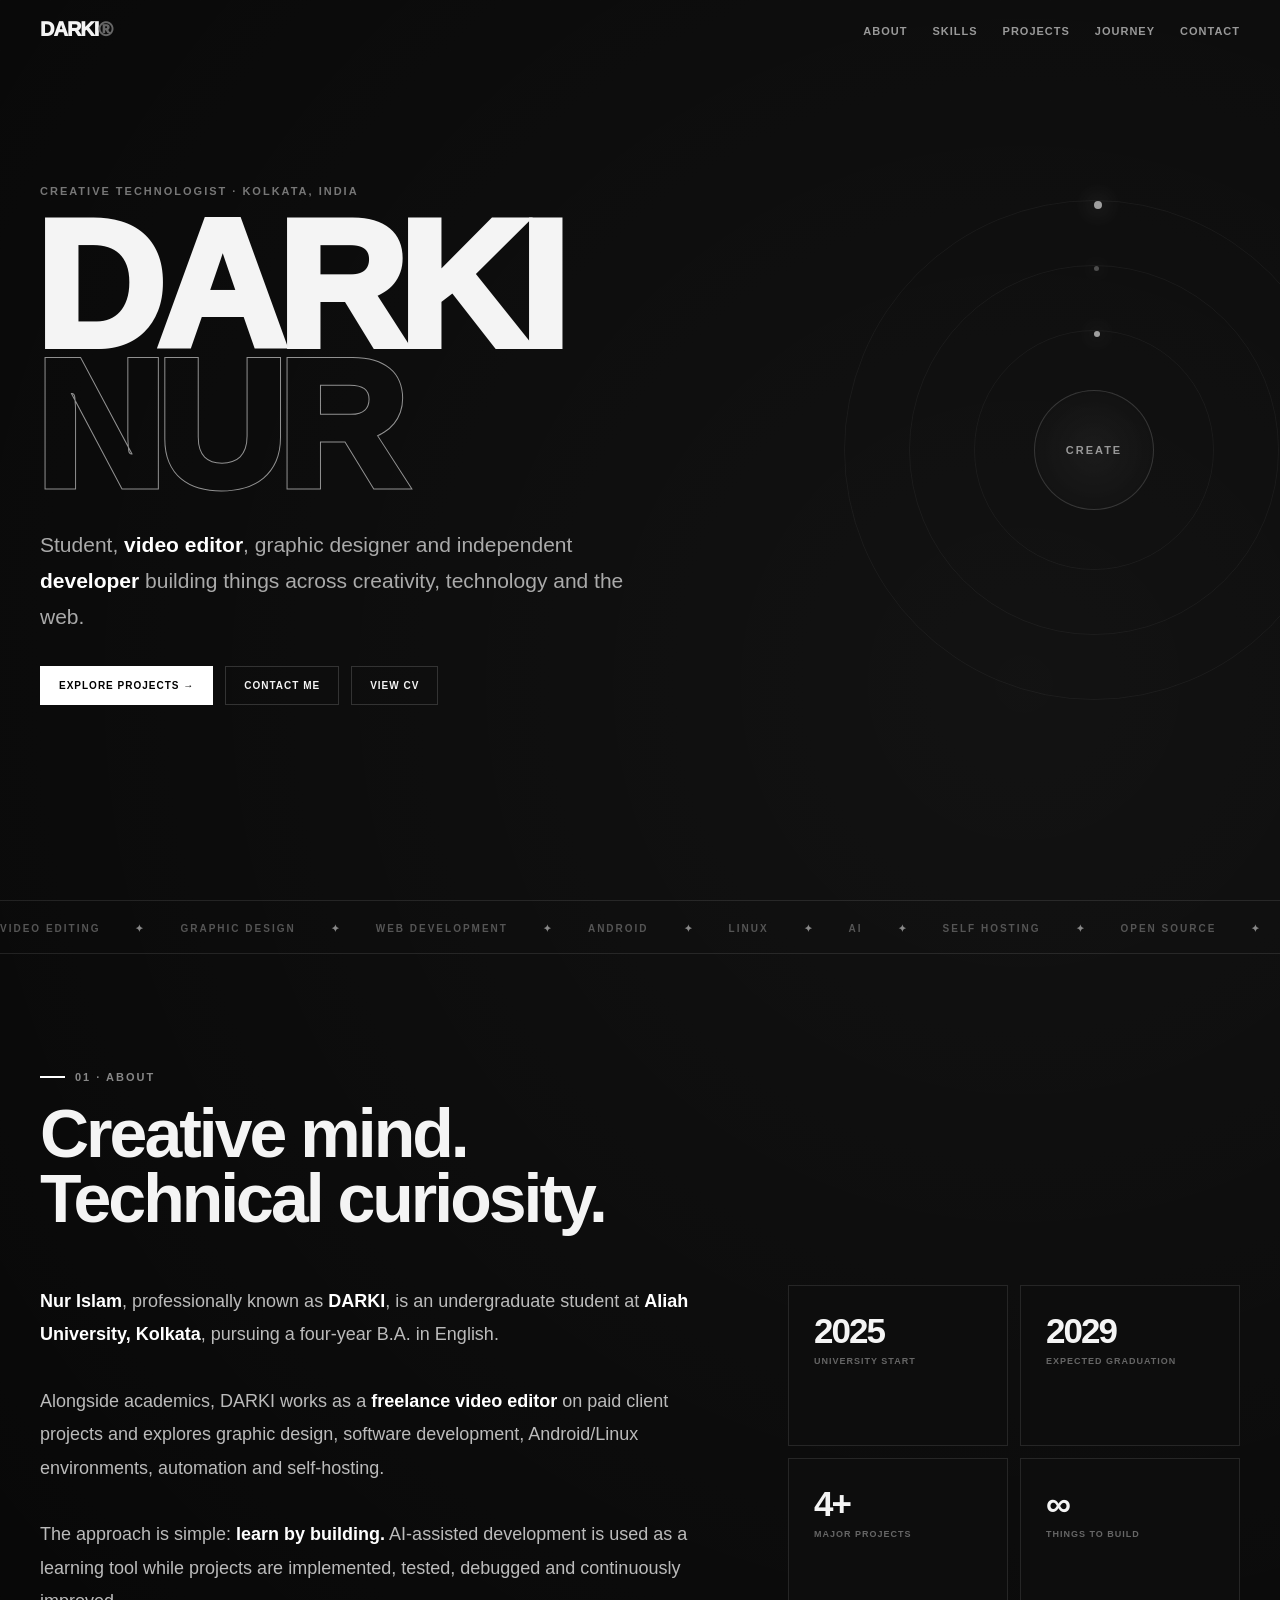
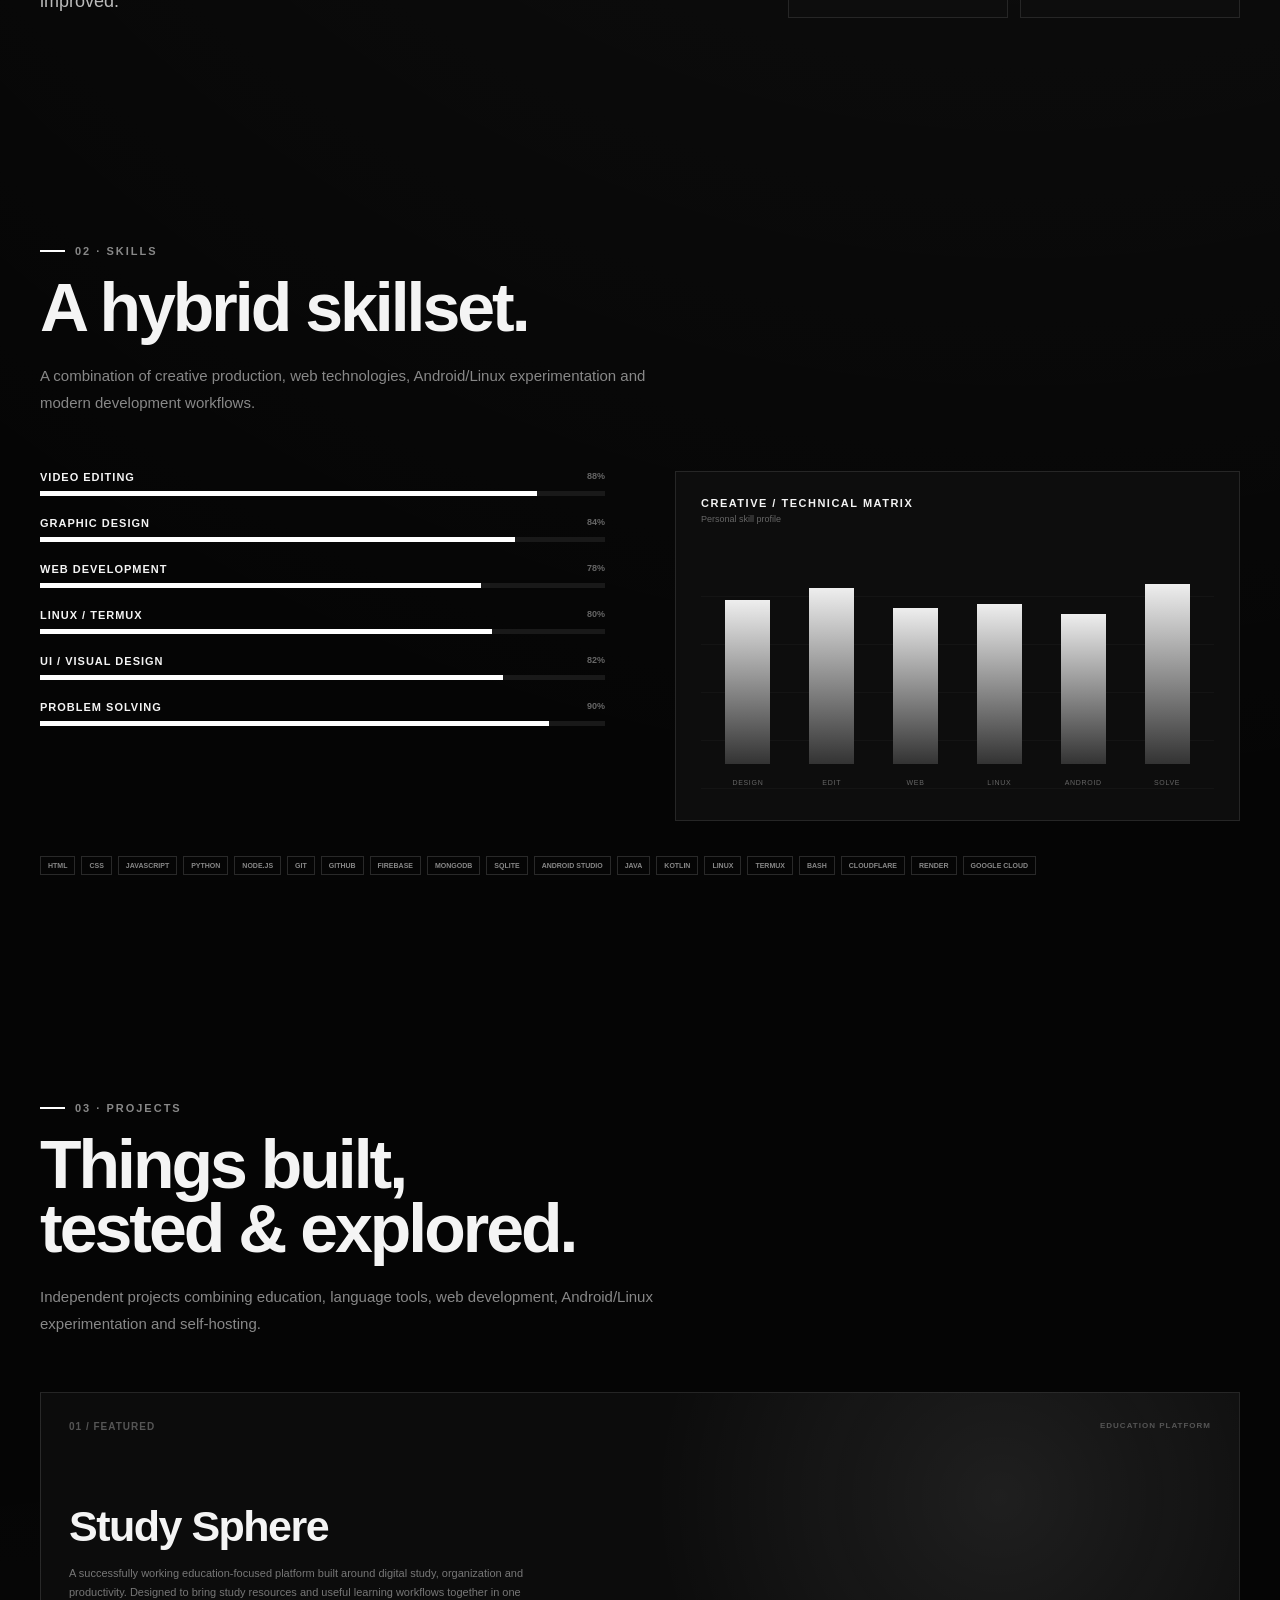
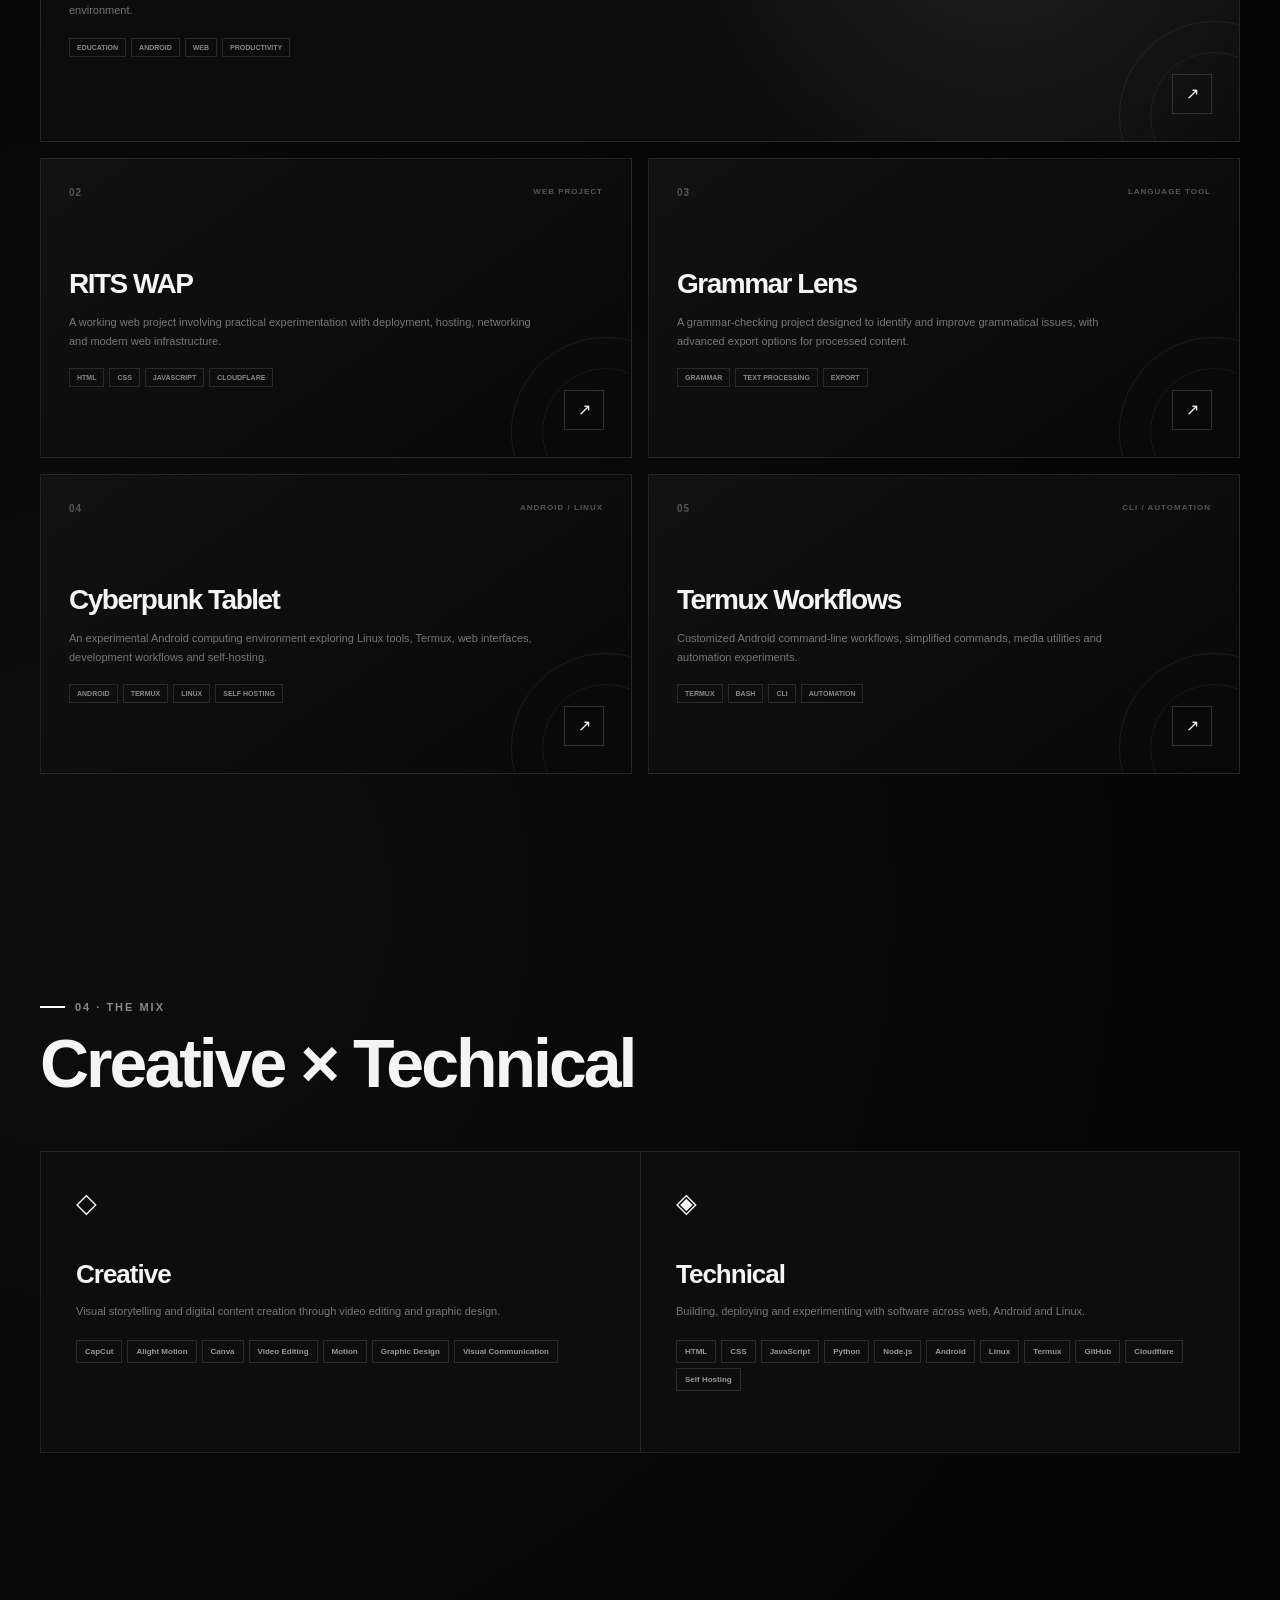
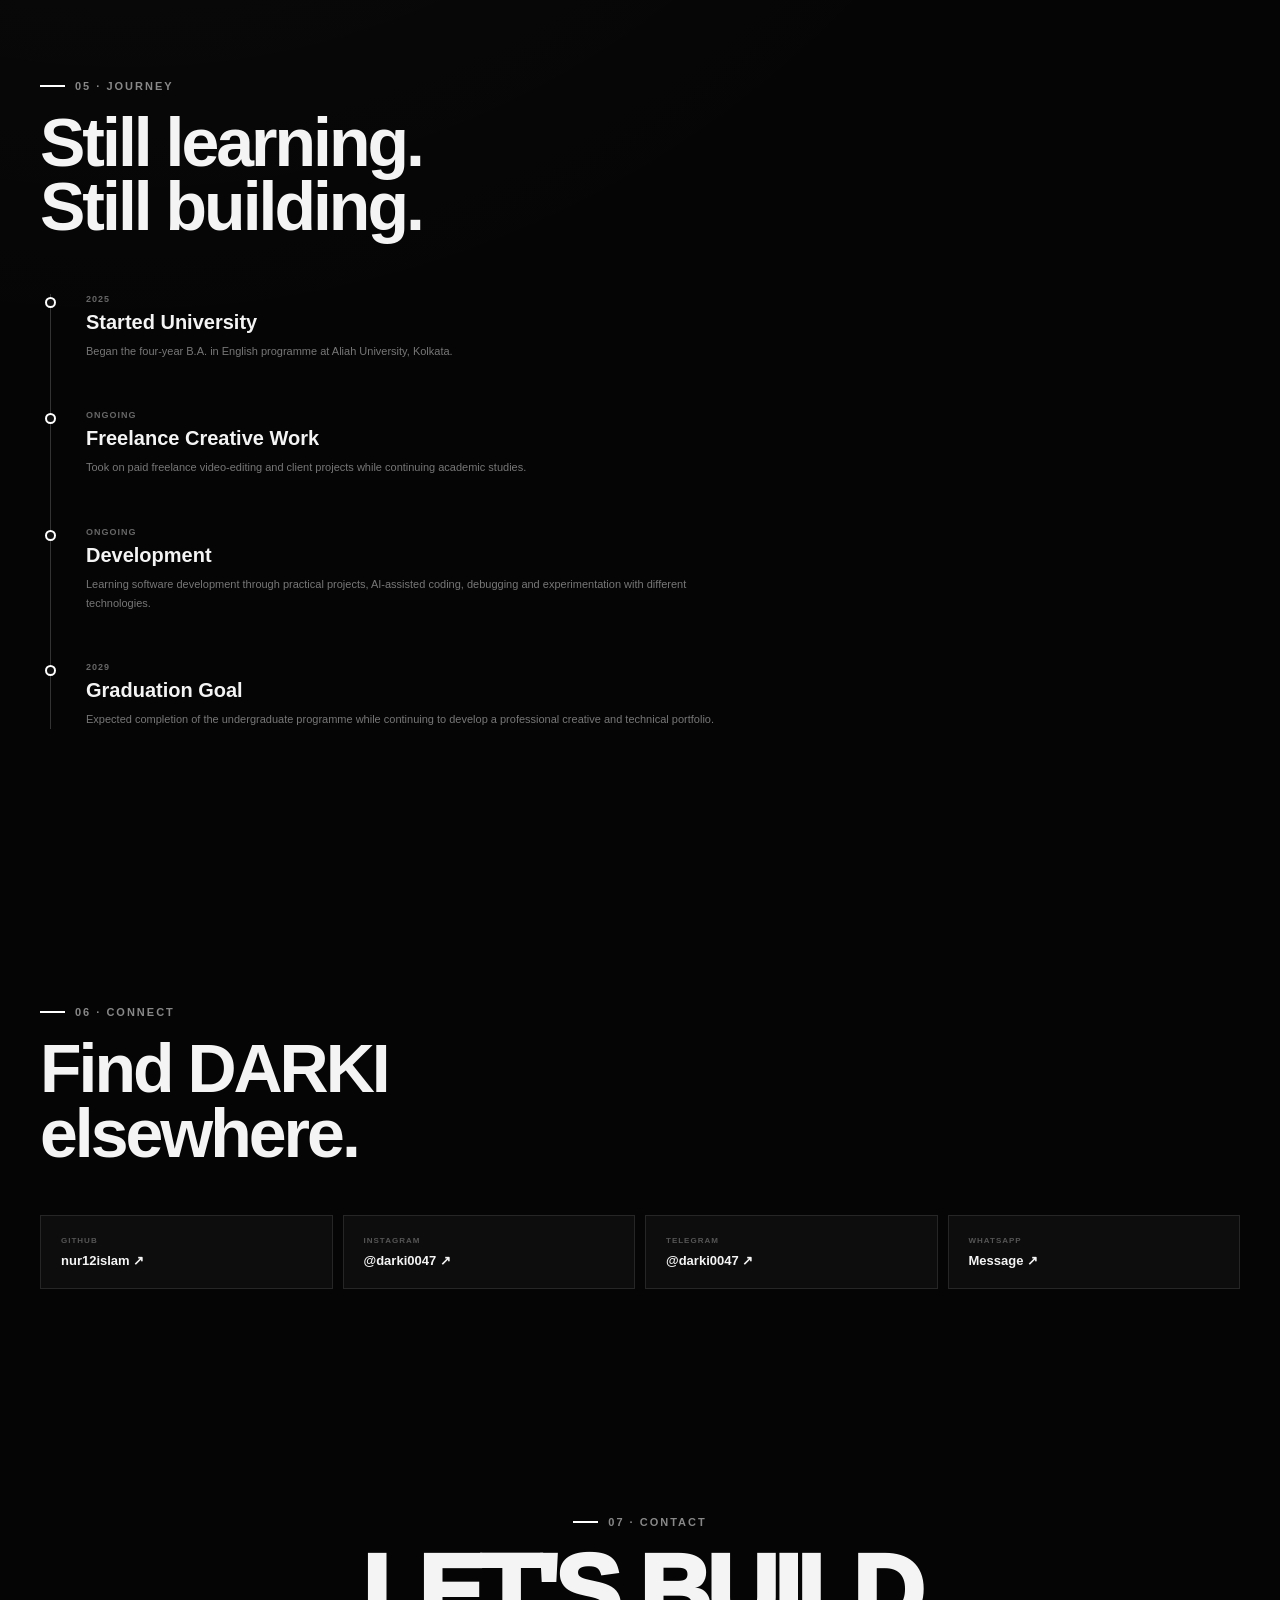
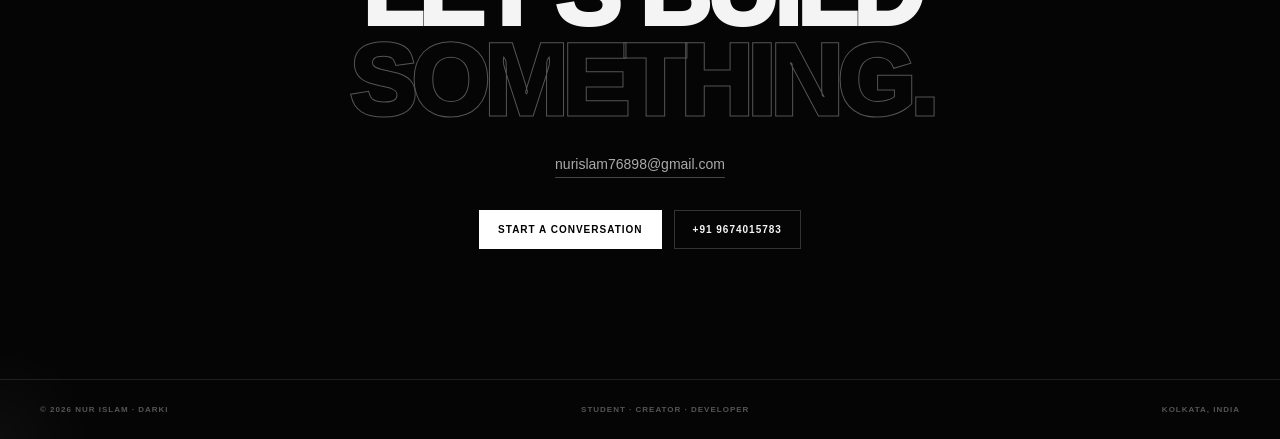
==== index.html @ 4e2dbe5b "revert: restore original portfolio before project sync" ====
<!DOCTYPE html>
<html lang="en">
<head>
<meta charset="UTF-8">
<meta name="viewport" content="width=device-width, initial-scale=1.0">
<meta name="description" content="DARKI — Nur Islam. Student, video editor, graphic designer and independent developer.">
<title>DARKI — Creative Technologist</title>
<style>
:root{--bg:#050505;--panel:#0d0d0d;--text:#f4f4f4;--line:rgba(255,255,255,.10);--max:1200px}*{margin:0;padding:0;box-sizing:border-box}html{scroll-behavior:smooth}body{background:radial-gradient(circle at 80% 10%,rgba(255,255,255,.055),transparent 28%),radial-gradient(circle at 10% 60%,rgba(255,255,255,.035),transparent 25%),var(--bg);color:var(--text);font-family:Inter,"Segoe UI",Arial,sans-serif;overflow-x:hidden}::-webkit-scrollbar{width:7px}::-webkit-scrollbar-track{background:#050505}::-webkit-scrollbar-thumb{background:#333;border-radius:10px}::-webkit-scrollbar-thumb:hover{background:#555}::selection{background:white;color:black}a{color:inherit;text-decoration:none}.container{width:min(calc(100% - 40px),var(--max));margin:auto}section{padding:110px 0;position:relative}.section-label{display:inline-flex;align-items:center;gap:10px;color:#888;font-size:11px;font-weight:800;letter-spacing:2px;text-transform:uppercase;margin-bottom:18px}.section-label::before{content:"";width:25px;height:2px;background:white}.section-title{font-size:clamp(35px,6vw,68px);line-height:.95;letter-spacing:-3px;font-weight:900;max-width:850px}.section-description{max-width:650px;margin-top:22px;color:#888;font-size:15px;line-height:1.8}.background-grid{position:fixed;inset:0;pointer-events:none;z-index:-1;opacity:.22;background-image:linear-gradient(rgba(255,255,255,.025) 1px,transparent 1px),linear-gradient(90deg,rgba(255,255,255,.025) 1px,transparent 1px);background-size:50px 50px;mask-image:linear-gradient(to bottom,black,transparent 90%)}.nav{position:fixed;top:0;left:0;width:100%;z-index:100;padding:18px 0;transition:background .3s,backdrop-filter .3s}.nav.scrolled{background:rgba(5,5,5,.75);backdrop-filter:blur(18px);border-bottom:1px solid var(--line)}.nav-inner{display:flex;justify-content:space-between;align-items:center}.logo{font-size:20px;font-weight:950;letter-spacing:-1px}.logo span{color:#666}.nav-links{display:flex;gap:25px;list-style:none}.nav-links a{font-size:11px;color:#999;font-weight:700;text-transform:uppercase;letter-spacing:1px;transition:color .25s}.nav-links a:hover{color:white}.menu-button{display:none;border:1px solid #333;background:transparent;color:white;padding:9px 11px;cursor:pointer}.hero{min-height:100vh;display:flex;align-items:center;padding-top:100px;overflow:hidden}.hero-content{position:relative;z-index:2}.hero-small{color:#777;font-size:11px;font-weight:800;letter-spacing:2px;text-transform:uppercase;margin-bottom:20px}.hero-name{font-size:clamp(75px,15vw,180px);line-height:.78;letter-spacing:-9px;font-weight:950;margin-left:-7px}.hero-name .outline{color:transparent;-webkit-text-stroke:1px rgba(255,255,255,.55)}.hero-role{margin-top:30px;font-size:clamp(15px,2vw,21px);color:#aaa;max-width:600px;line-height:1.7}.hero-role strong{color:white}.hero-buttons{display:flex;gap:12px;flex-wrap:wrap;margin-top:32px}.button{display:inline-flex;align-items:center;justify-content:center;gap:9px;padding:13px 18px;border:1px solid #333;font-size:10px;font-weight:850;text-transform:uppercase;letter-spacing:1px;transition:transform .25s,background .25s,color .25s,border .25s}.button:hover{transform:translateY(-3px);border-color:white}.button.primary{background:white;color:black;border-color:white}.button.primary:hover{background:#ddd}.hero-visual{position:absolute;right:-5%;top:50%;transform:translateY(-50%);width:500px;height:500px;opacity:.6}.orbit{position:absolute;inset:0;border:1px solid rgba(255,255,255,.08);border-radius:50%;animation:spin 30s linear infinite}.orbit.two{inset:65px;animation-duration:20s;animation-direction:reverse}.orbit.three{inset:130px;animation-duration:14s}.orbit-dot{position:absolute;width:8px;height:8px;background:white;border-radius:50%;top:0;left:50%;box-shadow:0 0 25px white}.orbit.two .orbit-dot{width:5px;height:5px;background:#777}.orbit.three .orbit-dot{width:6px;height:6px}.hero-core{position:absolute;inset:190px;border:1px solid rgba(255,255,255,.25);border-radius:50%;display:flex;align-items:center;justify-content:center;font-size:11px;font-weight:900;letter-spacing:2px;background:radial-gradient(circle,rgba(255,255,255,.08),transparent);animation:pulse 4s ease-in-out infinite}@keyframes spin{from{transform:rotate(0)}to{transform:rotate(360deg)}}@keyframes pulse{0%,100%{transform:scale(1)}50%{transform:scale(1.08)}}.marquee{border-top:1px solid var(--line);border-bottom:1px solid var(--line);overflow:hidden;padding:17px 0;white-space:nowrap}.marquee-track{display:inline-flex;gap:35px;animation:marquee 25s linear infinite}.marquee-item{font-size:10px;font-weight:900;letter-spacing:2px;text-transform:uppercase;color:#555}.marquee-item::after{content:"✦";margin-left:35px;color:#888}@keyframes marquee{from{transform:translateX(0)}to{transform:translateX(-50%)}}.about-grid{display:grid;grid-template-columns:1.2fr .8fr;gap:70px;margin-top:55px}.about-text{font-size:18px;line-height:1.85;color:#bbb}.about-text strong{color:white}.about-stats{display:grid;grid-template-columns:1fr 1fr;gap:12px}.stat{padding:25px;background:var(--panel);border:1px solid var(--line);transition:transform .3s,border .3s}.stat:hover{transform:translateY(-5px);border-color:#444}.stat-number{font-size:35px;font-weight:900;letter-spacing:-2px}.stat-label{margin-top:5px;color:#666;font-size:9px;font-weight:800;text-transform:uppercase;letter-spacing:1px}.skills-layout{display:grid;grid-template-columns:1fr 1fr;gap:70px;margin-top:55px}.skills-list{display:flex;flex-direction:column;gap:21px}.skill-head{display:flex;justify-content:space-between;margin-bottom:8px}.skill-name{font-size:11px;font-weight:800;text-transform:uppercase;letter-spacing:1px}.skill-percent{color:#666;font-size:9px;font-weight:800}.skill-track{height:5px;background:#191919;overflow:hidden}.skill-progress{height:100%;width:0;background:white;transition:width 1.4s cubic-bezier(.2,.8,.2,1)}.graph-card{min-height:350px;padding:25px;border:1px solid var(--line);background:var(--panel);position:relative}.graph-title{font-size:11px;font-weight:900;text-transform:uppercase;letter-spacing:1.5px}.graph-subtitle{color:#666;font-size:9px;margin-top:5px}.graph{height:240px;margin-top:25px;position:relative;display:flex;align-items:flex-end;justify-content:space-around;gap:10px;padding:15px 10px 25px}.graph::before{content:"";position:absolute;inset:0;background:repeating-linear-gradient(to bottom,transparent 0,transparent 47px,rgba(255,255,255,.06) 48px)}.graph-column{position:relative;z-index:2;flex:1;max-width:45px;height:100%;display:flex;align-items:flex-end;justify-content:center}.graph-bar{width:100%;height:var(--height);background:linear-gradient(to top,#333,#eee);transform-origin:bottom;transform:scaleY(0);transition:transform 1.2s cubic-bezier(.2,.8,.2,1)}.graph-column.active .graph-bar{transform:scaleY(1)}.graph-label{position:absolute;bottom:-22px;font-size:7px;color:#666;text-transform:uppercase;letter-spacing:.7px}.tags{margin-top:35px;display:flex;flex-wrap:wrap;gap:6px}.project-tag{padding:5px 7px;border:1px solid #292929;color:#888;font-size:7px;font-weight:800;text-transform:uppercase}.projects-grid{margin-top:55px;display:grid;grid-template-columns:repeat(2,1fr);gap:16px}.project{position:relative;min-height:300px;padding:28px;border:1px solid var(--line);background:linear-gradient(145deg,#111,#080808);overflow:hidden;transition:transform .35s,border .35s}.project:hover{transform:translateY(-7px);border-color:#444}.project-number{font-size:10px;color:#555;font-weight:900;letter-spacing:1px}.project-type{position:absolute;top:28px;right:28px;color:#555;font-size:8px;font-weight:800;text-transform:uppercase;letter-spacing:1px}.project-name{margin-top:70px;font-size:28px;font-weight:900;letter-spacing:-1.5px}.project-description{margin-top:13px;color:#777;font-size:11px;line-height:1.7;max-width:470px}.project-tags{display:flex;flex-wrap:wrap;gap:5px;margin-top:18px}.project-link{position:absolute;bottom:27px;right:27px;width:40px;height:40px;border:1px solid #333;display:flex;align-items:center;justify-content:center;font-size:16px;transition:background .25s,color .25s}.project-link:hover{background:white;color:black}.project-decoration{position:absolute;right:-70px;bottom:-70px;width:190px;height:190px;border:1px solid rgba(255,255,255,.07);border-radius:50%}.project-decoration::before{content:"";position:absolute;inset:30px;border:1px solid rgba(255,255,255,.06);border-radius:50%}.project.featured{grid-column:span 2;min-height:350px;background:radial-gradient(circle at 80% 30%,rgba(255,255,255,.08),transparent 35%),#0c0c0c}.project.featured .project-name{font-size:43px}.timeline{margin-top:55px;position:relative;border-left:1px solid #333;margin-left:10px;padding-left:35px}.timeline-item{position:relative;margin-bottom:50px;opacity:0;transform:translateX(-15px);transition:opacity .7s,transform .7s}.timeline-item.visible{opacity:1;transform:translateX(0)}.timeline-dot{position:absolute;left:-41px;top:3px;width:11px;height:11px;background:#111;border:2px solid white;border-radius:50%}.timeline-year{font-size:9px;color:#666;font-weight:900;letter-spacing:1px}.timeline-title{margin-top:7px;font-size:20px;font-weight:900}.timeline-text{margin-top:8px;max-width:650px;color:#777;font-size:11px;line-height:1.7}.split{display:grid;grid-template-columns:1fr 1fr;margin-top:55px;border:1px solid var(--line)}.split-card{min-height:300px;padding:35px;background:var(--panel)}.split-card+.split-card{border-left:1px solid var(--line)}.split-icon{font-size:27px;margin-bottom:40px}.split-title{font-size:26px;font-weight:900;letter-spacing:-1px}.split-text{margin-top:12px;color:#777;font-size:11px;line-height:1.7}.split-list{list-style:none;margin-top:20px}.split-list li{display:inline-block;margin:0 5px 5px 0;padding:6px 8px;border:1px solid #2b2b2b;color:#999;font-size:8px;font-weight:700}.social-grid{margin-top:50px;display:grid;grid-template-columns:repeat(4,1fr);gap:10px}.social-card{padding:20px;border:1px solid var(--line);background:var(--panel);transition:transform .3s,background .3s}.social-card:hover{transform:translateY(-5px);background:#151515}.social-platform{color:#555;font-size:8px;font-weight:900;letter-spacing:1px;text-transform:uppercase}.social-handle{margin-top:8px;font-size:13px;font-weight:800}.contact-section{text-align:center;padding-bottom:130px}.contact-title{font-size:clamp(45px,8vw,100px);line-height:.9;font-weight:950;letter-spacing:-5px}.contact-title span{color:transparent;-webkit-text-stroke:1px #555}.contact-email{display:inline-block;margin-top:30px;font-size:14px;color:#aaa;border-bottom:1px solid #444;padding-bottom:5px}.contact-email:hover{color:white;border-color:white}footer{border-top:1px solid var(--line);padding:25px 0;color:#555;font-size:8px;font-weight:800;letter-spacing:1px;text-transform:uppercase}.footer-inner{display:flex;justify-content:space-between;gap:20px}.reveal{opacity:0;transform:translateY(30px);transition:opacity .8s ease,transform .8s ease}.reveal.visible{opacity:1;transform:translateY(0)}
@media(max-width:900px){.hero-visual{opacity:.25;right:-25%}.about-grid,.skills-layout{grid-template-columns:1fr;gap:40px}.projects-grid{grid-template-columns:1fr}.project.featured{grid-column:span 1}.social-grid{grid-template-columns:repeat(2,1fr)}}@media(max-width:650px){section{padding:75px 0}.container{width:calc(100% - 28px)}.nav-links{display:none;position:absolute;top:65px;left:14px;right:14px;padding:20px;flex-direction:column;background:#0b0b0b;border:1px solid #222}.nav-links.open{display:flex}.menu-button{display:block}.hero{min-height:90vh}.hero-name{font-size:21vw;letter-spacing:-4px}.hero-visual{width:300px;height:300px;right:-30%;top:60%}.hero-core{inset:115px}.orbit.two{inset:40px}.orbit.three{inset:80px}.about-stats{grid-template-columns:1fr 1fr}.project{min-height:320px}.project.featured .project-name{font-size:32px}.split{grid-template-columns:1fr}.split-card+.split-card{border-left:0;border-top:1px solid var(--line)}.social-grid{grid-template-columns:1fr 1fr}.contact-title{letter-spacing:-3px}.footer-inner{flex-direction:column}}@media(prefers-reduced-motion:reduce){*,*::before,*::after{scroll-behavior:auto!important;animation-duration:.01ms!important;animation-iteration-count:1!important;transition-duration:.01ms!important}}
</style>
</head>
<body><div class="background-grid"></div>
<nav class="nav" id="navbar"><div class="container nav-inner"><a href="#home" class="logo">DARKI<span>®</span></a><button class="menu-button" id="menuButton" type="button" aria-label="Open navigation">☰</button><ul class="nav-links" id="navLinks"><li><a href="#about">About</a></li><li><a href="#skills">Skills</a></li><li><a href="#projects">Projects</a></li><li><a href="#journey">Journey</a></li><li><a href="#contact">Contact</a></li></ul></div></nav>
<main>
<section class="hero" id="home"><div class="container"><div class="hero-content reveal"><div class="hero-small">Creative Technologist · Kolkata, India</div><h1 class="hero-name">DARKI<br><span class="outline">NUR</span></h1><p class="hero-role">Student, <strong>video editor</strong>, graphic designer and independent <strong>developer</strong> building things across creativity, technology and the web.</p><div class="hero-buttons"><a class="button primary" href="#projects">Explore Projects →</a><a class="button" href="mailto:nurislam76898@gmail.com">Contact Me</a><a class="button" href="darki-cv.pdf" target="_blank">View CV</a></div></div><div class="hero-visual"><div class="orbit"><span class="orbit-dot"></span></div><div class="orbit two"><span class="orbit-dot"></span></div><div class="orbit three"><span class="orbit-dot"></span></div><div class="hero-core">CREATE</div></div></div></section>
<div class="marquee"><div class="marquee-track"><span class="marquee-item">VIDEO EDITING</span><span class="marquee-item">GRAPHIC DESIGN</span><span class="marquee-item">WEB DEVELOPMENT</span><span class="marquee-item">ANDROID</span><span class="marquee-item">LINUX</span><span class="marquee-item">AI</span><span class="marquee-item">SELF HOSTING</span><span class="marquee-item">OPEN SOURCE</span><span class="marquee-item">VIDEO EDITING</span><span class="marquee-item">GRAPHIC DESIGN</span><span class="marquee-item">WEB DEVELOPMENT</span><span class="marquee-item">ANDROID</span><span class="marquee-item">LINUX</span><span class="marquee-item">AI</span><span class="marquee-item">SELF HOSTING</span><span class="marquee-item">OPEN SOURCE</span></div></div>
<section id="about"><div class="container"><div class="section-label reveal">01 · About</div><h2 class="section-title reveal">Creative mind.<br>Technical curiosity.</h2><div class="about-grid"><div class="about-text reveal"><p><strong>Nur Islam</strong>, professionally known as <strong>DARKI</strong>, is an undergraduate student at <strong>Aliah University, Kolkata</strong>, pursuing a four-year B.A. in English.</p><br><p>Alongside academics, DARKI works as a <strong>freelance video editor</strong> on paid client projects and explores graphic design, software development, Android/Linux environments, automation and self-hosting.</p><br><p>The approach is simple: <strong>learn by building.</strong> AI-assisted development is used as a learning tool while projects are implemented, tested, debugged and continuously improved.</p></div><div class="about-stats reveal"><div class="stat"><div class="stat-number">2025</div><div class="stat-label">University Start</div></div><div class="stat"><div class="stat-number">2029</div><div class="stat-label">Expected Graduation</div></div><div class="stat"><div class="stat-number">4+</div><div class="stat-label">Major Projects</div></div><div class="stat"><div class="stat-number">∞</div><div class="stat-label">Things To Build</div></div></div></div></div></section>
<section id="skills"><div class="container"><div class="section-label reveal">02 · Skills</div><h2 class="section-title reveal">A hybrid skillset.</h2><p class="section-description reveal">A combination of creative production, web technologies, Android/Linux experimentation and modern development workflows.</p><div class="skills-layout"><div class="skills-list reveal"><div class="skill-row"><div class="skill-head"><span class="skill-name">Video Editing</span><span class="skill-percent">88%</span></div><div class="skill-track"><div class="skill-progress" data-width="88"></div></div></div><div class="skill-row"><div class="skill-head"><span class="skill-name">Graphic Design</span><span class="skill-percent">84%</span></div><div class="skill-track"><div class="skill-progress" data-width="84"></div></div></div><div class="skill-row"><div class="skill-head"><span class="skill-name">Web Development</span><span class="skill-percent">78%</span></div><div class="skill-track"><div class="skill-progress" data-width="78"></div></div></div><div class="skill-row"><div class="skill-head"><span class="skill-name">Linux / Termux</span><span class="skill-percent">80%</span></div><div class="skill-track"><div class="skill-progress" data-width="80"></div></div></div><div class="skill-row"><div class="skill-head"><span class="skill-name">UI / Visual Design</span><span class="skill-percent">82%</span></div><div class="skill-track"><div class="skill-progress" data-width="82"></div></div></div><div class="skill-row"><div class="skill-head"><span class="skill-name">Problem Solving</span><span class="skill-percent">90%</span></div><div class="skill-track"><div class="skill-progress" data-width="90"></div></div></div></div><div class="graph-card reveal"><div class="graph-title">Creative / Technical Matrix</div><div class="graph-subtitle">Personal skill profile</div><div class="graph"><div class="graph-column" style="--height:82%"><div class="graph-bar"></div><div class="graph-label">Design</div></div><div class="graph-column" style="--height:88%"><div class="graph-bar"></div><div class="graph-label">Edit</div></div><div class="graph-column" style="--height:78%"><div class="graph-bar"></div><div class="graph-label">Web</div></div><div class="graph-column" style="--height:80%"><div class="graph-bar"></div><div class="graph-label">Linux</div></div><div class="graph-column" style="--height:75%"><div class="graph-bar"></div><div class="graph-label">Android</div></div><div class="graph-column" style="--height:90%"><div class="graph-bar"></div><div class="graph-label">Solve</div></div></div></div></div><div class="tags reveal"><span class="project-tag">HTML</span><span class="project-tag">CSS</span><span class="project-tag">JavaScript</span><span class="project-tag">Python</span><span class="project-tag">Node.js</span><span class="project-tag">Git</span><span class="project-tag">GitHub</span><span class="project-tag">Firebase</span><span class="project-tag">MongoDB</span><span class="project-tag">SQLite</span><span class="project-tag">Android Studio</span><span class="project-tag">Java</span><span class="project-tag">Kotlin</span><span class="project-tag">Linux</span><span class="project-tag">Termux</span><span class="project-tag">Bash</span><span class="project-tag">Cloudflare</span><span class="project-tag">Render</span><span class="project-tag">Google Cloud</span></div></div></section>
<section id="projects"><div class="container"><div class="section-label reveal">03 · Projects</div><h2 class="section-title reveal">Things built,<br>tested &amp; explored.</h2><p class="section-description reveal">Independent projects combining education, language tools, web development, Android/Linux experimentation and self-hosting.</p><div class="projects-grid"><article class="project featured reveal"><div class="project-number">01 / FEATURED</div><div class="project-type">Education Platform</div><h3 class="project-name">Study Sphere</h3><p class="project-description">A successfully working education-focused platform built around digital study, organization and productivity. Designed to bring study resources and useful learning workflows together in one environment.</p><div class="project-tags"><span class="project-tag">Education</span><span class="project-tag">Android</span><span class="project-tag">Web</span><span class="project-tag">Productivity</span></div><a href="https://studysphereapp.github.io/" target="_blank" rel="noopener noreferrer" class="project-link" aria-label="Open Study Sphere">↗</a><div class="project-decoration"></div></article><article class="project reveal"><div class="project-number">02</div><div class="project-type">Web Project</div><h3 class="project-name">RITS WAP</h3><p class="project-description">A working web project involving practical experimentation with deployment, hosting, networking and modern web infrastructure.</p><div class="project-tags"><span class="project-tag">HTML</span><span class="project-tag">CSS</span><span class="project-tag">JavaScript</span><span class="project-tag">Cloudflare</span></div><a href="assets/wap.png" target="_blank" rel="noopener noreferrer" class="project-link" aria-label="Open RITS WAP preview">↗</a><div class="project-decoration"></div></article><article class="project reveal"><div class="project-number">03</div><div class="project-type">Language Tool</div><h3 class="project-name">Grammar Lens</h3><p class="project-description">A grammar-checking project designed to identify and improve grammatical issues, with advanced export options for processed content.</p><div class="project-tags"><span class="project-tag">Grammar</span><span class="project-tag">Text Processing</span><span class="project-tag">Export</span></div><a href="https://grammarlens.ai.studio/" target="_blank" rel="noopener noreferrer" class="project-link" aria-label="Open Grammar Lens">↗</a><div class="project-decoration"></div></article><article class="project reveal"><div class="project-number">04</div><div class="project-type">Android / Linux</div><h3 class="project-name">Cyberpunk Tablet</h3><p class="project-description">An experimental Android computing environment exploring Linux tools, Termux, web interfaces, development workflows and self-hosting.</p><div class="project-tags"><span class="project-tag">Android</span><span class="project-tag">Termux</span><span class="project-tag">Linux</span><span class="project-tag">Self Hosting</span></div><a href="assets/tablet.png" target="_blank" rel="noopener noreferrer" class="project-link" aria-label="Open Cyberpunk Tablet preview">↗</a><div class="project-decoration"></div></article><article class="project reveal"><div class="project-number">05</div><div class="project-type">CLI / Automation</div><h3 class="project-name">Termux Workflows</h3><p class="project-description">Customized Android command-line workflows, simplified commands, media utilities and automation experiments.</p><div class="project-tags"><span class="project-tag">Termux</span><span class="project-tag">Bash</span><span class="project-tag">CLI</span><span class="project-tag">Automation</span></div><a href="#skills" class="project-link" aria-label="Explore Termux workflows">↗</a><div class="project-decoration"></div></article></div></div></section>
<section><div class="container"><div class="section-label reveal">04 · The Mix</div><h2 class="section-title reveal">Creative × Technical</h2><div class="split reveal"><div class="split-card"><div class="split-icon">◇</div><h3 class="split-title">Creative</h3><p class="split-text">Visual storytelling and digital content creation through video editing and graphic design.</p><ul class="split-list"><li>CapCut</li><li>Alight Motion</li><li>Canva</li><li>Video Editing</li><li>Motion</li><li>Graphic Design</li><li>Visual Communication</li></ul></div><div class="split-card"><div class="split-icon">◈</div><h3 class="split-title">Technical</h3><p class="split-text">Building, deploying and experimenting with software across web, Android and Linux.</p><ul class="split-list"><li>HTML</li><li>CSS</li><li>JavaScript</li><li>Python</li><li>Node.js</li><li>Android</li><li>Linux</li><li>Termux</li><li>GitHub</li><li>Cloudflare</li><li>Self Hosting</li></ul></div></div></div></section>
<section id="journey"><div class="container"><div class="section-label reveal">05 · Journey</div><h2 class="section-title reveal">Still learning.<br>Still building.</h2><div class="timeline"><div class="timeline-item"><div class="timeline-dot"></div><div class="timeline-year">2025</div><h3 class="timeline-title">Started University</h3><p class="timeline-text">Began the four-year B.A. in English programme at Aliah University, Kolkata.</p></div><div class="timeline-item"><div class="timeline-dot"></div><div class="timeline-year">ONGOING</div><h3 class="timeline-title">Freelance Creative Work</h3><p class="timeline-text">Took on paid freelance video-editing and client projects while continuing academic studies.</p></div><div class="timeline-item"><div class="timeline-dot"></div><div class="timeline-year">ONGOING</div><h3 class="timeline-title">Development</h3><p class="timeline-text">Learning software development through practical projects, AI-assisted coding, debugging and experimentation with different technologies.</p></div><div class="timeline-item"><div class="timeline-dot"></div><div class="timeline-year">2029</div><h3 class="timeline-title">Graduation Goal</h3><p class="timeline-text">Expected completion of the undergraduate programme while continuing to develop a professional creative and technical portfolio.</p></div></div></div></section>
<section><div class="container"><div class="section-label reveal">06 · Connect</div><h2 class="section-title reveal">Find DARKI<br>elsewhere.</h2><div class="social-grid reveal"><a class="social-card" href="https://github.com/nur12islam" target="_blank" rel="noopener noreferrer"><div class="social-platform">GitHub</div><div class="social-handle">nur12islam ↗</div></a><a class="social-card" href="https://instagram.com/darki0047" target="_blank" rel="noopener noreferrer"><div class="social-platform">Instagram</div><div class="social-handle">@darki0047 ↗</div></a><a class="social-card" href="https://t.me/darki0047" target="_blank" rel="noopener noreferrer"><div class="social-platform">Telegram</div><div class="social-handle">@darki0047 ↗</div></a><a class="social-card" href="https://wa.me/919674015783" target="_blank" rel="noopener noreferrer"><div class="social-platform">WhatsApp</div><div class="social-handle">Message ↗</div></a></div></div></section>
<section id="contact" class="contact-section"><div class="container"><div class="section-label reveal" style="justify-content:center;">07 · Contact</div><h2 class="contact-title reveal">LET'S BUILD<br><span>SOMETHING.</span></h2><a class="contact-email reveal" href="mailto:nurislam76898@gmail.com">nurislam76898@gmail.com</a><div class="hero-buttons reveal" style="justify-content:center;"><a class="button primary" href="mailto:nurislam76898@gmail.com">Start a Conversation</a><a class="button" href="tel:+919674015783">+91 9674015783</a></div></div></section></main>
<footer><div class="container footer-inner"><span>© 2026 NUR ISLAM · DARKI</span><span>Student · Creator · Developer</span><span>Kolkata, India</span></div></footer>
<script>
const navbar=document.getElementById("navbar");window.addEventListener("scroll",()=>window.scrollY>40?navbar.classList.add("scrolled"):navbar.classList.remove("scrolled"),{passive:true});const menuButton=document.getElementById("menuButton"),navLinks=document.getElementById("navLinks");menuButton.addEventListener("click",()=>navLinks.classList.toggle("open"));navLinks.querySelectorAll("a").forEach(link=>link.addEventListener("click",()=>navLinks.classList.remove("open")));const observer=new IntersectionObserver(entries=>entries.forEach(entry=>{if(entry.isIntersecting){entry.target.classList.add("visible");observer.unobserve(entry.target)}}),{threshold:.12});document.querySelectorAll(".reveal").forEach(element=>observer.observe(element));const skillObserver=new IntersectionObserver(entries=>entries.forEach(entry=>{if(entry.isIntersecting){entry.target.style.width=entry.target.dataset.width+"%";skillObserver.unobserve(entry.target)}}),{threshold:.5});document.querySelectorAll(".skill-progress").forEach(bar=>skillObserver.observe(bar));const graphObserver=new IntersectionObserver(entries=>entries.forEach(entry=>{if(entry.isIntersecting){entry.target.querySelectorAll(".graph-column").forEach((column,index)=>setTimeout(()=>column.classList.add("active"),index*120));graphObserver.unobserve(entry.target)}}),{threshold:.35});document.querySelectorAll(".graph").forEach(graph=>graphObserver.observe(graph));const timelineObserver=new IntersectionObserver(entries=>entries.forEach(entry=>{if(entry.isIntersecting){entry.target.classList.add("visible");timelineObserver.unobserve(entry.target)}}),{threshold:.25});document.querySelectorAll(".timeline-item").forEach(item=>timelineObserver.observe(item));const glow=document.createElement("div");Object.assign(glow.style,{position:"fixed",width:"220px",height:"220px",borderRadius:"50%",pointerEvents:"none",zIndex:"-1",background:"radial-gradient(circle, rgba(255,255,255,.035), transparent 65%)",transform:"translate(-50%, -50%)"});document.body.appendChild(glow);window.addEventListener("pointermove",event=>{glow.style.left=event.clientX+"px";glow.style.top=event.clientY+"px"},{passive:true});const currentYear=new Date().getFullYear();document.querySelectorAll("footer span:first-child").forEach(element=>element.textContent="© "+currentYear+" NUR ISLAM · DARKI");
</script></body></html>
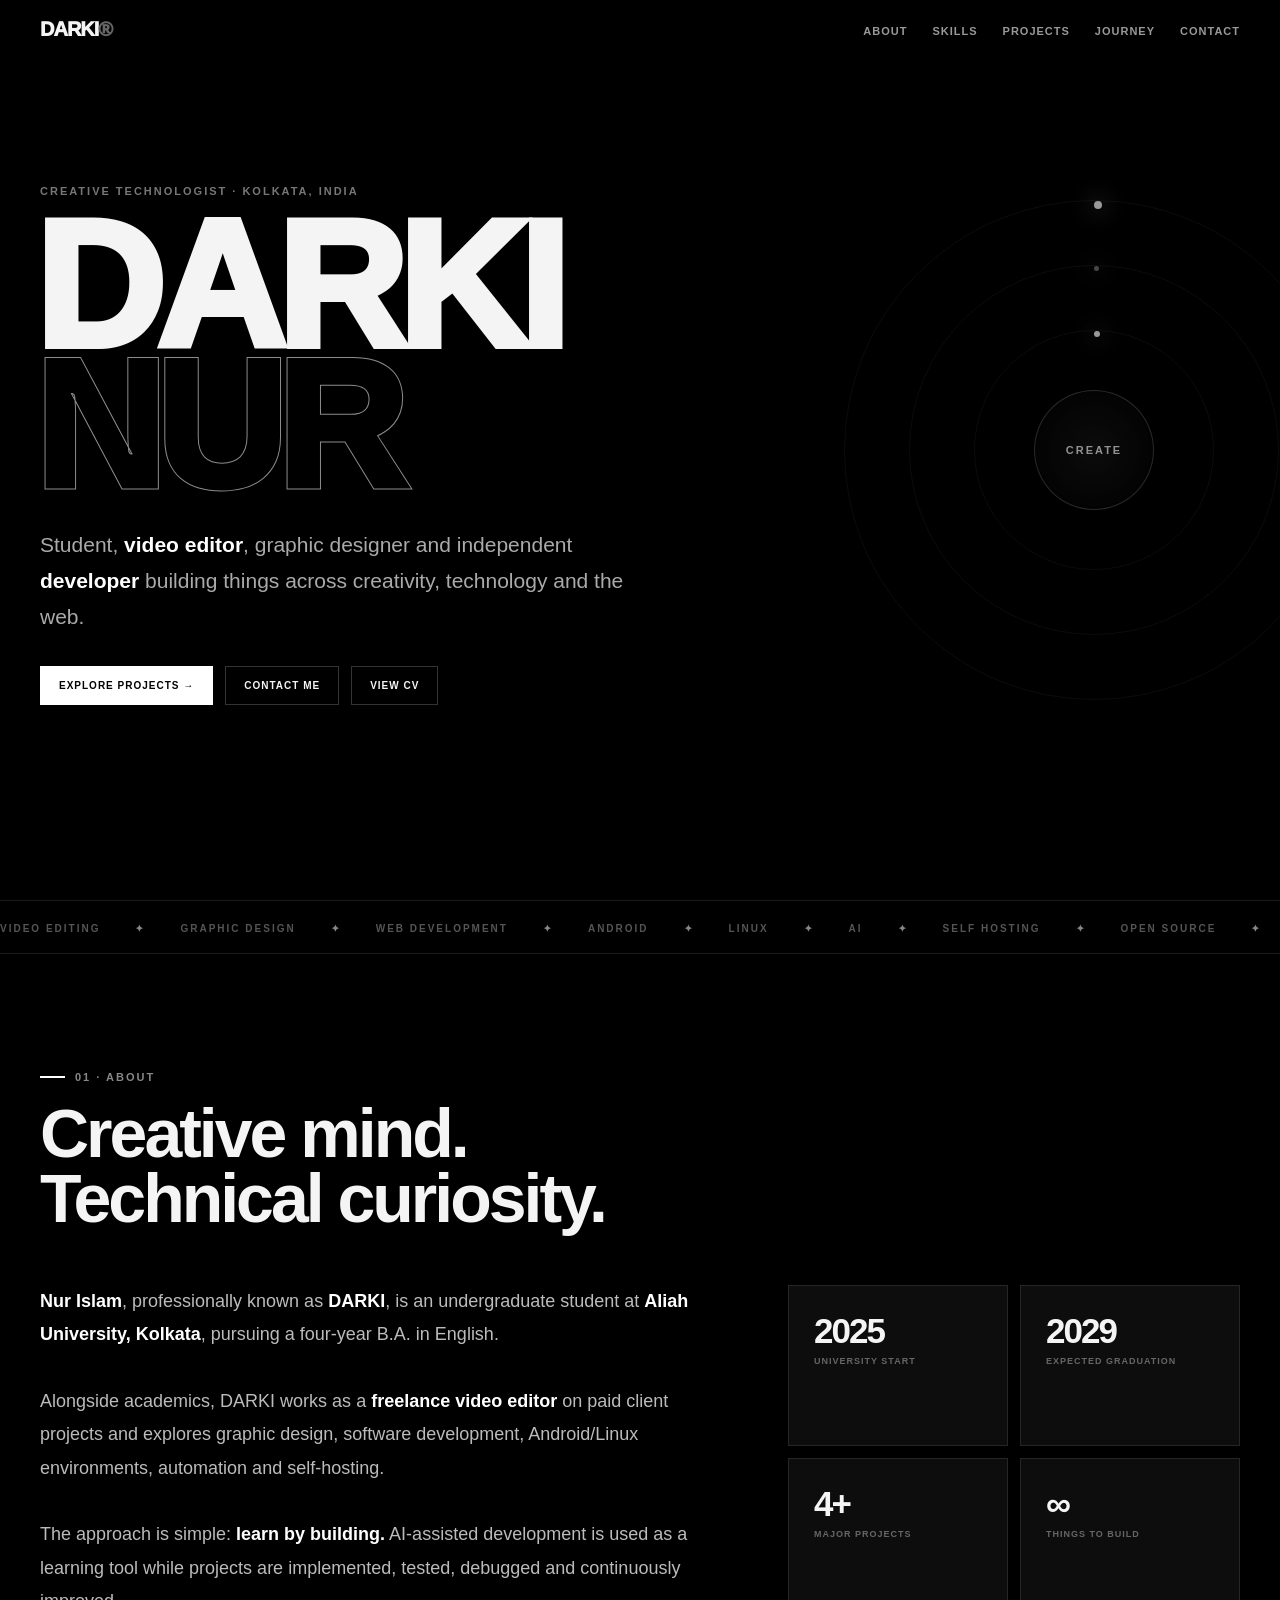
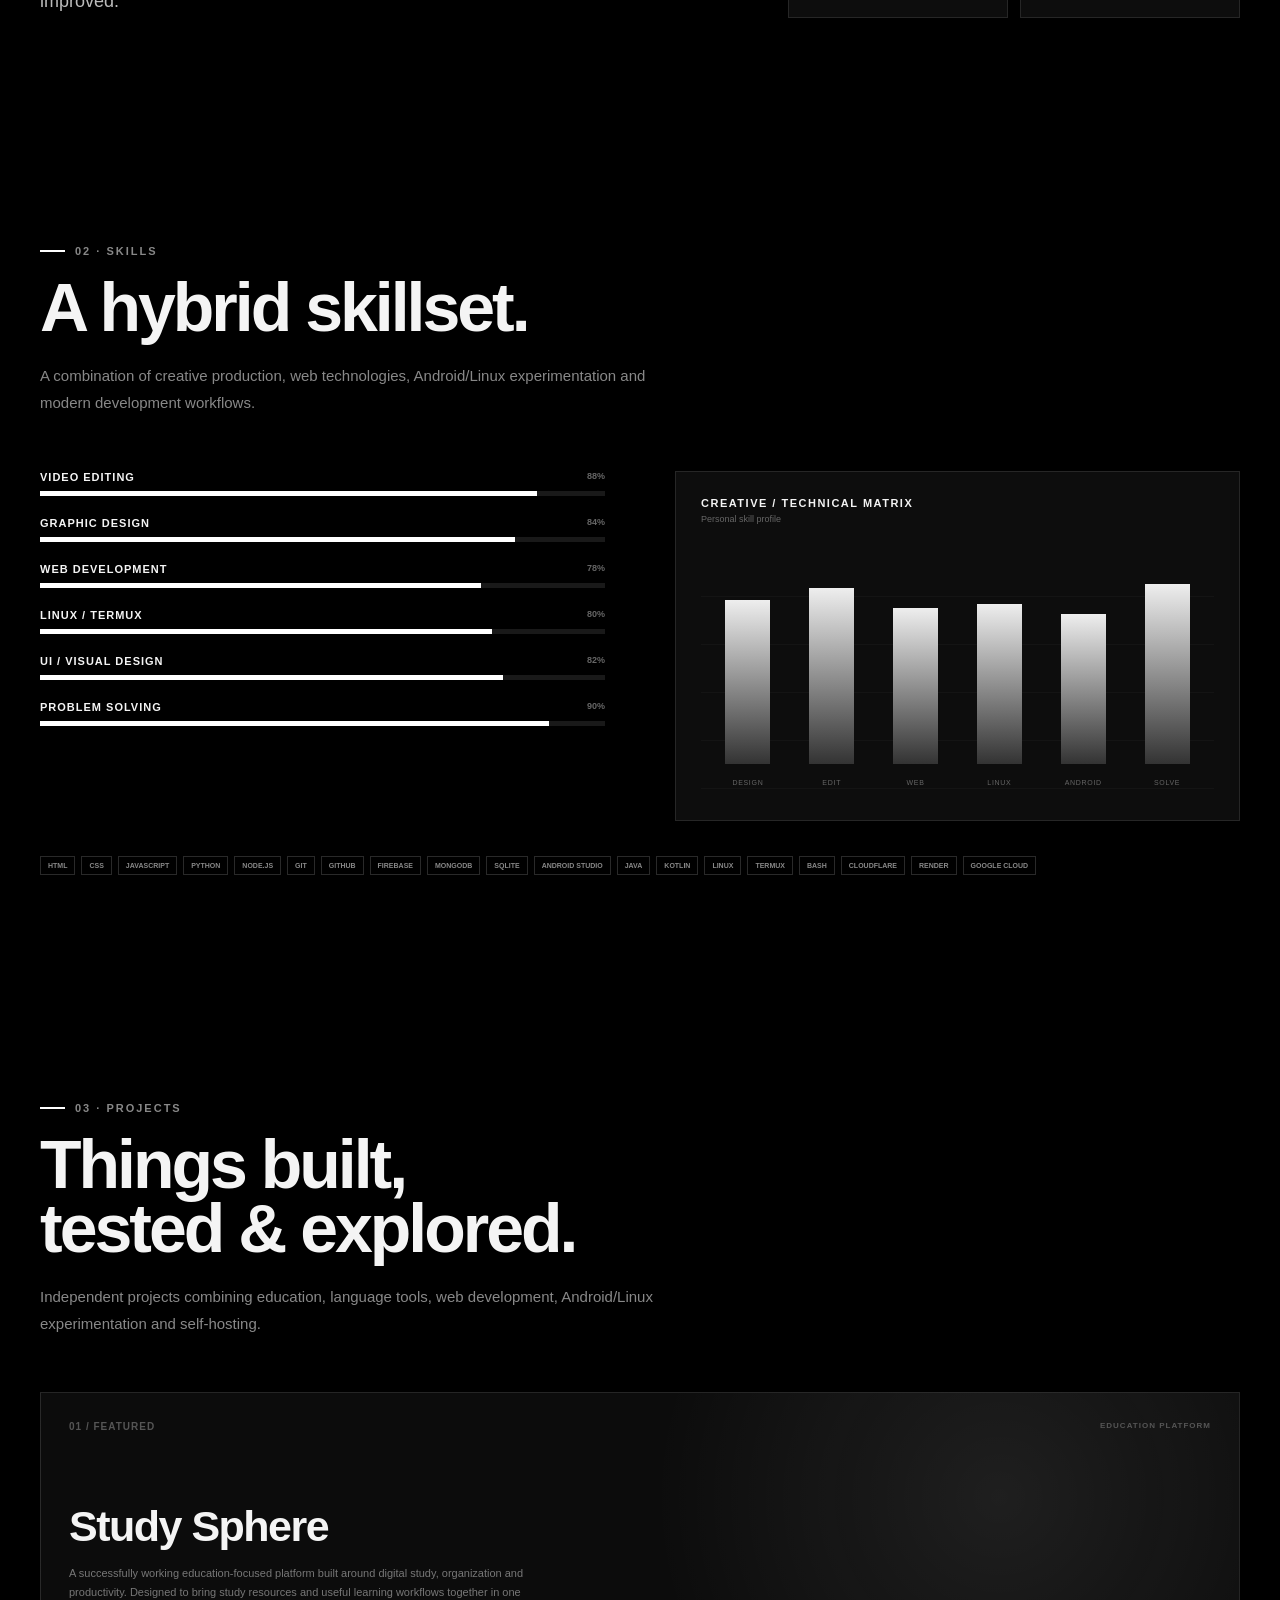
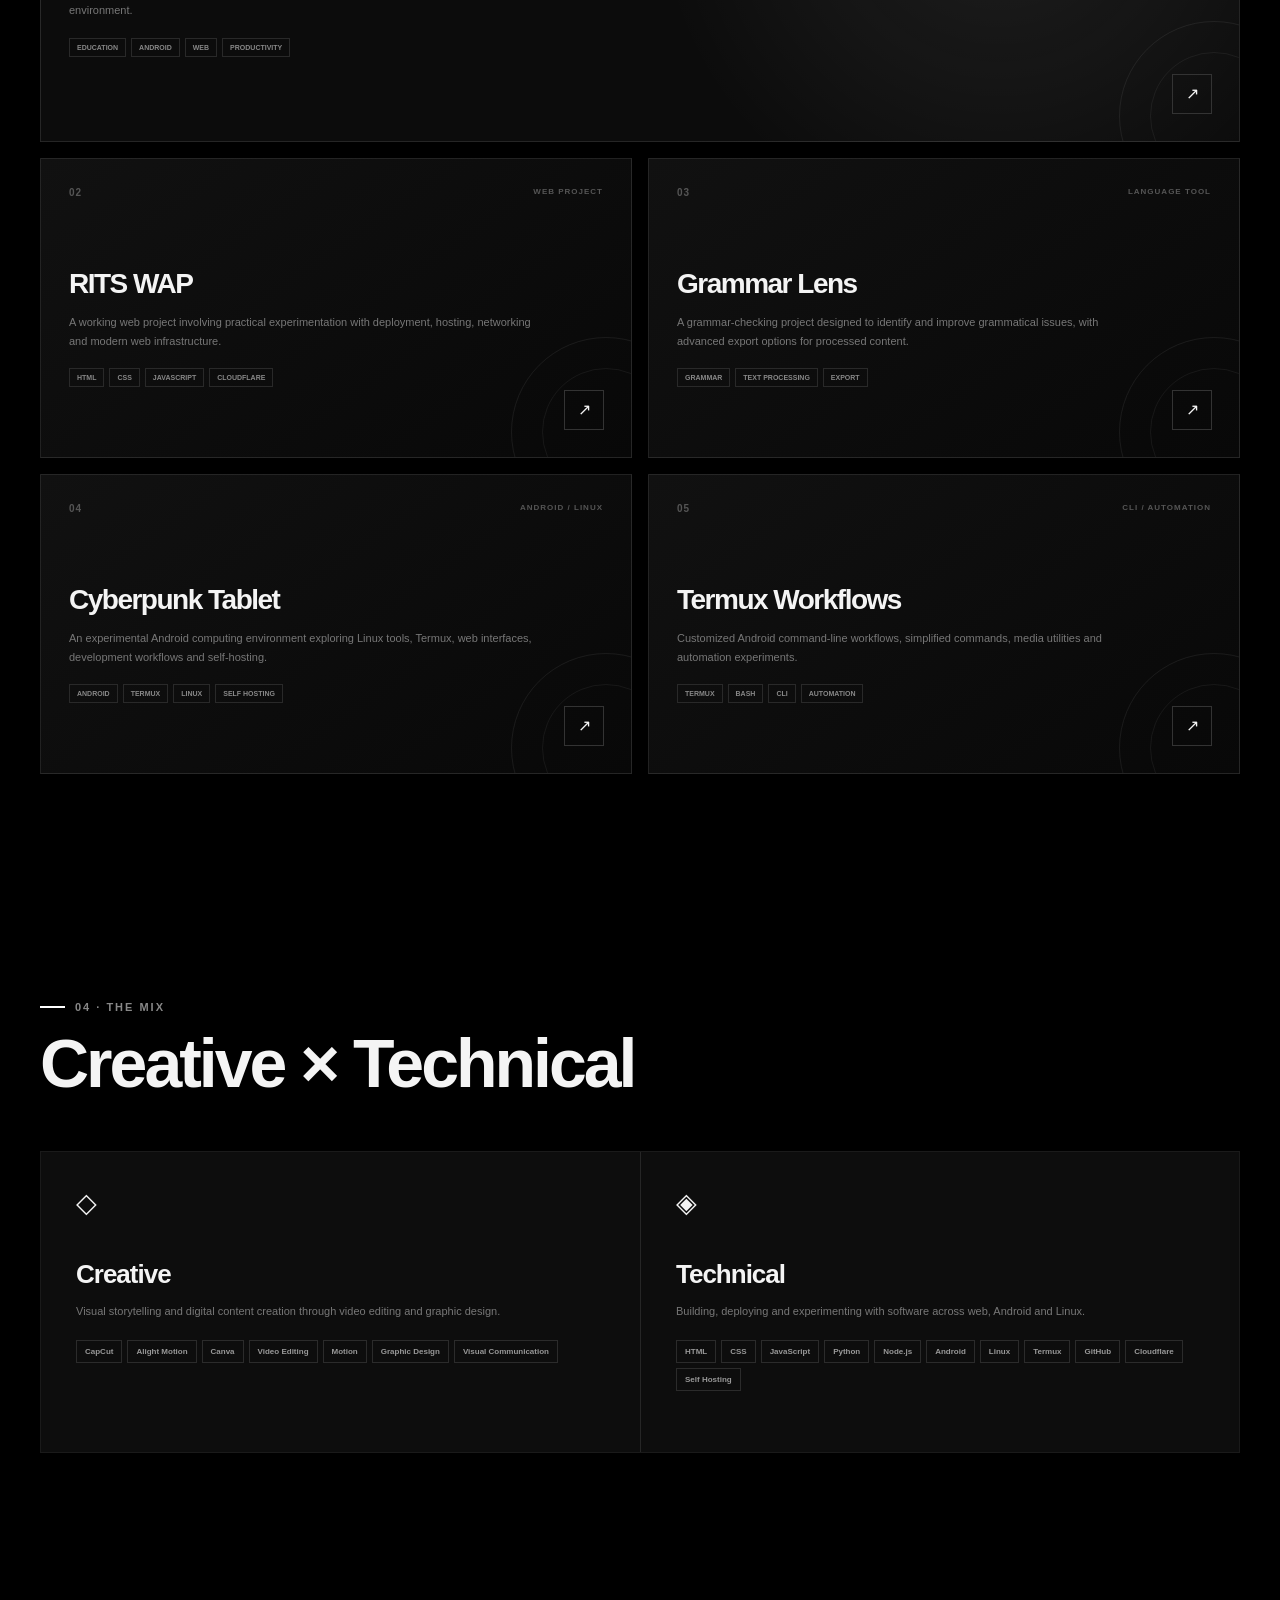
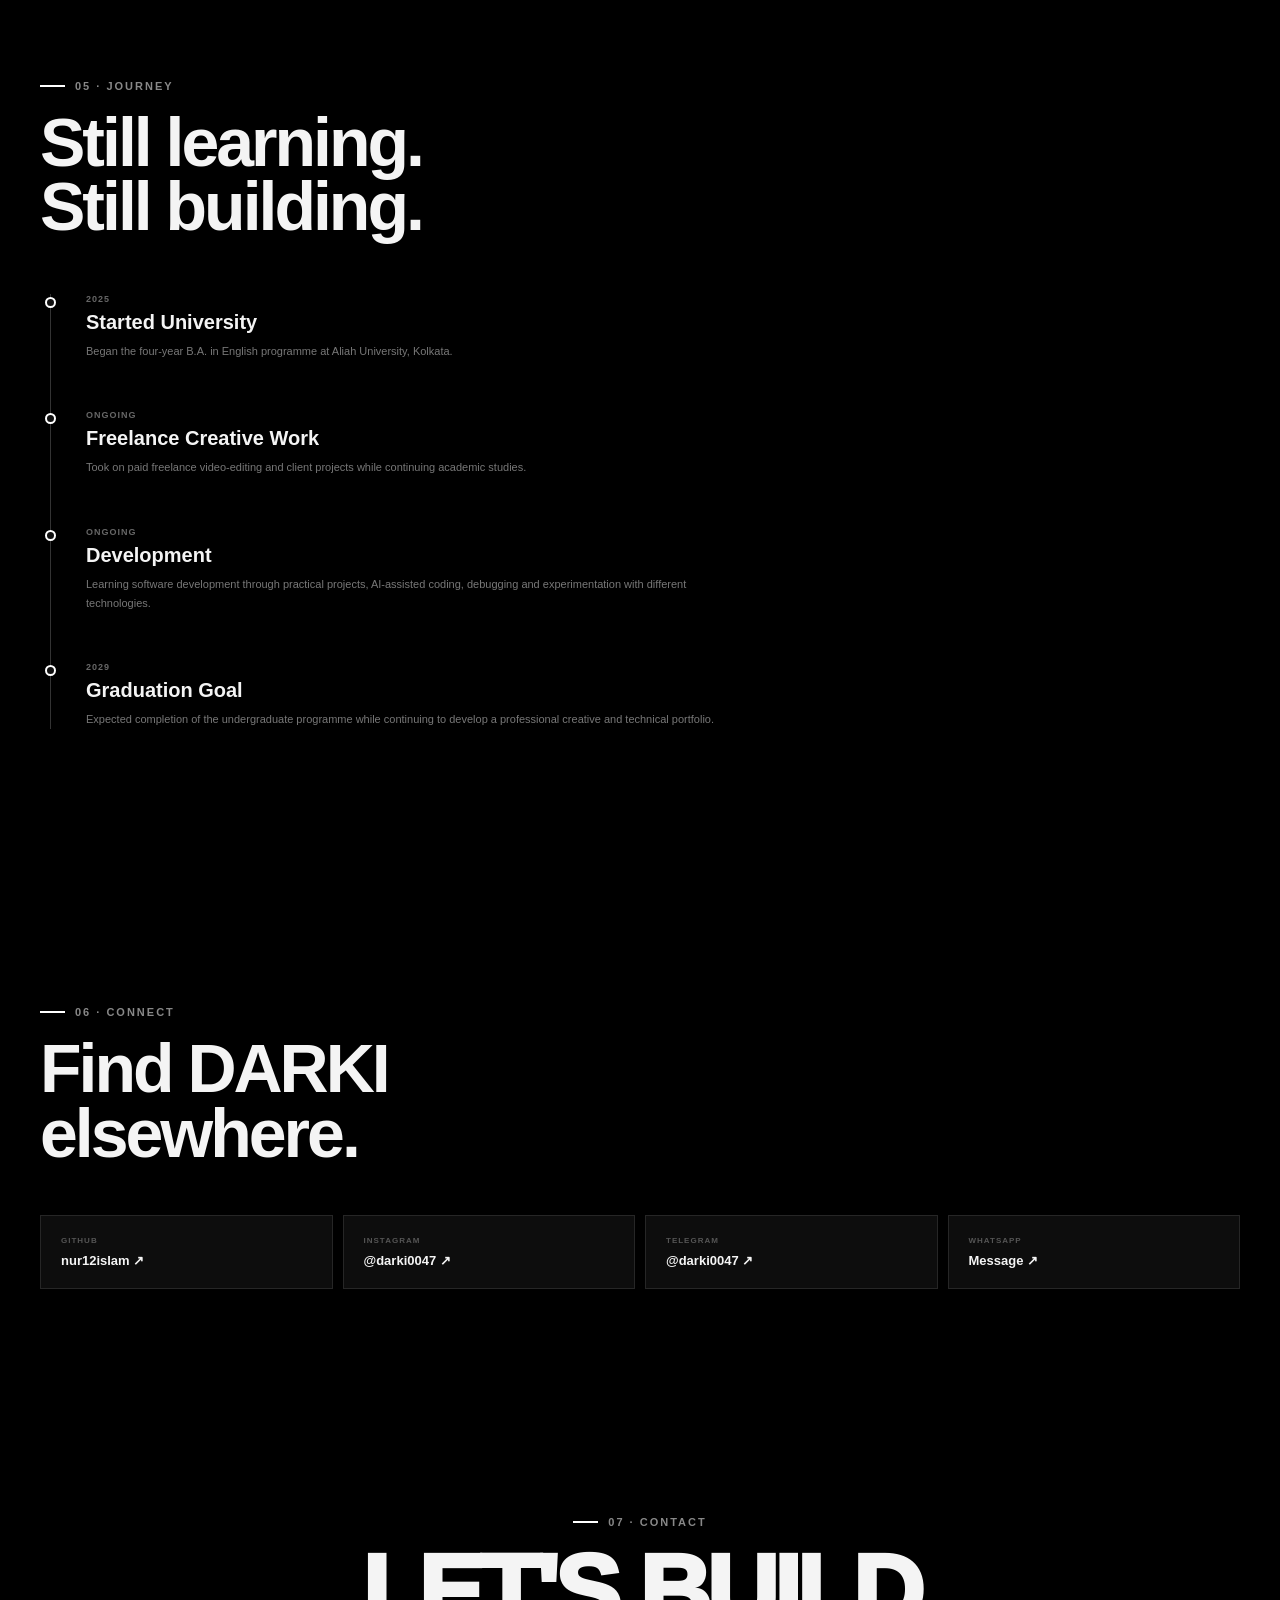
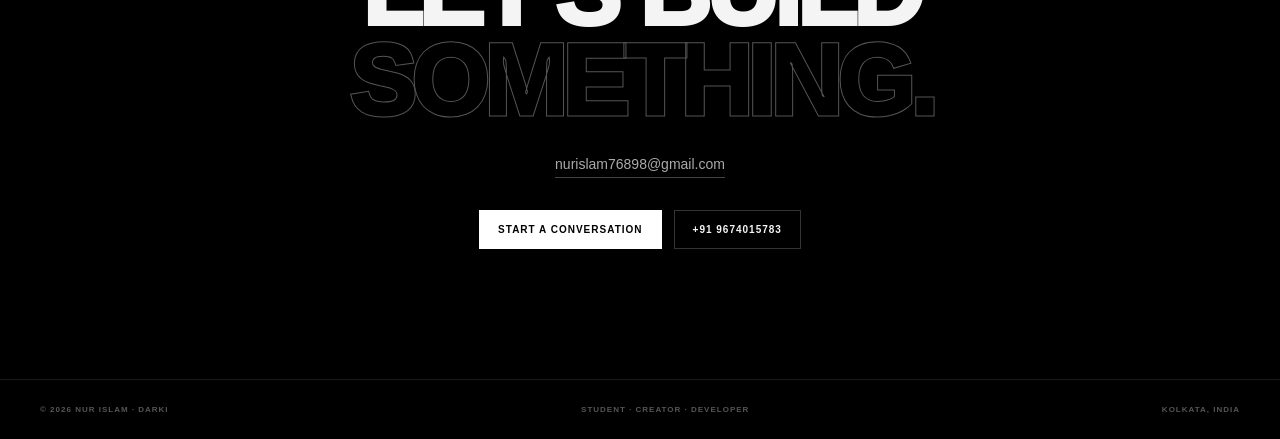
==== commit c579adb8: "style: make portfolio background pure black" ====
--- a/index.html
+++ b/index.html
@@ -6,7 +6,8 @@
 <meta name="description" content="DARKI — Nur Islam. Student, video editor, graphic designer and independent developer.">
 <title>DARKI — Creative Technologist</title>
 <style>
-:root{--bg:#050505;--panel:#0d0d0d;--text:#f4f4f4;--line:rgba(255,255,255,.10);--max:1200px}*{margin:0;padding:0;box-sizing:border-box}html{scroll-behavior:smooth}body{background:radial-gradient(circle at 80% 10%,rgba(255,255,255,.055),transparent 28%),radial-gradient(circle at 10% 60%,rgba(255,255,255,.035),transparent 25%),var(--bg);color:var(--text);font-family:Inter,"Segoe UI",Arial,sans-serif;overflow-x:hidden}::-webkit-scrollbar{width:7px}::-webkit-scrollbar-track{background:#050505}::-webkit-scrollbar-thumb{background:#333;border-radius:10px}::-webkit-scrollbar-thumb:hover{background:#555}::selection{background:white;color:black}a{color:inherit;text-decoration:none}.container{width:min(calc(100% - 40px),var(--max));margin:auto}section{padding:110px 0;position:relative}.section-label{display:inline-flex;align-items:center;gap:10px;color:#888;font-size:11px;font-weight:800;letter-spacing:2px;text-transform:uppercase;margin-bottom:18px}.section-label::before{content:"";width:25px;height:2px;background:white}.section-title{font-size:clamp(35px,6vw,68px);line-height:.95;letter-spacing:-3px;font-weight:900;max-width:850px}.section-description{max-width:650px;margin-top:22px;color:#888;font-size:15px;line-height:1.8}.background-grid{position:fixed;inset:0;pointer-events:none;z-index:-1;opacity:.22;background-image:linear-gradient(rgba(255,255,255,.025) 1px,transparent 1px),linear-gradient(90deg,rgba(255,255,255,.025) 1px,transparent 1px);background-size:50px 50px;mask-image:linear-gradient(to bottom,black,transparent 90%)}.nav{position:fixed;top:0;left:0;width:100%;z-index:100;padding:18px 0;transition:background .3s,backdrop-filter .3s}.nav.scrolled{background:rgba(5,5,5,.75);backdrop-filter:blur(18px);border-bottom:1px solid var(--line)}.nav-inner{display:flex;justify-content:space-between;align-items:center}.logo{font-size:20px;font-weight:950;letter-spacing:-1px}.logo span{color:#666}.nav-links{display:flex;gap:25px;list-style:none}.nav-links a{font-size:11px;color:#999;font-weight:700;text-transform:uppercase;letter-spacing:1px;transition:color .25s}.nav-links a:hover{color:white}.menu-button{display:none;border:1px solid #333;background:transparent;color:white;padding:9px 11px;cursor:pointer}.hero{min-height:100vh;display:flex;align-items:center;padding-top:100px;overflow:hidden}.hero-content{position:relative;z-index:2}.hero-small{color:#777;font-size:11px;font-weight:800;letter-spacing:2px;text-transform:uppercase;margin-bottom:20px}.hero-name{font-size:clamp(75px,15vw,180px);line-height:.78;letter-spacing:-9px;font-weight:950;margin-left:-7px}.hero-name .outline{color:transparent;-webkit-text-stroke:1px rgba(255,255,255,.55)}.hero-role{margin-top:30px;font-size:clamp(15px,2vw,21px);color:#aaa;max-width:600px;line-height:1.7}.hero-role strong{color:white}.hero-buttons{display:flex;gap:12px;flex-wrap:wrap;margin-top:32px}.button{display:inline-flex;align-items:center;justify-content:center;gap:9px;padding:13px 18px;border:1px solid #333;font-size:10px;font-weight:850;text-transform:uppercase;letter-spacing:1px;transition:transform .25s,background .25s,color .25s,border .25s}.button:hover{transform:translateY(-3px);border-color:white}.button.primary{background:white;color:black;border-color:white}.button.primary:hover{background:#ddd}.hero-visual{position:absolute;right:-5%;top:50%;transform:translateY(-50%);width:500px;height:500px;opacity:.6}.orbit{position:absolute;inset:0;border:1px solid rgba(255,255,255,.08);border-radius:50%;animation:spin 30s linear infinite}.orbit.two{inset:65px;animation-duration:20s;animation-direction:reverse}.orbit.three{inset:130px;animation-duration:14s}.orbit-dot{position:absolute;width:8px;height:8px;background:white;border-radius:50%;top:0;left:50%;box-shadow:0 0 25px white}.orbit.two .orbit-dot{width:5px;height:5px;background:#777}.orbit.three .orbit-dot{width:6px;height:6px}.hero-core{position:absolute;inset:190px;border:1px solid rgba(255,255,255,.25);border-radius:50%;display:flex;align-items:center;justify-content:center;font-size:11px;font-weight:900;letter-spacing:2px;background:radial-gradient(circle,rgba(255,255,255,.08),transparent);animation:pulse 4s ease-in-out infinite}@keyframes spin{from{transform:rotate(0)}to{transform:rotate(360deg)}}@keyframes pulse{0%,100%{transform:scale(1)}50%{transform:scale(1.08)}}.marquee{border-top:1px solid var(--line);border-bottom:1px solid var(--line);overflow:hidden;padding:17px 0;white-space:nowrap}.marquee-track{display:inline-flex;gap:35px;animation:marquee 25s linear infinite}.marquee-item{font-size:10px;font-weight:900;letter-spacing:2px;text-transform:uppercase;color:#555}.marquee-item::after{content:"✦";margin-left:35px;color:#888}@keyframes marquee{from{transform:translateX(0)}to{transform:translateX(-50%)}}.about-grid{display:grid;grid-template-columns:1.2fr .8fr;gap:70px;margin-top:55px}.about-text{font-size:18px;line-height:1.85;color:#bbb}.about-text strong{color:white}.about-stats{display:grid;grid-template-columns:1fr 1fr;gap:12px}.stat{padding:25px;background:var(--panel);border:1px solid var(--line);transition:transform .3s,border .3s}.stat:hover{transform:translateY(-5px);border-color:#444}.stat-number{font-size:35px;font-weight:900;letter-spacing:-2px}.stat-label{margin-top:5px;color:#666;font-size:9px;font-weight:800;text-transform:uppercase;letter-spacing:1px}.skills-layout{display:grid;grid-template-columns:1fr 1fr;gap:70px;margin-top:55px}.skills-list{display:flex;flex-direction:column;gap:21px}.skill-head{display:flex;justify-content:space-between;margin-bottom:8px}.skill-name{font-size:11px;font-weight:800;text-transform:uppercase;letter-spacing:1px}.skill-percent{color:#666;font-size:9px;font-weight:800}.skill-track{height:5px;background:#191919;overflow:hidden}.skill-progress{height:100%;width:0;background:white;transition:width 1.4s cubic-bezier(.2,.8,.2,1)}.graph-card{min-height:350px;padding:25px;border:1px solid var(--line);background:var(--panel);position:relative}.graph-title{font-size:11px;font-weight:900;text-transform:uppercase;letter-spacing:1.5px}.graph-subtitle{color:#666;font-size:9px;margin-top:5px}.graph{height:240px;margin-top:25px;position:relative;display:flex;align-items:flex-end;justify-content:space-around;gap:10px;padding:15px 10px 25px}.graph::before{content:"";position:absolute;inset:0;background:repeating-linear-gradient(to bottom,transparent 0,transparent 47px,rgba(255,255,255,.06) 48px)}.graph-column{position:relative;z-index:2;flex:1;max-width:45px;height:100%;display:flex;align-items:flex-end;justify-content:center}.graph-bar{width:100%;height:var(--height);background:linear-gradient(to top,#333,#eee);transform-origin:bottom;transform:scaleY(0);transition:transform 1.2s cubic-bezier(.2,.8,.2,1)}.graph-column.active .graph-bar{transform:scaleY(1)}.graph-label{position:absolute;bottom:-22px;font-size:7px;color:#666;text-transform:uppercase;letter-spacing:.7px}.tags{margin-top:35px;display:flex;flex-wrap:wrap;gap:6px}.project-tag{padding:5px 7px;border:1px solid #292929;color:#888;font-size:7px;font-weight:800;text-transform:uppercase}.projects-grid{margin-top:55px;display:grid;grid-template-columns:repeat(2,1fr);gap:16px}.project{position:relative;min-height:300px;padding:28px;border:1px solid var(--line);background:linear-gradient(145deg,#111,#080808);overflow:hidden;transition:transform .35s,border .35s}.project:hover{transform:translateY(-7px);border-color:#444}.project-number{font-size:10px;color:#555;font-weight:900;letter-spacing:1px}.project-type{position:absolute;top:28px;right:28px;color:#555;font-size:8px;font-weight:800;text-transform:uppercase;letter-spacing:1px}.project-name{margin-top:70px;font-size:28px;font-weight:900;letter-spacing:-1.5px}.project-description{margin-top:13px;color:#777;font-size:11px;line-height:1.7;max-width:470px}.project-tags{display:flex;flex-wrap:wrap;gap:5px;margin-top:18px}.project-link{position:absolute;bottom:27px;right:27px;width:40px;height:40px;border:1px solid #333;display:flex;align-items:center;justify-content:center;font-size:16px;transition:background .25s,color .25s}.project-link:hover{background:white;color:black}.project-decoration{position:absolute;right:-70px;bottom:-70px;width:190px;height:190px;border:1px solid rgba(255,255,255,.07);border-radius:50%}.project-decoration::before{content:"";position:absolute;inset:30px;border:1px solid rgba(255,255,255,.06);border-radius:50%}.project.featured{grid-column:span 2;min-height:350px;background:radial-gradient(circle at 80% 30%,rgba(255,255,255,.08),transparent 35%),#0c0c0c}.project.featured .project-name{font-size:43px}.timeline{margin-top:55px;position:relative;border-left:1px solid #333;margin-left:10px;padding-left:35px}.timeline-item{position:relative;margin-bottom:50px;opacity:0;transform:translateX(-15px);transition:opacity .7s,transform .7s}.timeline-item.visible{opacity:1;transform:translateX(0)}.timeline-dot{position:absolute;left:-41px;top:3px;width:11px;height:11px;background:#111;border:2px solid white;border-radius:50%}.timeline-year{font-size:9px;color:#666;font-weight:900;letter-spacing:1px}.timeline-title{margin-top:7px;font-size:20px;font-weight:900}.timeline-text{margin-top:8px;max-width:650px;color:#777;font-size:11px;line-height:1.7}.split{display:grid;grid-template-columns:1fr 1fr;margin-top:55px;border:1px solid var(--line)}.split-card{min-height:300px;padding:35px;background:var(--panel)}.split-card+.split-card{border-left:1px solid var(--line)}.split-icon{font-size:27px;margin-bottom:40px}.split-title{font-size:26px;font-weight:900;letter-spacing:-1px}.split-text{margin-top:12px;color:#777;font-size:11px;line-height:1.7}.split-list{list-style:none;margin-top:20px}.split-list li{display:inline-block;margin:0 5px 5px 0;padding:6px 8px;border:1px solid #2b2b2b;color:#999;font-size:8px;font-weight:700}.social-grid{margin-top:50px;display:grid;grid-template-columns:repeat(4,1fr);gap:10px}.social-card{padding:20px;border:1px solid var(--line);background:var(--panel);transition:transform .3s,background .3s}.social-card:hover{transform:translateY(-5px);background:#151515}.social-platform{color:#555;font-size:8px;font-weight:900;letter-spacing:1px;text-transform:uppercase}.social-handle{margin-top:8px;font-size:13px;font-weight:800}.contact-section{text-align:center;padding-bottom:130px}.contact-title{font-size:clamp(45px,8vw,100px);line-height:.9;font-weight:950;letter-spacing:-5px}.contact-title span{color:transparent;-webkit-text-stroke:1px #555}.contact-email{display:inline-block;margin-top:30px;font-size:14px;color:#aaa;border-bottom:1px solid #444;padding-bottom:5px}.contact-email:hover{color:white;border-color:white}footer{border-top:1px solid var(--line);padding:25px 0;color:#555;font-size:8px;font-weight:800;letter-spacing:1px;text-transform:uppercase}.footer-inner{display:flex;justify-content:space-between;gap:20px}.reveal{opacity:0;transform:translateY(30px);transition:opacity .8s ease,transform .8s ease}.reveal.visible{opacity:1;transform:translateY(0)}
+:root{--bg:#000000;--panel:#0d0d0d;--text:#f4f4f4;--line:rgba(255,255,255,.10);--max:1200px}*{margin:0;padding:0;box-sizing:border-box}html{scroll-behavior:smooth}body{background:#000;color:var(--text);font-family:Inter,"Segoe UI",Arial,sans-serif;overflow-x:hidden}::-webkit-scrollbar{width:7px}::-webkit-scrollbar-track{background:#000}::-webkit-scrollbar-thumb{background:#333;border-radius:10px}::-webkit-scrollbar-thumb:hover{background:#555}::selection{background:white;color:black}a{color:inherit;text-decoration:none}.container{width:min(calc(100% - 40px),var(--max));margin:auto}section{padding:110px 0;position:relative}.section-label{display:inline-flex;align-items:center;gap:10px;color:#888;font-size:11px;font-weight:800;letter-spacing:2px;text-transform:uppercase;margin-bottom:18px}.section-label::before{content:"";width:25px;height:2px;background:white}.section-title{font-size:clamp(35px,6vw,68px);line-height:.95;letter-spacing:-3px;font-weight:900;max-width:850px}.section-description{max-width:650px;margin-top:22px;color:#888;font-size:15px;line-height:1.8}.background-grid{display:none}.nav{position:fixed;top:0;left:0;width:100%;z-index:100;padding:18px 0;transition:background .3s,backdrop-filter .3s}.nav.scrolled{background:rgba(0,0,0,.75);backdrop-filter:blur(18px);border-bottom:1px solid var(--line)}.nav-inner{display:flex;justify-content:space-between;align-items:center}.logo{font-size:20px;font-weight:950;letter-spacing:-1px}.logo span{color:#666}.nav-links{display:flex;gap:25px;list-style:none}.nav-links a{font-size:11px;color:#999;font-weight:700;text-transform:uppercase;letter-spacing:1px;transition:color .25s}.nav-links a:hover{color:white}.menu-button{display:none;border:1px solid #333;background:transparent;color:white;padding:9px 11px;cursor:pointer}.hero{min-height:100vh;display:flex;align-items:center;padding-top:100px;overflow:hidden}.hero-content{position:relative;z-index:2}.hero-small{color:#777;font-size:11px;font-weight:800;letter-spacing:2px;text-transform:uppercase;margin-bottom:20px}.hero-name{font-size:clamp(75px,15vw,180px);line-height:.78;letter-spacing:-9px;font-weight:950;margin-left:-7px}.hero-name .outline{color:transparent;-webkit-text-stroke:1px rgba(255,255,255,.55)}.hero-role{margin-top:30px;font-size:clamp(15px,2vw,21px);color:#aaa;max-width:600px;line-height:1.7}.hero-role strong{color:white}.hero-buttons{display:flex;gap:12px;flex-wrap:wrap;margin-top:32px}.button{display:inline-flex;align-items:center;justify-content:center;gap:9px;padding:13px 18px;border:1px solid #333;font-size:10px;font-weight:850;text-transform:uppercase;letter-spacing:1px;transition:transform .25s,background .25s,color .25s,border .25s}.button:hover{transform:translateY(-3px);border-color:white}.button.primary{background:white;color:black;border-color:white}.button.primary:hover{background:#ddd}.hero-visual{position:absolute;right:-5%;top:50%;transform:translateY(-50%);width:500px;height:500px;opacity:.6}.orbit{position:absolute;inset:0;border:1px solid rgba(255,255,255,.08);border-radius:50%;animation:spin 30s linear infinite}.orbit.two{inset:65px;animation-duration:20s;animation-direction:reverse}.orbit.three{inset:130px;animation-duration:14s}.orbit-dot{position:absolute;width:8px;height:8px;background:white;border-radius:50%;top:0;left:50%;box-shadow:0 0 25px white}.orbit.two .orbit-dot{width:5px;height:5px;background:#777}.orbit.three .orbit-dot{width:6px;height:6px}.hero-core{position:absolute;inset:190px;border:1px solid rgba(255,255,255,.25);border-radius:50%;display:flex;align-items:center;justify-content:center;font-size:11px;font-weight:900;letter-spacing:2px;background:radial-gradient(circle,rgba(255,255,255,.08),transparent);animation:pulse 4s ease-in-out infinite}@keyframes spin{from{transform:rotate(0)}to{transform:rotate(360deg)}}@keyframes pulse{0%,100%{transform:scale(1)}50%{transform:scale(1.08)}}.marquee{border-top:1px solid var(--line);border-bottom:1px solid var(--line);overflow:hidden;padding:17px 0;white-space:nowrap}.marquee-track{display:inline-flex;gap:35px;animation:marquee 25s linear infinite}.marquee-item{font-size:10px;font-weight:900;letter-spacing:2px;text-transform:uppercase;color:#555}.marquee-item::after{content:"✦";margin-left:35px;color:#888}@keyframes marquee{from{transform:translateX(0)}to{transform:translateX(-50%)}}.about-grid{display:grid;grid-template-columns:1.2fr .8fr;gap:70px;margin-top:55px}.about-text{font-size:18px;line-height:1.85;color:#bbb}.about-text strong{color:white}.about-stats{display:grid;grid-template-columns:1fr 1fr;gap:12px}.stat{padding:25px;background:var(--panel);border:1px solid var(--line);transition:transform .3s,border .3s}.stat:hover{transform:translateY(-5px);border-color:#444}.stat-number{font-size:35px;font-weight:900;letter-spacing:-2px}.stat-label{margin-top:5px;color:#666;font-size:9px;font-weight:800;text-transform:uppercase;letter-spacing:1px}.skills-layout{display:grid;grid-template-columns:1fr 1fr;gap:70px;margin-top:55px}.skills-list{display:flex;flex-direction:column;gap:21px}.skill-head{display:flex;justify-content:space-between;margin-bottom:8px}.skill-name{font-size:11px;font-weight:800;text-transform:uppercase;letter-spacing:1px}.skill-percent{color:#666;font-size:9px;font-weight:800}.skill-track{height:5px;background:#191919;overflow:hidden}.skill-progress{height:100%;width:0;background:white;transition:width 1.4s cubic-bezier(.2,.8,.2,1)}.graph-card{min-height:350px;padding:25px;border:1px solid var(--line);background:var(--panel);position:relative}.graph-title{font-size:11px;font-weight:900;text-transform:uppercase;letter-spacing:1.5px}.graph-subtitle{color:#666;font-size:9px;margin-top:5px}.graph{height:240px;margin-top:25px;position:relative;display:flex;align-items:flex-end;justify-content:space-around;gap:10px;padding:15px 10px 25px}.graph::before{content:"";position:absolute;inset:0;background:repeating-linear-gradient(to bottom,transparent 0,transparent 47px,rgba(255,255,255,.06) 48px)}.graph-column{position:relative;z-index:2;flex:1;max-width:45px;height:100%;display:flex;align-items:flex-end;justify-content:center}.graph-bar{width:100%;height:var(--height);background:linear-gradient(to top,#333,#eee);transform-origin:bottom;transform:scaleY(0);transition:transform 1.2s cubic-bezier(.2,.8,.2,1)}.graph-column.active .graph-bar{transform:scaleY(1)}.graph-label{position:absolute;bottom:-22px;font-size:7px;color:#666;text-transform:uppercase;letter-spacing:.7px}.tags{margin-top:35px;display:flex;flex-wrap:wrap;gap:6px}.project-tag{padding:5px 7px;border:1px solid #292929;color:#888;font-size:7px;font-weight:800;text-transform:uppercase}.projects-grid{margin-top:55px;display:grid;grid-template-columns:repeat(2,1fr);gap:16px}.project{position:relative;min-height:300px;padding:28px;border:1px solid var(--line);background:linear-gradient(145deg,#111,#080808);overflow:hidden;transition:transform .35s,border .35s}.project:hover{transform:translateY(-7px);border-color:#444}.project-number{font-size:10px;color:#555;font-weight:900;letter-spacing:1px}.project-type{position:absolute;top:28px;right:28px;color:#555;font-size:8px;font-weight:800;text-transform:uppercase;letter-spacing:1px}.project-name{margin-top:70px;font-size:28px;font-weight:900;letter-spacing:-1.5px}.project-description{margin-top:13px;color:#777;font-size:11px;line-height:1.7;max-width:470px}.project-tags{display:flex;flex-wrap:wrap;gap:5px;margin-top:18px}.project-link{position:absolute;bottom:27px;right:27px;width:40px;height:40px;border:1px solid #333;display:flex;align-items:center;justify-content:center;font-size:16px;transition:background .25s,color .25s}.project-link:hover{background:white;color:black}.project-decoration{position:absolute;right:-70px;bottom:-70px;width:190px;height:190px;border:1px solid rgba(255,255,255,.07);border-radius:50%}.project-decoration::before{content:"";position:absolute;inset:30px;border:1px solid rgba(255,255,255,.06);border-radius:50%}.project.featured{grid-column:span 2;min-height:350px;background:radial-gradient(circle at 80% 30%,rgba(255,255,255,.08),transparent 35%),#0c0c0c}.project.featured .project-name{font-size:43px}.timeline{margin-top:55px;position:relative;border-left:1px solid #333;margin-left:10px;padding-left:35px}.timeline-item{position:relative;margin-bottom:50px;opacity:0;transform:translateX(-15px);transition:opacity .7s,transform .7s}.timeline-item.visible{opacity:1;transform:translateX(0)}.timeline-dot{position:absolute;left:-41px;top:3px;width:11px;height:11px;background:#111;border:2px solid white;border-radius:50%}.timeline-year{font-size:9px;color:#666;font-weight:900;letter-spacing:1px}.timeline-title{margin-top:7px;font-size:20px;font-weight:900}.timeline-text{margin-top:8px;max-width:650px;color:#777;font-size:11px;line-height:1.7}.split{display:grid;grid-template-columns:1fr 1fr;margin-top:55px;border:1px solid var(--line)}.split-card{min-height:300px;padding:35px;background:var(--panel)}.split-card+.split-card{border-left:1px solid var(--line)}.split-icon{font-size:27px;margin-bottom:40px}.split-title{font-size:26px;font-weight:900;letter-spacing:-1px}.split-text{margin-top:12px;color:#777;font-size:11px;line-height:1.7}.split-list{list-style:none;margin-top:20px}.split-list li{display:inline-block;margin:0 5px 5px 0;padding:6px 8px;border:1px solid #2b2b2b;color:#999;font-size:8px;font-weight:700}.social-grid{margin-top:50px;display:grid;grid-template-columns:repeat(4,1fr);gap:10px}.social-card{padding:20px;border:1px solid var(--line);background:var(--panel);transition:transform .3s,background .3s}.social-card:hover{transform:translateY(-5px);background:#151515}.social-platform{color:#555;font-size:8px;font-weight:900;letter-spacing:1px;text-transform:uppercase}.social-handle{margin-top:8px;font-size:13px;font-weight:800}.contact-section{text-align:center;padding-bottom:130px}.contact-title{font-size:clamp(45px,8vw,100px);line-height:.9;font-weight:950;letter-spacing:-5px}.contact-title span{color:transparent;-webkit-text-stroke:1px #555}.contact-email{display:inline-block;margin-top:30px;font-size:14px;color:#aaa;border-bottom:1px solid #444;padding-bottom:5px}.contact-email:hover{color:white;border-color:white}footer{border-top:1px solid var(--line);padding:25px 0;color:#555;font-size:8px;font-weight:800;letter-spacing:1px;text-transform:uppercase}.footer-inner{display:flex;justify-content:space-between;gap:20px}.reveal{opacity:0;transform:translateY(30px);transition:opacity .8s ease,transform .8s ease}
+.reveal.visible{opacity:1;transform:translateY(0)}
 @media(max-width:900px){.hero-visual{opacity:.25;right:-25%}.about-grid,.skills-layout{grid-template-columns:1fr;gap:40px}.projects-grid{grid-template-columns:1fr}.project.featured{grid-column:span 1}.social-grid{grid-template-columns:repeat(2,1fr)}}@media(max-width:650px){section{padding:75px 0}.container{width:calc(100% - 28px)}.nav-links{display:none;position:absolute;top:65px;left:14px;right:14px;padding:20px;flex-direction:column;background:#0b0b0b;border:1px solid #222}.nav-links.open{display:flex}.menu-button{display:block}.hero{min-height:90vh}.hero-name{font-size:21vw;letter-spacing:-4px}.hero-visual{width:300px;height:300px;right:-30%;top:60%}.hero-core{inset:115px}.orbit.two{inset:40px}.orbit.three{inset:80px}.about-stats{grid-template-columns:1fr 1fr}.project{min-height:320px}.project.featured .project-name{font-size:32px}.split{grid-template-columns:1fr}.split-card+.split-card{border-left:0;border-top:1px solid var(--line)}.social-grid{grid-template-columns:1fr 1fr}.contact-title{letter-spacing:-3px}.footer-inner{flex-direction:column}}@media(prefers-reduced-motion:reduce){*,*::before,*::after{scroll-behavior:auto!important;animation-duration:.01ms!important;animation-iteration-count:1!important;transition-duration:.01ms!important}}
 </style>
 </head>
@@ -24,5 +25,5 @@
 <section id="contact" class="contact-section"><div class="container"><div class="section-label reveal" style="justify-content:center;">07 · Contact</div><h2 class="contact-title reveal">LET'S BUILD<br><span>SOMETHING.</span></h2><a class="contact-email reveal" href="mailto:nurislam76898@gmail.com">nurislam76898@gmail.com</a><div class="hero-buttons reveal" style="justify-content:center;"><a class="button primary" href="mailto:nurislam76898@gmail.com">Start a Conversation</a><a class="button" href="tel:+919674015783">+91 9674015783</a></div></div></section></main>
 <footer><div class="container footer-inner"><span>© 2026 NUR ISLAM · DARKI</span><span>Student · Creator · Developer</span><span>Kolkata, India</span></div></footer>
 <script>
-const navbar=document.getElementById("navbar");window.addEventListener("scroll",()=>window.scrollY>40?navbar.classList.add("scrolled"):navbar.classList.remove("scrolled"),{passive:true});const menuButton=document.getElementById("menuButton"),navLinks=document.getElementById("navLinks");menuButton.addEventListener("click",()=>navLinks.classList.toggle("open"));navLinks.querySelectorAll("a").forEach(link=>link.addEventListener("click",()=>navLinks.classList.remove("open")));const observer=new IntersectionObserver(entries=>entries.forEach(entry=>{if(entry.isIntersecting){entry.target.classList.add("visible");observer.unobserve(entry.target)}}),{threshold:.12});document.querySelectorAll(".reveal").forEach(element=>observer.observe(element));const skillObserver=new IntersectionObserver(entries=>entries.forEach(entry=>{if(entry.isIntersecting){entry.target.style.width=entry.target.dataset.width+"%";skillObserver.unobserve(entry.target)}}),{threshold:.5});document.querySelectorAll(".skill-progress").forEach(bar=>skillObserver.observe(bar));const graphObserver=new IntersectionObserver(entries=>entries.forEach(entry=>{if(entry.isIntersecting){entry.target.querySelectorAll(".graph-column").forEach((column,index)=>setTimeout(()=>column.classList.add("active"),index*120));graphObserver.unobserve(entry.target)}}),{threshold:.35});document.querySelectorAll(".graph").forEach(graph=>graphObserver.observe(graph));const timelineObserver=new IntersectionObserver(entries=>entries.forEach(entry=>{if(entry.isIntersecting){entry.target.classList.add("visible");timelineObserver.unobserve(entry.target)}}),{threshold:.25});document.querySelectorAll(".timeline-item").forEach(item=>timelineObserver.observe(item));const glow=document.createElement("div");Object.assign(glow.style,{position:"fixed",width:"220px",height:"220px",borderRadius:"50%",pointerEvents:"none",zIndex:"-1",background:"radial-gradient(circle, rgba(255,255,255,.035), transparent 65%)",transform:"translate(-50%, -50%)"});document.body.appendChild(glow);window.addEventListener("pointermove",event=>{glow.style.left=event.clientX+"px";glow.style.top=event.clientY+"px"},{passive:true});const currentYear=new Date().getFullYear();document.querySelectorAll("footer span:first-child").forEach(element=>element.textContent="© "+currentYear+" NUR ISLAM · DARKI");
+const navbar=document.getElementById("navbar");window.addEventListener("scroll",()=>window.scrollY>40?navbar.classList.add("scrolled"):navbar.classList.remove("scrolled"),{passive:true});const menuButton=document.getElementById("menuButton"),navLinks=document.getElementById("navLinks");menuButton.addEventListener("click",()=>navLinks.classList.toggle("open"));navLinks.querySelectorAll("a").forEach(link=>link.addEventListener("click",()=>navLinks.classList.remove("open")));const observer=new IntersectionObserver(entries=>entries.forEach(entry=>{if(entry.isIntersecting){entry.target.classList.add("visible");observer.unobserve(entry.target)}}),{threshold:.12});document.querySelectorAll(".reveal").forEach(element=>observer.observe(element));const skillObserver=new IntersectionObserver(entries=>entries.forEach(entry=>{if(entry.isIntersecting){entry.target.style.width=entry.target.dataset.width+"%";skillObserver.unobserve(entry.target)}}),{threshold:.5});document.querySelectorAll(".skill-progress").forEach(bar=>skillObserver.observe(bar));const graphObserver=new IntersectionObserver(entries=>entries.forEach(entry=>{if(entry.isIntersecting){entry.target.querySelectorAll(".graph-column").forEach((column,index)=>setTimeout(()=>column.classList.add("active"),index*120));graphObserver.unobserve(entry.target)}}),{threshold:.35});document.querySelectorAll(".graph").forEach(graph=>graphObserver.observe(graph));const timelineObserver=new IntersectionObserver(entries=>entries.forEach(entry=>{if(entry.isIntersecting){entry.target.classList.add("visible");timelineObserver.unobserve(entry.target)}}),{threshold:.25});document.querySelectorAll(".timeline-item").forEach(item=>timelineObserver.observe(item));const glow=document.createElement("div");Object.assign(glow.style,{position:"fixed",width:"220px",height:"220px",borderRadius:"50%",pointerEvents:"none",zIndex:"-1",background:"transparent",transform:"translate(-50%, -50%)"});document.body.appendChild(glow);window.addEventListener("pointermove",event=>{glow.style.left=event.clientX+"px";glow.style.top=event.clientY+"px"},{passive:true});const currentYear=new Date().getFullYear();document.querySelectorAll("footer span:first-child").forEach(element=>element.textContent="© "+currentYear+" NUR ISLAM · DARKI");
 </script></body></html>
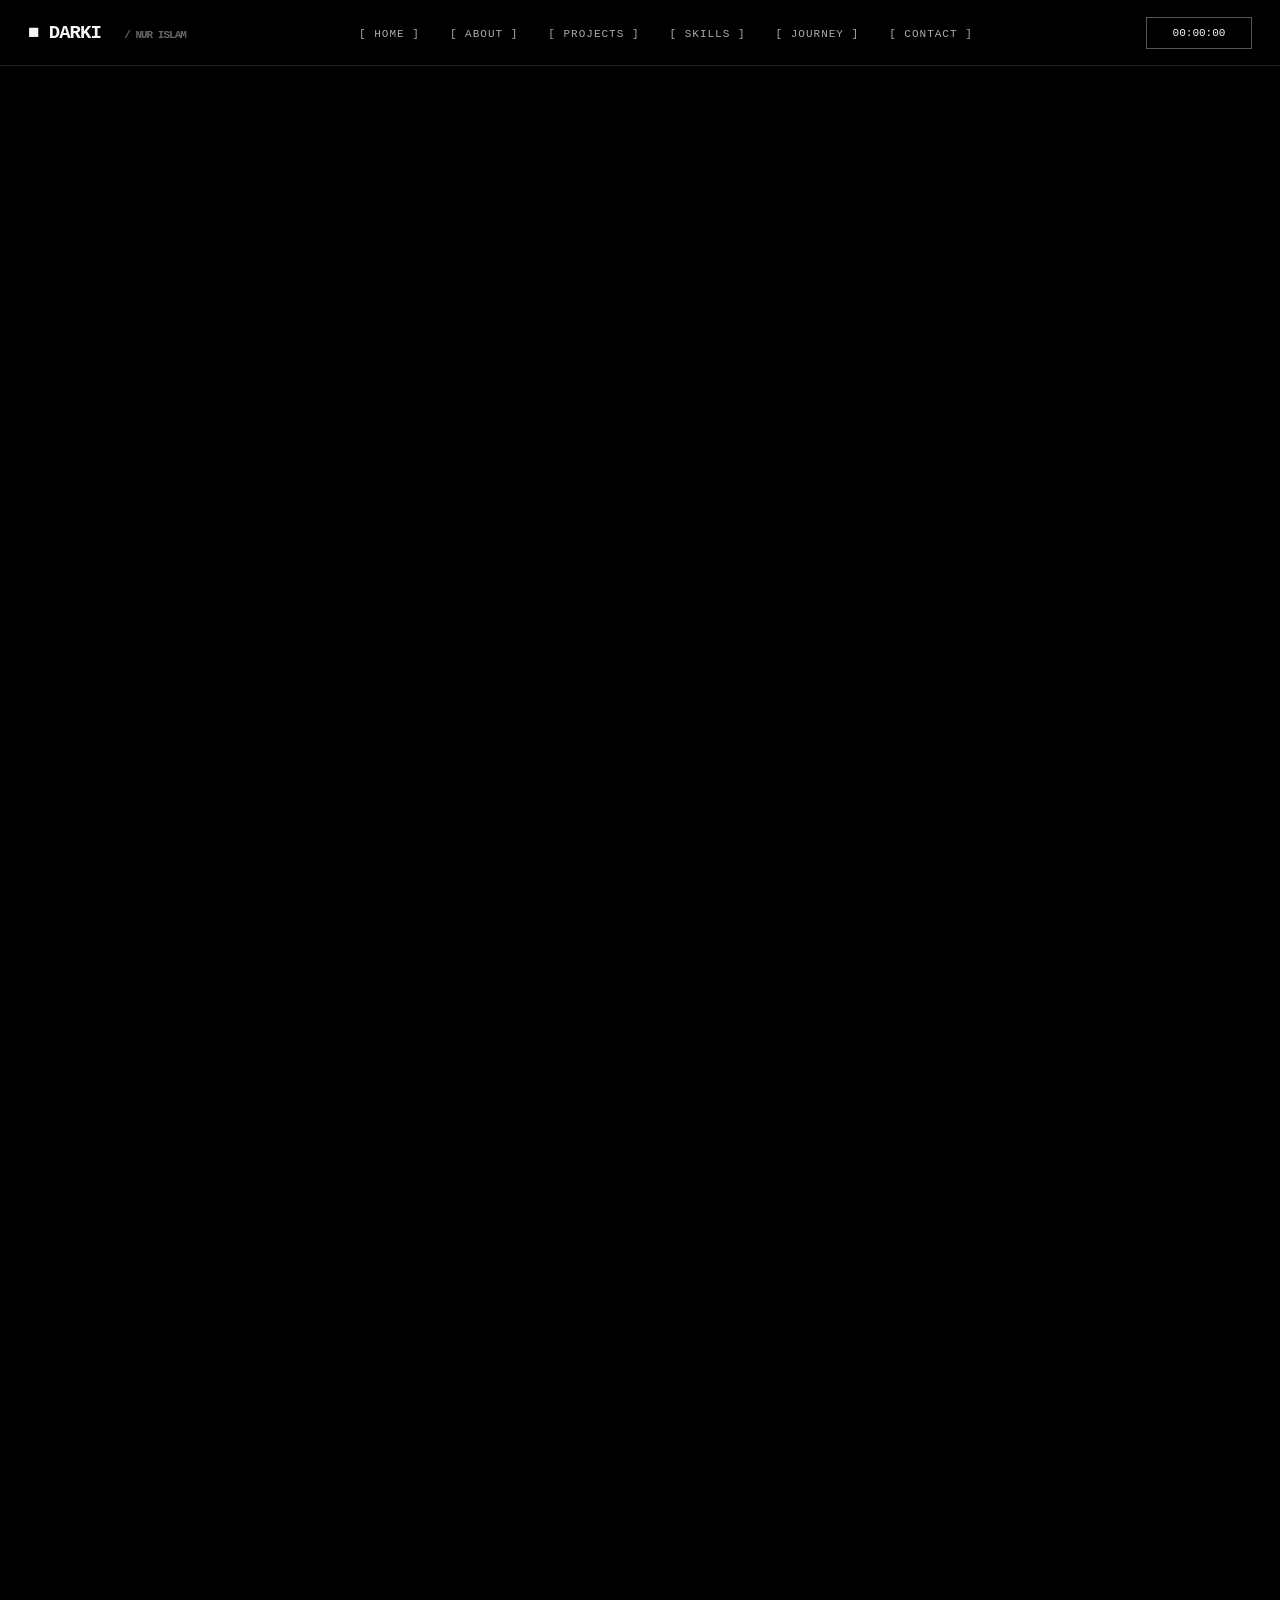
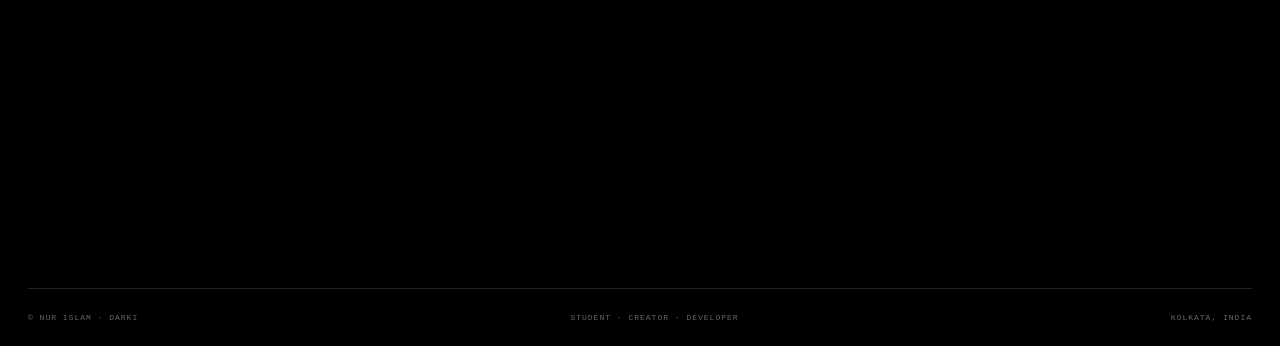
==== commit 8f30fb88: "experiment: build monochrome dashboard portfolio" ====
--- a/index.html
+++ b/index.html
@@ -1,29 +1,44 @@
-<!DOCTYPE html>
+<!doctype html>
 <html lang="en">
 <head>
-<meta charset="UTF-8">
-<meta name="viewport" content="width=device-width, initial-scale=1.0">
-<meta name="description" content="DARKI — Nur Islam. Student, video editor, graphic designer and independent developer.">
-<title>DARKI — Creative Technologist</title>
+<meta charset="utf-8">
+<meta name="viewport" content="width=device-width,initial-scale=1">
+<meta name="description" content="DARKI — Nur Islam. Creative technologist, developer and designer.">
+<title>DARKI / NUR ISLAM</title>
 <style>
-:root{--bg:#000000;--panel:#0d0d0d;--text:#f4f4f4;--line:rgba(255,255,255,.10);--max:1200px}*{margin:0;padding:0;box-sizing:border-box}html{scroll-behavior:smooth}body{background:#000;color:var(--text);font-family:Inter,"Segoe UI",Arial,sans-serif;overflow-x:hidden}::-webkit-scrollbar{width:7px}::-webkit-scrollbar-track{background:#000}::-webkit-scrollbar-thumb{background:#333;border-radius:10px}::-webkit-scrollbar-thumb:hover{background:#555}::selection{background:white;color:black}a{color:inherit;text-decoration:none}.container{width:min(calc(100% - 40px),var(--max));margin:auto}section{padding:110px 0;position:relative}.section-label{display:inline-flex;align-items:center;gap:10px;color:#888;font-size:11px;font-weight:800;letter-spacing:2px;text-transform:uppercase;margin-bottom:18px}.section-label::before{content:"";width:25px;height:2px;background:white}.section-title{font-size:clamp(35px,6vw,68px);line-height:.95;letter-spacing:-3px;font-weight:900;max-width:850px}.section-description{max-width:650px;margin-top:22px;color:#888;font-size:15px;line-height:1.8}.background-grid{display:none}.nav{position:fixed;top:0;left:0;width:100%;z-index:100;padding:18px 0;transition:background .3s,backdrop-filter .3s}.nav.scrolled{background:rgba(0,0,0,.75);backdrop-filter:blur(18px);border-bottom:1px solid var(--line)}.nav-inner{display:flex;justify-content:space-between;align-items:center}.logo{font-size:20px;font-weight:950;letter-spacing:-1px}.logo span{color:#666}.nav-links{display:flex;gap:25px;list-style:none}.nav-links a{font-size:11px;color:#999;font-weight:700;text-transform:uppercase;letter-spacing:1px;transition:color .25s}.nav-links a:hover{color:white}.menu-button{display:none;border:1px solid #333;background:transparent;color:white;padding:9px 11px;cursor:pointer}.hero{min-height:100vh;display:flex;align-items:center;padding-top:100px;overflow:hidden}.hero-content{position:relative;z-index:2}.hero-small{color:#777;font-size:11px;font-weight:800;letter-spacing:2px;text-transform:uppercase;margin-bottom:20px}.hero-name{font-size:clamp(75px,15vw,180px);line-height:.78;letter-spacing:-9px;font-weight:950;margin-left:-7px}.hero-name .outline{color:transparent;-webkit-text-stroke:1px rgba(255,255,255,.55)}.hero-role{margin-top:30px;font-size:clamp(15px,2vw,21px);color:#aaa;max-width:600px;line-height:1.7}.hero-role strong{color:white}.hero-buttons{display:flex;gap:12px;flex-wrap:wrap;margin-top:32px}.button{display:inline-flex;align-items:center;justify-content:center;gap:9px;padding:13px 18px;border:1px solid #333;font-size:10px;font-weight:850;text-transform:uppercase;letter-spacing:1px;transition:transform .25s,background .25s,color .25s,border .25s}.button:hover{transform:translateY(-3px);border-color:white}.button.primary{background:white;color:black;border-color:white}.button.primary:hover{background:#ddd}.hero-visual{position:absolute;right:-5%;top:50%;transform:translateY(-50%);width:500px;height:500px;opacity:.6}.orbit{position:absolute;inset:0;border:1px solid rgba(255,255,255,.08);border-radius:50%;animation:spin 30s linear infinite}.orbit.two{inset:65px;animation-duration:20s;animation-direction:reverse}.orbit.three{inset:130px;animation-duration:14s}.orbit-dot{position:absolute;width:8px;height:8px;background:white;border-radius:50%;top:0;left:50%;box-shadow:0 0 25px white}.orbit.two .orbit-dot{width:5px;height:5px;background:#777}.orbit.three .orbit-dot{width:6px;height:6px}.hero-core{position:absolute;inset:190px;border:1px solid rgba(255,255,255,.25);border-radius:50%;display:flex;align-items:center;justify-content:center;font-size:11px;font-weight:900;letter-spacing:2px;background:radial-gradient(circle,rgba(255,255,255,.08),transparent);animation:pulse 4s ease-in-out infinite}@keyframes spin{from{transform:rotate(0)}to{transform:rotate(360deg)}}@keyframes pulse{0%,100%{transform:scale(1)}50%{transform:scale(1.08)}}.marquee{border-top:1px solid var(--line);border-bottom:1px solid var(--line);overflow:hidden;padding:17px 0;white-space:nowrap}.marquee-track{display:inline-flex;gap:35px;animation:marquee 25s linear infinite}.marquee-item{font-size:10px;font-weight:900;letter-spacing:2px;text-transform:uppercase;color:#555}.marquee-item::after{content:"✦";margin-left:35px;color:#888}@keyframes marquee{from{transform:translateX(0)}to{transform:translateX(-50%)}}.about-grid{display:grid;grid-template-columns:1.2fr .8fr;gap:70px;margin-top:55px}.about-text{font-size:18px;line-height:1.85;color:#bbb}.about-text strong{color:white}.about-stats{display:grid;grid-template-columns:1fr 1fr;gap:12px}.stat{padding:25px;background:var(--panel);border:1px solid var(--line);transition:transform .3s,border .3s}.stat:hover{transform:translateY(-5px);border-color:#444}.stat-number{font-size:35px;font-weight:900;letter-spacing:-2px}.stat-label{margin-top:5px;color:#666;font-size:9px;font-weight:800;text-transform:uppercase;letter-spacing:1px}.skills-layout{display:grid;grid-template-columns:1fr 1fr;gap:70px;margin-top:55px}.skills-list{display:flex;flex-direction:column;gap:21px}.skill-head{display:flex;justify-content:space-between;margin-bottom:8px}.skill-name{font-size:11px;font-weight:800;text-transform:uppercase;letter-spacing:1px}.skill-percent{color:#666;font-size:9px;font-weight:800}.skill-track{height:5px;background:#191919;overflow:hidden}.skill-progress{height:100%;width:0;background:white;transition:width 1.4s cubic-bezier(.2,.8,.2,1)}.graph-card{min-height:350px;padding:25px;border:1px solid var(--line);background:var(--panel);position:relative}.graph-title{font-size:11px;font-weight:900;text-transform:uppercase;letter-spacing:1.5px}.graph-subtitle{color:#666;font-size:9px;margin-top:5px}.graph{height:240px;margin-top:25px;position:relative;display:flex;align-items:flex-end;justify-content:space-around;gap:10px;padding:15px 10px 25px}.graph::before{content:"";position:absolute;inset:0;background:repeating-linear-gradient(to bottom,transparent 0,transparent 47px,rgba(255,255,255,.06) 48px)}.graph-column{position:relative;z-index:2;flex:1;max-width:45px;height:100%;display:flex;align-items:flex-end;justify-content:center}.graph-bar{width:100%;height:var(--height);background:linear-gradient(to top,#333,#eee);transform-origin:bottom;transform:scaleY(0);transition:transform 1.2s cubic-bezier(.2,.8,.2,1)}.graph-column.active .graph-bar{transform:scaleY(1)}.graph-label{position:absolute;bottom:-22px;font-size:7px;color:#666;text-transform:uppercase;letter-spacing:.7px}.tags{margin-top:35px;display:flex;flex-wrap:wrap;gap:6px}.project-tag{padding:5px 7px;border:1px solid #292929;color:#888;font-size:7px;font-weight:800;text-transform:uppercase}.projects-grid{margin-top:55px;display:grid;grid-template-columns:repeat(2,1fr);gap:16px}.project{position:relative;min-height:300px;padding:28px;border:1px solid var(--line);background:linear-gradient(145deg,#111,#080808);overflow:hidden;transition:transform .35s,border .35s}.project:hover{transform:translateY(-7px);border-color:#444}.project-number{font-size:10px;color:#555;font-weight:900;letter-spacing:1px}.project-type{position:absolute;top:28px;right:28px;color:#555;font-size:8px;font-weight:800;text-transform:uppercase;letter-spacing:1px}.project-name{margin-top:70px;font-size:28px;font-weight:900;letter-spacing:-1.5px}.project-description{margin-top:13px;color:#777;font-size:11px;line-height:1.7;max-width:470px}.project-tags{display:flex;flex-wrap:wrap;gap:5px;margin-top:18px}.project-link{position:absolute;bottom:27px;right:27px;width:40px;height:40px;border:1px solid #333;display:flex;align-items:center;justify-content:center;font-size:16px;transition:background .25s,color .25s}.project-link:hover{background:white;color:black}.project-decoration{position:absolute;right:-70px;bottom:-70px;width:190px;height:190px;border:1px solid rgba(255,255,255,.07);border-radius:50%}.project-decoration::before{content:"";position:absolute;inset:30px;border:1px solid rgba(255,255,255,.06);border-radius:50%}.project.featured{grid-column:span 2;min-height:350px;background:radial-gradient(circle at 80% 30%,rgba(255,255,255,.08),transparent 35%),#0c0c0c}.project.featured .project-name{font-size:43px}.timeline{margin-top:55px;position:relative;border-left:1px solid #333;margin-left:10px;padding-left:35px}.timeline-item{position:relative;margin-bottom:50px;opacity:0;transform:translateX(-15px);transition:opacity .7s,transform .7s}.timeline-item.visible{opacity:1;transform:translateX(0)}.timeline-dot{position:absolute;left:-41px;top:3px;width:11px;height:11px;background:#111;border:2px solid white;border-radius:50%}.timeline-year{font-size:9px;color:#666;font-weight:900;letter-spacing:1px}.timeline-title{margin-top:7px;font-size:20px;font-weight:900}.timeline-text{margin-top:8px;max-width:650px;color:#777;font-size:11px;line-height:1.7}.split{display:grid;grid-template-columns:1fr 1fr;margin-top:55px;border:1px solid var(--line)}.split-card{min-height:300px;padding:35px;background:var(--panel)}.split-card+.split-card{border-left:1px solid var(--line)}.split-icon{font-size:27px;margin-bottom:40px}.split-title{font-size:26px;font-weight:900;letter-spacing:-1px}.split-text{margin-top:12px;color:#777;font-size:11px;line-height:1.7}.split-list{list-style:none;margin-top:20px}.split-list li{display:inline-block;margin:0 5px 5px 0;padding:6px 8px;border:1px solid #2b2b2b;color:#999;font-size:8px;font-weight:700}.social-grid{margin-top:50px;display:grid;grid-template-columns:repeat(4,1fr);gap:10px}.social-card{padding:20px;border:1px solid var(--line);background:var(--panel);transition:transform .3s,background .3s}.social-card:hover{transform:translateY(-5px);background:#151515}.social-platform{color:#555;font-size:8px;font-weight:900;letter-spacing:1px;text-transform:uppercase}.social-handle{margin-top:8px;font-size:13px;font-weight:800}.contact-section{text-align:center;padding-bottom:130px}.contact-title{font-size:clamp(45px,8vw,100px);line-height:.9;font-weight:950;letter-spacing:-5px}.contact-title span{color:transparent;-webkit-text-stroke:1px #555}.contact-email{display:inline-block;margin-top:30px;font-size:14px;color:#aaa;border-bottom:1px solid #444;padding-bottom:5px}.contact-email:hover{color:white;border-color:white}footer{border-top:1px solid var(--line);padding:25px 0;color:#555;font-size:8px;font-weight:800;letter-spacing:1px;text-transform:uppercase}.footer-inner{display:flex;justify-content:space-between;gap:20px}.reveal{opacity:0;transform:translateY(30px);transition:opacity .8s ease,transform .8s ease}
-.reveal.visible{opacity:1;transform:translateY(0)}
-@media(max-width:900px){.hero-visual{opacity:.25;right:-25%}.about-grid,.skills-layout{grid-template-columns:1fr;gap:40px}.projects-grid{grid-template-columns:1fr}.project.featured{grid-column:span 1}.social-grid{grid-template-columns:repeat(2,1fr)}}@media(max-width:650px){section{padding:75px 0}.container{width:calc(100% - 28px)}.nav-links{display:none;position:absolute;top:65px;left:14px;right:14px;padding:20px;flex-direction:column;background:#0b0b0b;border:1px solid #222}.nav-links.open{display:flex}.menu-button{display:block}.hero{min-height:90vh}.hero-name{font-size:21vw;letter-spacing:-4px}.hero-visual{width:300px;height:300px;right:-30%;top:60%}.hero-core{inset:115px}.orbit.two{inset:40px}.orbit.three{inset:80px}.about-stats{grid-template-columns:1fr 1fr}.project{min-height:320px}.project.featured .project-name{font-size:32px}.split{grid-template-columns:1fr}.split-card+.split-card{border-left:0;border-top:1px solid var(--line)}.social-grid{grid-template-columns:1fr 1fr}.contact-title{letter-spacing:-3px}.footer-inner{flex-direction:column}}@media(prefers-reduced-motion:reduce){*,*::before,*::after{scroll-behavior:auto!important;animation-duration:.01ms!important;animation-iteration-count:1!important;transition-duration:.01ms!important}}
+:root{--bg:#000;--panel:#050505;--soft:#090909;--line:#202020;--muted:#777;--white:#f5f5f5;--max:1460px}*{box-sizing:border-box;margin:0;padding:0}html{scroll-behavior:smooth}body{background:#000;color:var(--white);font-family:"SFMono-Regular",Consolas,"Liberation Mono",monospace;overflow-x:hidden}a{color:inherit;text-decoration:none}button{font:inherit;color:inherit}.wrap{width:min(calc(100% - 56px),var(--max));margin:auto}.top{height:66px;border-bottom:1px solid #222;display:flex;align-items:center;position:fixed;top:0;left:0;right:0;z-index:20;background:#000}.nav{display:flex;align-items:center;justify-content:space-between}.brand{font-size:19px;font-weight:900;letter-spacing:-1px;white-space:nowrap}.brand i{font-style:normal;color:#666;font-size:11px;margin-left:13px}.links{display:flex;gap:30px;list-style:none}.links a{font-size:11px;color:#aaa;letter-spacing:1px}.links a:hover{color:#fff}.clock{border:1px solid #555;padding:9px 16px;font-size:11px;min-width:106px;text-align:center}.menu{display:none;border:1px solid #333;background:#000;padding:8px 11px}.hero{min-height:610px;padding-top:120px;display:grid;grid-template-columns:1fr 1.15fr 1fr;gap:34px;align-items:center}.eyebrow{font-size:11px;color:#888;letter-spacing:1px;margin-bottom:17px}.name{font-size:clamp(54px,6.5vw,98px);line-height:.9;letter-spacing:-6px;font-weight:950}.name:after{content:"_";animation:blink 1s steps(1) infinite}@keyframes blink{50%{opacity:0}}.roles{font-size:11px;color:#aaa;letter-spacing:2px;margin-top:19px}.copy{color:#bbb;line-height:1.75;font-size:13px;max-width:430px;margin-top:28px}.actions{display:flex;gap:12px;margin-top:28px;flex-wrap:wrap}.btn{border:1px solid #444;padding:12px 17px;font-size:10px;letter-spacing:1px;text-transform:uppercase}.btn:hover{border-color:#fff;background:#fff;color:#000}.btn.primary{background:#fff;color:#000;border-color:#fff}.social{display:flex;gap:18px;margin-top:28px;color:#aaa;font-size:11px}.social a:hover{color:#fff}.orbit-wrap{height:470px;position:relative;display:grid;place-items:center}.orbit{position:absolute;border:1px solid #252525;border-radius:50%;animation:spin 25s linear infinite}.o1{width:430px;height:430px}.o2{width:330px;height:330px;animation-duration:18s;animation-direction:reverse}.o3{width:230px;height:230px;animation-duration:12s}.orb-dot{position:absolute;width:7px;height:7px;border-radius:50%;background:#fff;top:-4px;left:50%;box-shadow:0 0 18px #fff}.o2 .orb-dot{width:5px;height:5px;background:#777}.o3 .orb-dot{width:4px;height:4px}@keyframes spin{to{transform:rotate(360deg)}}.planet{width:184px;height:184px;border-radius:50%;position:relative;background:radial-gradient(circle at 34% 28%,#777 0 2%,transparent 3%),radial-gradient(circle at 65% 45%,#555 0 3%,transparent 4%),radial-gradient(circle at 43% 67%,#888 0 2%,transparent 3%),radial-gradient(circle,#222,#020202 70%);border:1px solid #555;box-shadow:0 0 45px rgba(255,255,255,.08),inset -22px -15px 35px #000}.planet:before,.planet:after{content:"";position:absolute;border:1px solid #555;border-radius:50%;opacity:.45}.planet:before{inset:25px 45px;transform:rotate(20deg)}.planet:after{inset:48px 20px;transform:rotate(-28deg)}.planet-label{position:absolute;bottom:18px;left:50%;transform:translateX(-50%);font-size:9px;letter-spacing:3px;color:#aaa}.orbit-label{position:absolute;font-size:10px;color:#aaa;letter-spacing:1px}.l1{top:0}.l2{left:0;top:28%}.l3{right:0;top:28%}.l4{left:0;bottom:21%}.l5{right:0;bottom:21%}.l6{bottom:0}.side{display:flex;flex-direction:column;gap:30px}.panel{border:1px solid #222;background:#020202}.panel h3{font-size:11px;letter-spacing:1px;padding:17px 20px;border-bottom:1px solid #1d1d1d}.status{padding:17px 20px}.row{display:grid;grid-template-columns:85px 1fr;gap:15px;font-size:10px;line-height:2.05;color:#aaa}.row b{color:#eee;font-weight:500}.online:before{content:"";display:inline-block;width:6px;height:6px;background:#fff;border-radius:50%;margin-right:8px;box-shadow:0 0 10px #fff}.quote{padding:23px 20px;color:#bbb;font-size:12px;line-height:1.9}.quote strong{display:block;color:#666;font-size:9px;margin-top:14px}.ticker{border:1px solid #242424;height:60px;display:flex;align-items:center;overflow:hidden;margin-bottom:42px}.ticker-dot{width:20px;height:20px;border:1px solid #aaa;border-radius:50%;margin:0 24px;position:relative;flex:none}.ticker-dot:after{content:"";position:absolute;width:6px;height:6px;background:#fff;border-radius:50%;inset:6px}.ticker-track{display:flex;gap:40px;white-space:nowrap;animation:marquee 24s linear infinite;font-size:10px;color:#888;letter-spacing:1px}.ticker-track b{color:#eee;font-weight:500}@keyframes marquee{to{transform:translateX(-50%)}}.wave{width:260px;height:25px;display:flex;align-items:center;gap:2px;margin:0 25px;opacity:.7}.wave i{display:block;width:2px;background:#777;animation:wave .9s ease-in-out infinite alternate}.wave i:nth-child(3n){height:19px}.wave i:nth-child(3n+1){height:8px}.wave i:nth-child(3n+2){height:13px}.wave i:nth-child(4n){height:22px}@keyframes wave{to{transform:scaleY:.35}}.section-head{display:flex;align-items:center;gap:18px;margin-bottom:28px}.square{width:12px;height:12px;background:#fff}.section-head h2{font-size:16px;letter-spacing:1px}.rule{height:1px;background:#262626;flex:1}.view{font-size:9px;color:#aaa;letter-spacing:1px}.projects{position:relative;overflow:hidden}.project-track{display:flex;gap:18px;transition:transform .5s cubic-bezier(.2,.8,.2,1)}.card{flex:0 0 calc((100% - 90px)/6);min-width:190px;height:212px;border:1px solid #282828;background:#030303;padding:18px;position:relative;overflow:hidden;transition:.3s}.card:hover{border-color:#666;transform:translateY(-4px)}.card .icon{font-size:25px;margin-bottom:18px}.card h3{font-size:14px;letter-spacing:.5px}.card p{font-size:9px;line-height:1.65;color:#888;margin-top:13px}.tags{position:absolute;left:18px;bottom:17px;display:flex;gap:5px;flex-wrap:wrap;padding-right:45px}.tag{border:1px solid #303030;padding:4px 6px;color:#aaa;font-size:7px}.arrow{position:absolute;right:17px;bottom:16px;width:34px;height:34px;border:1px solid #333;background:#000;cursor:pointer;font-size:16px}.arrow:hover{background:#fff;color:#000}.controls{display:flex;justify-content:space-between;margin-top:16px}.arrows{display:flex;gap:7px}.arrows button{width:38px;height:30px;border:1px solid #333;background:#000;cursor:pointer}.arrows button:hover{background:#fff;color:#000}.more{font-size:9px;color:#777;align-self:center}.lower{display:grid;grid-template-columns:1fr 1fr;gap:18px;margin-top:55px}.metric{padding:24px;border:1px solid #222;background:#030303}.metric-title{font-size:10px;color:#777;letter-spacing:1px}.bars{height:125px;margin-top:20px;display:flex;align-items:flex-end;gap:12px}.bar{flex:1;background:linear-gradient(#eee,#333);transform-origin:bottom;animation:rise 1.4s ease both}.bar:nth-child(1){height:45%}.bar:nth-child(2){height:72%;animation-delay:.08s}.bar:nth-child(3){height:56%;animation-delay:.16s}.bar:nth-child(4){height:88%;animation-delay:.24s}.bar:nth-child(5){height:66%;animation-delay:.32s}.bar:nth-child(6){height:94%;animation-delay:.4s}@keyframes rise{from{transform:scaleY(0)}}.mini-grid{display:grid;grid-template-columns:repeat(3,1fr);gap:8px;margin-top:20px}.mini{border:1px solid #252525;padding:15px}.mini b{font-size:19px}.mini span{display:block;color:#666;font-size:8px;margin-top:5px}.footer{border-top:1px solid #222;margin-top:80px;padding:24px 0;display:flex;justify-content:space-between;color:#666;font-size:8px;letter-spacing:1px}.reveal{opacity:0;transform:translateY(18px);transition:.7s}.reveal.show{opacity:1;transform:none}@media(max-width:1100px){.hero{grid-template-columns:1fr 1fr}.orbit-wrap{grid-column:2;grid-row:1/3}.side{grid-column:1;grid-row:2}.card{flex-basis:calc((100% - 54px)/4)}}@media(max-width:750px){.wrap{width:min(calc(100% - 28px),var(--max))}.links,.clock{display:none}.menu{display:block}.hero{grid-template-columns:1fr;min-height:auto;padding-top:105px;padding-bottom:55px}.orbit-wrap{grid-column:auto;grid-row:auto;order:2;height:350px}.side{grid-column:auto;grid-row:auto;order:3}.o1{width:310px;height:310px}.o2{width:240px;height:240px}.o3{width:170px;height:170px}.planet{width:135px;height:135px}.l1,.l6{display:none}.card{flex-basis:calc((100% - 18px)/2);height:225px}.lower{grid-template-columns:1fr}.ticker{height:54px}.wave{display:none}.footer{flex-direction:column;gap:8px}}
 </style>
 </head>
-<body><div class="background-grid"></div>
-<nav class="nav" id="navbar"><div class="container nav-inner"><a href="#home" class="logo">DARKI<span>®</span></a><button class="menu-button" id="menuButton" type="button" aria-label="Open navigation">☰</button><ul class="nav-links" id="navLinks"><li><a href="#about">About</a></li><li><a href="#skills">Skills</a></li><li><a href="#projects">Projects</a></li><li><a href="#journey">Journey</a></li><li><a href="#contact">Contact</a></li></ul></div></nav>
-<main>
-<section class="hero" id="home"><div class="container"><div class="hero-content reveal"><div class="hero-small">Creative Technologist · Kolkata, India</div><h1 class="hero-name">DARKI<br><span class="outline">NUR</span></h1><p class="hero-role">Student, <strong>video editor</strong>, graphic designer and independent <strong>developer</strong> building things across creativity, technology and the web.</p><div class="hero-buttons"><a class="button primary" href="#projects">Explore Projects →</a><a class="button" href="mailto:nurislam76898@gmail.com">Contact Me</a><a class="button" href="darki-cv.pdf" target="_blank">View CV</a></div></div><div class="hero-visual"><div class="orbit"><span class="orbit-dot"></span></div><div class="orbit two"><span class="orbit-dot"></span></div><div class="orbit three"><span class="orbit-dot"></span></div><div class="hero-core">CREATE</div></div></div></section>
-<div class="marquee"><div class="marquee-track"><span class="marquee-item">VIDEO EDITING</span><span class="marquee-item">GRAPHIC DESIGN</span><span class="marquee-item">WEB DEVELOPMENT</span><span class="marquee-item">ANDROID</span><span class="marquee-item">LINUX</span><span class="marquee-item">AI</span><span class="marquee-item">SELF HOSTING</span><span class="marquee-item">OPEN SOURCE</span><span class="marquee-item">VIDEO EDITING</span><span class="marquee-item">GRAPHIC DESIGN</span><span class="marquee-item">WEB DEVELOPMENT</span><span class="marquee-item">ANDROID</span><span class="marquee-item">LINUX</span><span class="marquee-item">AI</span><span class="marquee-item">SELF HOSTING</span><span class="marquee-item">OPEN SOURCE</span></div></div>
-<section id="about"><div class="container"><div class="section-label reveal">01 · About</div><h2 class="section-title reveal">Creative mind.<br>Technical curiosity.</h2><div class="about-grid"><div class="about-text reveal"><p><strong>Nur Islam</strong>, professionally known as <strong>DARKI</strong>, is an undergraduate student at <strong>Aliah University, Kolkata</strong>, pursuing a four-year B.A. in English.</p><br><p>Alongside academics, DARKI works as a <strong>freelance video editor</strong> on paid client projects and explores graphic design, software development, Android/Linux environments, automation and self-hosting.</p><br><p>The approach is simple: <strong>learn by building.</strong> AI-assisted development is used as a learning tool while projects are implemented, tested, debugged and continuously improved.</p></div><div class="about-stats reveal"><div class="stat"><div class="stat-number">2025</div><div class="stat-label">University Start</div></div><div class="stat"><div class="stat-number">2029</div><div class="stat-label">Expected Graduation</div></div><div class="stat"><div class="stat-number">4+</div><div class="stat-label">Major Projects</div></div><div class="stat"><div class="stat-number">∞</div><div class="stat-label">Things To Build</div></div></div></div></div></section>
-<section id="skills"><div class="container"><div class="section-label reveal">02 · Skills</div><h2 class="section-title reveal">A hybrid skillset.</h2><p class="section-description reveal">A combination of creative production, web technologies, Android/Linux experimentation and modern development workflows.</p><div class="skills-layout"><div class="skills-list reveal"><div class="skill-row"><div class="skill-head"><span class="skill-name">Video Editing</span><span class="skill-percent">88%</span></div><div class="skill-track"><div class="skill-progress" data-width="88"></div></div></div><div class="skill-row"><div class="skill-head"><span class="skill-name">Graphic Design</span><span class="skill-percent">84%</span></div><div class="skill-track"><div class="skill-progress" data-width="84"></div></div></div><div class="skill-row"><div class="skill-head"><span class="skill-name">Web Development</span><span class="skill-percent">78%</span></div><div class="skill-track"><div class="skill-progress" data-width="78"></div></div></div><div class="skill-row"><div class="skill-head"><span class="skill-name">Linux / Termux</span><span class="skill-percent">80%</span></div><div class="skill-track"><div class="skill-progress" data-width="80"></div></div></div><div class="skill-row"><div class="skill-head"><span class="skill-name">UI / Visual Design</span><span class="skill-percent">82%</span></div><div class="skill-track"><div class="skill-progress" data-width="82"></div></div></div><div class="skill-row"><div class="skill-head"><span class="skill-name">Problem Solving</span><span class="skill-percent">90%</span></div><div class="skill-track"><div class="skill-progress" data-width="90"></div></div></div></div><div class="graph-card reveal"><div class="graph-title">Creative / Technical Matrix</div><div class="graph-subtitle">Personal skill profile</div><div class="graph"><div class="graph-column" style="--height:82%"><div class="graph-bar"></div><div class="graph-label">Design</div></div><div class="graph-column" style="--height:88%"><div class="graph-bar"></div><div class="graph-label">Edit</div></div><div class="graph-column" style="--height:78%"><div class="graph-bar"></div><div class="graph-label">Web</div></div><div class="graph-column" style="--height:80%"><div class="graph-bar"></div><div class="graph-label">Linux</div></div><div class="graph-column" style="--height:75%"><div class="graph-bar"></div><div class="graph-label">Android</div></div><div class="graph-column" style="--height:90%"><div class="graph-bar"></div><div class="graph-label">Solve</div></div></div></div></div><div class="tags reveal"><span class="project-tag">HTML</span><span class="project-tag">CSS</span><span class="project-tag">JavaScript</span><span class="project-tag">Python</span><span class="project-tag">Node.js</span><span class="project-tag">Git</span><span class="project-tag">GitHub</span><span class="project-tag">Firebase</span><span class="project-tag">MongoDB</span><span class="project-tag">SQLite</span><span class="project-tag">Android Studio</span><span class="project-tag">Java</span><span class="project-tag">Kotlin</span><span class="project-tag">Linux</span><span class="project-tag">Termux</span><span class="project-tag">Bash</span><span class="project-tag">Cloudflare</span><span class="project-tag">Render</span><span class="project-tag">Google Cloud</span></div></div></section>
-<section id="projects"><div class="container"><div class="section-label reveal">03 · Projects</div><h2 class="section-title reveal">Things built,<br>tested &amp; explored.</h2><p class="section-description reveal">Independent projects combining education, language tools, web development, Android/Linux experimentation and self-hosting.</p><div class="projects-grid"><article class="project featured reveal"><div class="project-number">01 / FEATURED</div><div class="project-type">Education Platform</div><h3 class="project-name">Study Sphere</h3><p class="project-description">A successfully working education-focused platform built around digital study, organization and productivity. Designed to bring study resources and useful learning workflows together in one environment.</p><div class="project-tags"><span class="project-tag">Education</span><span class="project-tag">Android</span><span class="project-tag">Web</span><span class="project-tag">Productivity</span></div><a href="https://studysphereapp.github.io/" target="_blank" rel="noopener noreferrer" class="project-link" aria-label="Open Study Sphere">↗</a><div class="project-decoration"></div></article><article class="project reveal"><div class="project-number">02</div><div class="project-type">Web Project</div><h3 class="project-name">RITS WAP</h3><p class="project-description">A working web project involving practical experimentation with deployment, hosting, networking and modern web infrastructure.</p><div class="project-tags"><span class="project-tag">HTML</span><span class="project-tag">CSS</span><span class="project-tag">JavaScript</span><span class="project-tag">Cloudflare</span></div><a href="assets/wap.png" target="_blank" rel="noopener noreferrer" class="project-link" aria-label="Open RITS WAP preview">↗</a><div class="project-decoration"></div></article><article class="project reveal"><div class="project-number">03</div><div class="project-type">Language Tool</div><h3 class="project-name">Grammar Lens</h3><p class="project-description">A grammar-checking project designed to identify and improve grammatical issues, with advanced export options for processed content.</p><div class="project-tags"><span class="project-tag">Grammar</span><span class="project-tag">Text Processing</span><span class="project-tag">Export</span></div><a href="https://grammarlens.ai.studio/" target="_blank" rel="noopener noreferrer" class="project-link" aria-label="Open Grammar Lens">↗</a><div class="project-decoration"></div></article><article class="project reveal"><div class="project-number">04</div><div class="project-type">Android / Linux</div><h3 class="project-name">Cyberpunk Tablet</h3><p class="project-description">An experimental Android computing environment exploring Linux tools, Termux, web interfaces, development workflows and self-hosting.</p><div class="project-tags"><span class="project-tag">Android</span><span class="project-tag">Termux</span><span class="project-tag">Linux</span><span class="project-tag">Self Hosting</span></div><a href="assets/tablet.png" target="_blank" rel="noopener noreferrer" class="project-link" aria-label="Open Cyberpunk Tablet preview">↗</a><div class="project-decoration"></div></article><article class="project reveal"><div class="project-number">05</div><div class="project-type">CLI / Automation</div><h3 class="project-name">Termux Workflows</h3><p class="project-description">Customized Android command-line workflows, simplified commands, media utilities and automation experiments.</p><div class="project-tags"><span class="project-tag">Termux</span><span class="project-tag">Bash</span><span class="project-tag">CLI</span><span class="project-tag">Automation</span></div><a href="#skills" class="project-link" aria-label="Explore Termux workflows">↗</a><div class="project-decoration"></div></article></div></div></section>
-<section><div class="container"><div class="section-label reveal">04 · The Mix</div><h2 class="section-title reveal">Creative × Technical</h2><div class="split reveal"><div class="split-card"><div class="split-icon">◇</div><h3 class="split-title">Creative</h3><p class="split-text">Visual storytelling and digital content creation through video editing and graphic design.</p><ul class="split-list"><li>CapCut</li><li>Alight Motion</li><li>Canva</li><li>Video Editing</li><li>Motion</li><li>Graphic Design</li><li>Visual Communication</li></ul></div><div class="split-card"><div class="split-icon">◈</div><h3 class="split-title">Technical</h3><p class="split-text">Building, deploying and experimenting with software across web, Android and Linux.</p><ul class="split-list"><li>HTML</li><li>CSS</li><li>JavaScript</li><li>Python</li><li>Node.js</li><li>Android</li><li>Linux</li><li>Termux</li><li>GitHub</li><li>Cloudflare</li><li>Self Hosting</li></ul></div></div></div></section>
-<section id="journey"><div class="container"><div class="section-label reveal">05 · Journey</div><h2 class="section-title reveal">Still learning.<br>Still building.</h2><div class="timeline"><div class="timeline-item"><div class="timeline-dot"></div><div class="timeline-year">2025</div><h3 class="timeline-title">Started University</h3><p class="timeline-text">Began the four-year B.A. in English programme at Aliah University, Kolkata.</p></div><div class="timeline-item"><div class="timeline-dot"></div><div class="timeline-year">ONGOING</div><h3 class="timeline-title">Freelance Creative Work</h3><p class="timeline-text">Took on paid freelance video-editing and client projects while continuing academic studies.</p></div><div class="timeline-item"><div class="timeline-dot"></div><div class="timeline-year">ONGOING</div><h3 class="timeline-title">Development</h3><p class="timeline-text">Learning software development through practical projects, AI-assisted coding, debugging and experimentation with different technologies.</p></div><div class="timeline-item"><div class="timeline-dot"></div><div class="timeline-year">2029</div><h3 class="timeline-title">Graduation Goal</h3><p class="timeline-text">Expected completion of the undergraduate programme while continuing to develop a professional creative and technical portfolio.</p></div></div></div></section>
-<section><div class="container"><div class="section-label reveal">06 · Connect</div><h2 class="section-title reveal">Find DARKI<br>elsewhere.</h2><div class="social-grid reveal"><a class="social-card" href="https://github.com/nur12islam" target="_blank" rel="noopener noreferrer"><div class="social-platform">GitHub</div><div class="social-handle">nur12islam ↗</div></a><a class="social-card" href="https://instagram.com/darki0047" target="_blank" rel="noopener noreferrer"><div class="social-platform">Instagram</div><div class="social-handle">@darki0047 ↗</div></a><a class="social-card" href="https://t.me/darki0047" target="_blank" rel="noopener noreferrer"><div class="social-platform">Telegram</div><div class="social-handle">@darki0047 ↗</div></a><a class="social-card" href="https://wa.me/919674015783" target="_blank" rel="noopener noreferrer"><div class="social-platform">WhatsApp</div><div class="social-handle">Message ↗</div></a></div></div></section>
-<section id="contact" class="contact-section"><div class="container"><div class="section-label reveal" style="justify-content:center;">07 · Contact</div><h2 class="contact-title reveal">LET'S BUILD<br><span>SOMETHING.</span></h2><a class="contact-email reveal" href="mailto:nurislam76898@gmail.com">nurislam76898@gmail.com</a><div class="hero-buttons reveal" style="justify-content:center;"><a class="button primary" href="mailto:nurislam76898@gmail.com">Start a Conversation</a><a class="button" href="tel:+919674015783">+91 9674015783</a></div></div></section></main>
-<footer><div class="container footer-inner"><span>© 2026 NUR ISLAM · DARKI</span><span>Student · Creator · Developer</span><span>Kolkata, India</span></div></footer>
+<body>
+<header class="top"><div class="wrap nav"><a class="brand" href="#home">■ DARKI <i>/ NUR ISLAM</i></a><ul class="links"><li><a href="#home">[ HOME ]</a></li><li><a href="#about">[ ABOUT ]</a></li><li><a href="#projects">[ PROJECTS ]</a></li><li><a href="#skills">[ SKILLS ]</a></li><li><a href="#journey">[ JOURNEY ]</a></li><li><a href="#contact">[ CONTACT ]</a></li></ul><div class="clock" id="clock">00:00:00</div><button class="menu" id="menu">☰</button></div></header>
+<main id="home" class="wrap">
+<section class="hero">
+<div class="hero-copy reveal"><div class="eyebrow">&gt; INITIALIZING PORTFOLIO...</div><h1 class="name">NUR ISLAM</h1><div class="roles"># BUILDER &nbsp; # LEARNER &nbsp; # EXPLORER</div><p class="copy">Turning curiosity into projects.<br>Exploring technology, creativity<br>and ideas that make life better.</p><div class="actions"><a class="btn primary" href="#projects">&gt; VIEW PROJECTS</a><a class="btn" href="mailto:nurislam76898@gmail.com">&gt; CONTACT ME</a></div><div class="social"><a href="https://github.com/nur12islam">[ GITHUB ]</a><a href="https://instagram.com/darki0047">[ INSTAGRAM ]</a><a href="https://t.me/darki0047">[ TELEGRAM ]</a></div></div>
+<div class="orbit-wrap reveal"><div class="orbit o1"><span class="orb-dot"></span></div><div class="orbit o2"><span class="orb-dot"></span></div><div class="orbit o3"><span class="orb-dot"></span></div><div class="planet"><span class="planet-label">DARKI</span></div><span class="orbit-label l1">AI</span><span class="orbit-label l2">ANDROID</span><span class="orbit-label l3">WEB</span><span class="orbit-label l4">CREATIVE</span><span class="orbit-label l5">LINUX</span><span class="orbit-label l6">OPEN SOURCE</span></div>
+<div class="side reveal"><div class="panel"><h3>SYSTEM STATUS</h3><div class="status"><div class="row"><span>OS</span><b>&gt; Human v1.0</b></div><div class="row"><span>MODE</span><b>&gt; Focused</b></div><div class="row"><span>LOCATION</span><b>&gt; India</b></div><div class="row"><span>TIME</span><b id="statusTime">&gt; --:--:--</b></div><div class="row"><span>STATUS</span><b class="online">Online</b></div></div></div><div class="panel quote">“ A curious mind<br>&nbsp;&nbsp;can build a beautiful<br>&nbsp;&nbsp;tomorrow. ”<strong>— NUR ISLAM</strong></div></div>
+</section>
+<div class="ticker reveal"><div class="ticker-dot"></div><div class="ticker-track"><span>// EXPLORING IDEAS</span><span>BUILDING SOLUTIONS</span><span><b>SHARING KNOWLEDGE</b></span><span>//</span><span>EXPLORING IDEAS</span><span>BUILDING SOLUTIONS</span><span><b>SHARING KNOWLEDGE</b></span><span>//</span></div><div class="wave">i i i i i i i i i i i i i i i i i i i i i i i i i i i i i i</div><span style="font-size:9px;margin-right:22px;white-space:nowrap">[ STAY CURIOUS ]</span></div>
+<section id="projects" class="reveal"><div class="section-head"><span class="square"></span><h2>FEATURED PROJECTS</h2><div class="rule"></div><a class="view" href="https://github.com/nur12islam?tab=repositories">[ VIEW ALL → ]</a></div><div class="projects"><div class="project-track" id="track">
+<article class="card"><div class="icon">◇</div><h3>Odysseus</h3><p>Self-hosted AI workspace for research, writing and productivity.</p><div class="tags"><span class="tag">AI</span><span class="tag">SELF-HOSTED</span><span class="tag">TOOLS</span></div><a class="arrow" href="https://github.com/nur12islam/odysseus">↗</a></article>
+<article class="card"><div class="icon">◉</div><h3>RITS</h3><p>Modular Telegram project focused on powerful utilities.</p><div class="tags"><span class="tag">TELEGRAM</span><span class="tag">BOT</span><span class="tag">PYTHON</span></div><a class="arrow" href="https://github.com/nur12islam/Rits">↗</a></article>
+<article class="card"><div class="icon">›_</div><h3>RITS-UB</h3><p>Modular Telegram userbot built with GramJS and TypeScript.</p><div class="tags"><span class="tag">TELEGRAM</span><span class="tag">USERBOT</span><span class="tag">TS</span></div><a class="arrow" href="https://github.com/nur12islam/rits-ub">↗</a></article>
+<article class="card"><div class="icon">▤</div><h3>Thesis-Verse</h3><p>AI-assisted academic research discovery and thesis planning.</p><div class="tags"><span class="tag">AI</span><span class="tag">ACADEMIC</span><span class="tag">RESEARCH</span></div><a class="arrow" href="https://github.com/nur12islam/Thesis-Verse">↗</a></article>
+<article class="card"><div class="icon">▣</div><h3>PC-DARKI</h3><p>Linux desktop environment for Android using Termux and XFCE.</p><div class="tags"><span class="tag">ANDROID</span><span class="tag">LINUX</span><span class="tag">XFCE</span></div><a class="arrow" href="https://github.com/nur12islam/Pc-darki">↗</a></article>
+<article class="card"><div class="icon">▥</div><h3>MUSIC-VC</h3><p>Voice conversion project for music and audio experimentation.</p><div class="tags"><span class="tag">AI</span><span class="tag">AUDIO</span><span class="tag">VOICE</span></div><a class="arrow" href="https://github.com/nur12islam/MUSIC-VC">↗</a></article>
+<article class="card"><div class="icon">⌘</div><h3>Userge</h3><p>Telegram userbot project and automation toolkit.</p><div class="tags"><span class="tag">PYTHON</span><span class="tag">TELEGRAM</span></div><a class="arrow" href="https://github.com/nur12islam/Userge">↗</a></article>
+<article class="card"><div class="icon">⌁</div><h3>Ultroid_x</h3><p>Telegram automation and userbot experimentation.</p><div class="tags"><span class="tag">PYTHON</span><span class="tag">BOT</span></div><a class="arrow" href="https://github.com/nur12islam/Ultroid_x">↗</a></article>
+<article class="card"><div class="icon">▦</div><h3>DDT</h3><p>Developer project exploring practical software workflows.</p><div class="tags"><span class="tag">OPEN SOURCE</span><span class="tag">DEV</span></div><a class="arrow" href="https://github.com/nur12islam/DDT">↗</a></article>
+</div><div class="controls"><span class="more">9 PUBLIC PROJECTS · DRAG / USE ARROWS</span><div class="arrows"><button id="prev">←</button><button id="next">→</button></div></div></div></section>
+<section id="skills" class="lower reveal"><div class="metric"><div class="metric-title">SKILL SIGNAL / CREATIVE × TECHNICAL</div><div class="bars"><i class="bar"></i><i class="bar"></i><i class="bar"></i><i class="bar"></i><i class="bar"></i><i class="bar"></i></div></div><div class="metric"><div class="metric-title">STACK / CURRENT TOOLBOX</div><div class="mini-grid"><div class="mini"><b>JS</b><span>WEB</span></div><div class="mini"><b>PY</b><span>AUTOMATION</span></div><div class="mini"><b>TS</b><span>RITS-UB</span></div><div class="mini"><b>AI</b><span>RESEARCH</span></div><div class="mini"><b>LIN</b><span>SELF HOST</span></div><div class="mini"><b>UX</b><span>DESIGN</span></div></div></div></section>
+<section id="about" style="padding:80px 0 30px" class="reveal"><div class="section-head"><span class="square"></span><h2>ABOUT / JOURNEY</h2><div class="rule"></div></div><p class="copy" style="max-width:780px;margin-top:0">Nur Islam, professionally known as DARKI — a student, video editor, graphic designer and independent developer. The working philosophy is simple: stay curious, build things, break things, learn, and build again.</p></section>
+<section id="contact" style="padding:65px 0 30px;text-align:center" class="reveal"><div class="eyebrow">&gt; CONNECTION CHANNEL READY</div><h2 style="font-size:clamp(35px,7vw,90px);letter-spacing:-5px">LET'S BUILD.</h2><a class="btn primary" style="display:inline-flex;margin-top:25px" href="mailto:nurislam76898@gmail.com">START A CONVERSATION</a></section>
+</main>
+<footer class="wrap footer"><span>© <span id="year"></span> NUR ISLAM · DARKI</span><span>STUDENT · CREATOR · DEVELOPER</span><span>KOLKATA, INDIA</span></footer>
 <script>
-const navbar=document.getElementById("navbar");window.addEventListener("scroll",()=>window.scrollY>40?navbar.classList.add("scrolled"):navbar.classList.remove("scrolled"),{passive:true});const menuButton=document.getElementById("menuButton"),navLinks=document.getElementById("navLinks");menuButton.addEventListener("click",()=>navLinks.classList.toggle("open"));navLinks.querySelectorAll("a").forEach(link=>link.addEventListener("click",()=>navLinks.classList.remove("open")));const observer=new IntersectionObserver(entries=>entries.forEach(entry=>{if(entry.isIntersecting){entry.target.classList.add("visible");observer.unobserve(entry.target)}}),{threshold:.12});document.querySelectorAll(".reveal").forEach(element=>observer.observe(element));const skillObserver=new IntersectionObserver(entries=>entries.forEach(entry=>{if(entry.isIntersecting){entry.target.style.width=entry.target.dataset.width+"%";skillObserver.unobserve(entry.target)}}),{threshold:.5});document.querySelectorAll(".skill-progress").forEach(bar=>skillObserver.observe(bar));const graphObserver=new IntersectionObserver(entries=>entries.forEach(entry=>{if(entry.isIntersecting){entry.target.querySelectorAll(".graph-column").forEach((column,index)=>setTimeout(()=>column.classList.add("active"),index*120));graphObserver.unobserve(entry.target)}}),{threshold:.35});document.querySelectorAll(".graph").forEach(graph=>graphObserver.observe(graph));const timelineObserver=new IntersectionObserver(entries=>entries.forEach(entry=>{if(entry.isIntersecting){entry.target.classList.add("visible");timelineObserver.unobserve(entry.target)}}),{threshold:.25});document.querySelectorAll(".timeline-item").forEach(item=>timelineObserver.observe(item));const glow=document.createElement("div");Object.assign(glow.style,{position:"fixed",width:"220px",height:"220px",borderRadius:"50%",pointerEvents:"none",zIndex:"-1",background:"transparent",transform:"translate(-50%, -50%)"});document.body.appendChild(glow);window.addEventListener("pointermove",event=>{glow.style.left=event.clientX+"px";glow.style.top=event.clientY+"px"},{passive:true});const currentYear=new Date().getFullYear();document.querySelectorAll("footer span:first-child").forEach(element=>element.textContent="© "+currentYear+" NUR ISLAM · DARKI");
-</script></body></html>+const clock=document.getElementById('clock'),statusTime=document.getElementById('statusTime');function tick(){const d=new Date(),t=d.toLocaleTimeString('en-GB',{hour12:false});clock.textContent=t;statusTime.textContent='> '+t}tick();setInterval(tick,1000);document.getElementById('year').textContent=new Date().getFullYear();
+const track=document.getElementById('track'),prev=document.getElementById('prev'),next=document.getElementById('next');let pos=0;function step(dir){const card=track.querySelector('.card');const gap=18;const visible=window.innerWidth>1100?6:window.innerWidth>750?4:2;const max=Math.max(0,track.children.length-visible);pos=Math.max(0,Math.min(max,pos+dir));track.style.transform='translateX(-'+pos*(card.getBoundingClientRect().width+gap)+'px')}prev.onclick=()=>step(-1);next.onclick=()=>step(1);window.addEventListener('resize',()=>{pos=0;track.style.transform='translateX(0)'},{passive:true});
+const observer=new IntersectionObserver(es=>es.forEach(e=>{if(e.isIntersecting){e.target.classList.add('show');observer.unobserve(e.target)}}),{threshold:.12});document.querySelectorAll('.reveal').forEach(e=>observer.observe(e));
+document.getElementById('menu').onclick=()=>document.querySelector('.links').classList.toggle('open');
+</script>
+</body>
+</html>
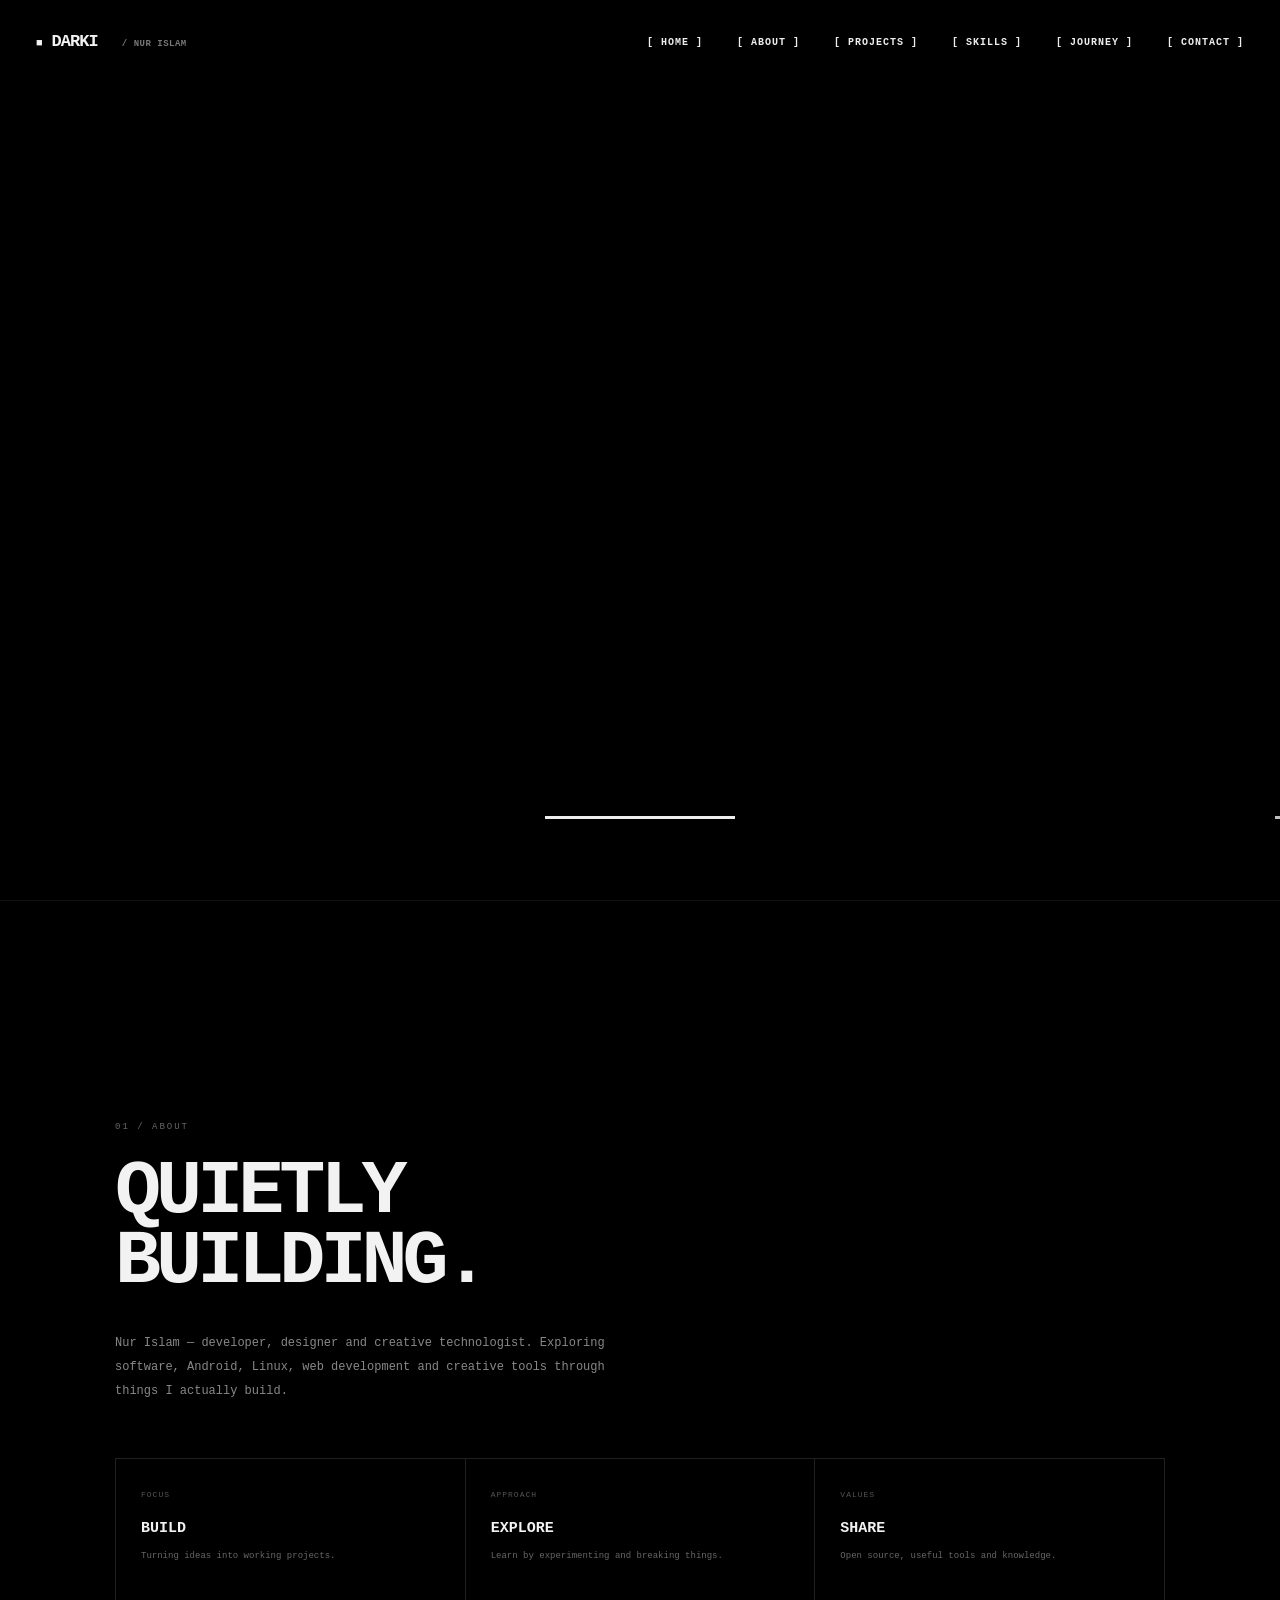
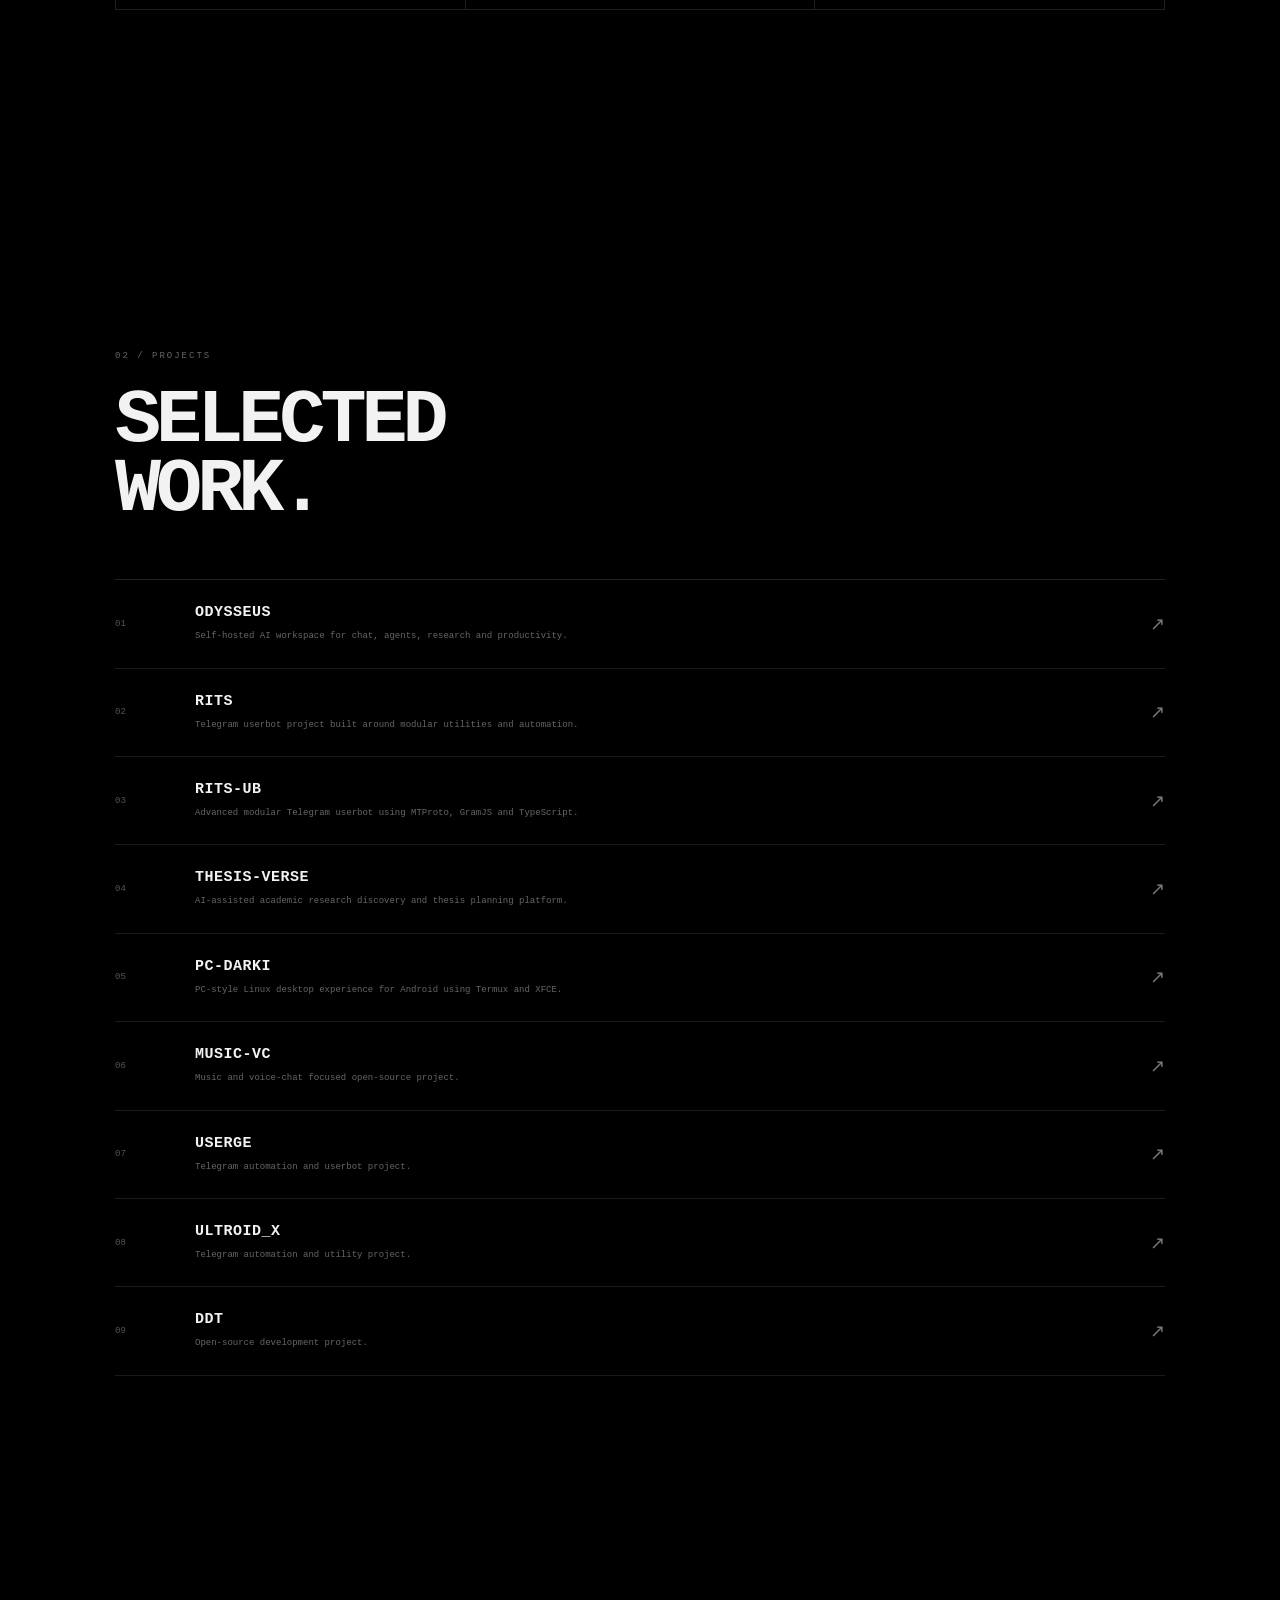
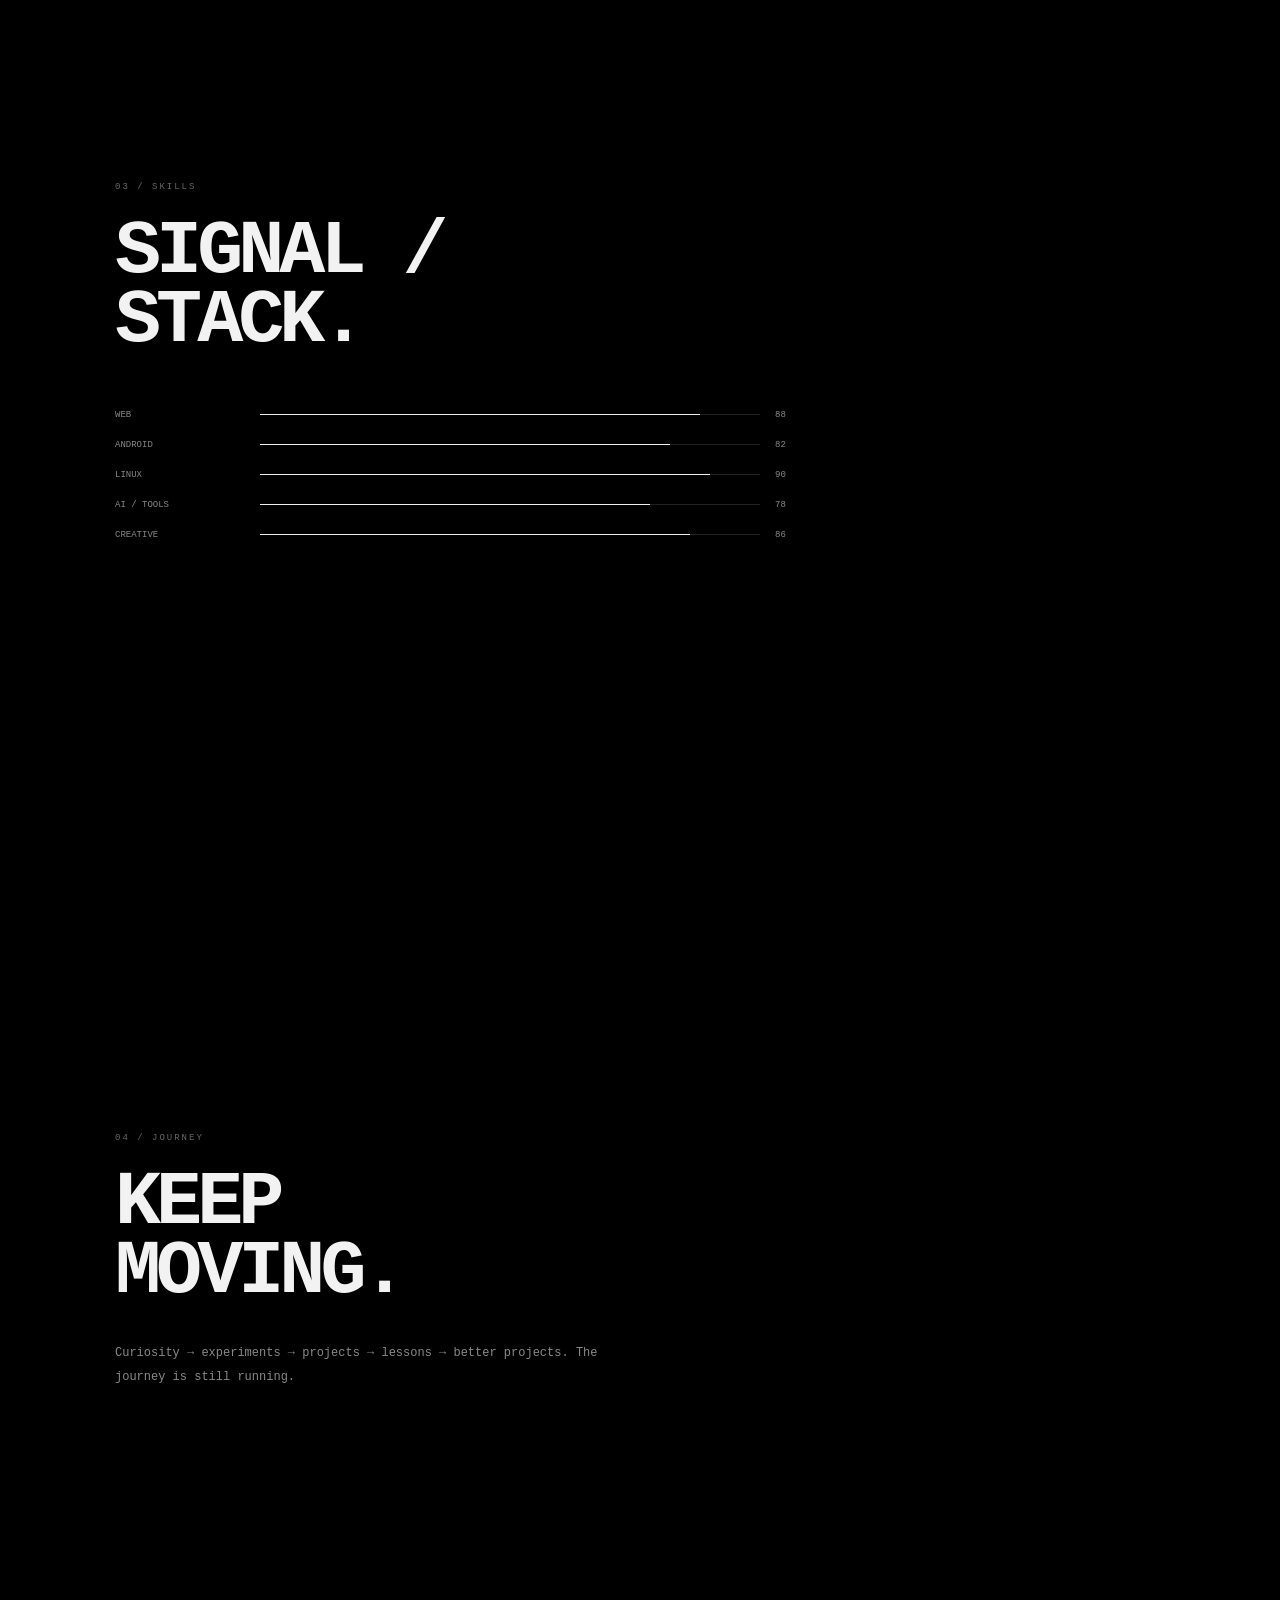
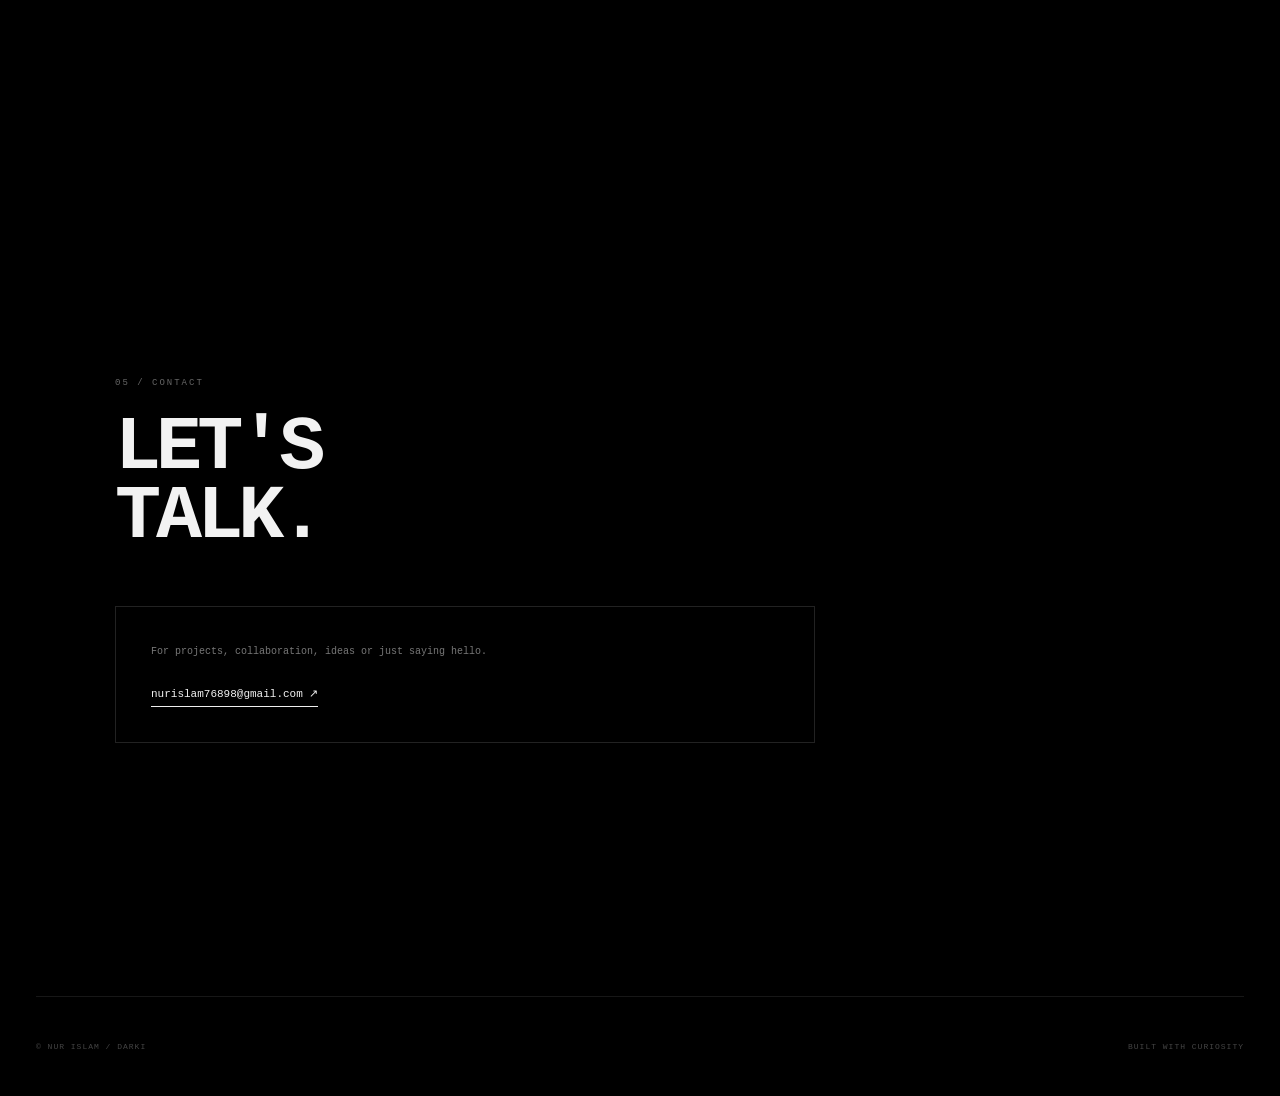
==== commit fa974cff: "refine experiment to match minimal reference" ====
--- a/index.html
+++ b/index.html
@@ -3,42 +3,122 @@
 <head>
 <meta charset="utf-8">
 <meta name="viewport" content="width=device-width,initial-scale=1">
-<meta name="description" content="DARKI — Nur Islam. Creative technologist, developer and designer.">
+<meta name="description" content="DARKI — Nur Islam. Developer, designer and creative technologist.">
 <title>DARKI / NUR ISLAM</title>
 <style>
-:root{--bg:#000;--panel:#050505;--soft:#090909;--line:#202020;--muted:#777;--white:#f5f5f5;--max:1460px}*{box-sizing:border-box;margin:0;padding:0}html{scroll-behavior:smooth}body{background:#000;color:var(--white);font-family:"SFMono-Regular",Consolas,"Liberation Mono",monospace;overflow-x:hidden}a{color:inherit;text-decoration:none}button{font:inherit;color:inherit}.wrap{width:min(calc(100% - 56px),var(--max));margin:auto}.top{height:66px;border-bottom:1px solid #222;display:flex;align-items:center;position:fixed;top:0;left:0;right:0;z-index:20;background:#000}.nav{display:flex;align-items:center;justify-content:space-between}.brand{font-size:19px;font-weight:900;letter-spacing:-1px;white-space:nowrap}.brand i{font-style:normal;color:#666;font-size:11px;margin-left:13px}.links{display:flex;gap:30px;list-style:none}.links a{font-size:11px;color:#aaa;letter-spacing:1px}.links a:hover{color:#fff}.clock{border:1px solid #555;padding:9px 16px;font-size:11px;min-width:106px;text-align:center}.menu{display:none;border:1px solid #333;background:#000;padding:8px 11px}.hero{min-height:610px;padding-top:120px;display:grid;grid-template-columns:1fr 1.15fr 1fr;gap:34px;align-items:center}.eyebrow{font-size:11px;color:#888;letter-spacing:1px;margin-bottom:17px}.name{font-size:clamp(54px,6.5vw,98px);line-height:.9;letter-spacing:-6px;font-weight:950}.name:after{content:"_";animation:blink 1s steps(1) infinite}@keyframes blink{50%{opacity:0}}.roles{font-size:11px;color:#aaa;letter-spacing:2px;margin-top:19px}.copy{color:#bbb;line-height:1.75;font-size:13px;max-width:430px;margin-top:28px}.actions{display:flex;gap:12px;margin-top:28px;flex-wrap:wrap}.btn{border:1px solid #444;padding:12px 17px;font-size:10px;letter-spacing:1px;text-transform:uppercase}.btn:hover{border-color:#fff;background:#fff;color:#000}.btn.primary{background:#fff;color:#000;border-color:#fff}.social{display:flex;gap:18px;margin-top:28px;color:#aaa;font-size:11px}.social a:hover{color:#fff}.orbit-wrap{height:470px;position:relative;display:grid;place-items:center}.orbit{position:absolute;border:1px solid #252525;border-radius:50%;animation:spin 25s linear infinite}.o1{width:430px;height:430px}.o2{width:330px;height:330px;animation-duration:18s;animation-direction:reverse}.o3{width:230px;height:230px;animation-duration:12s}.orb-dot{position:absolute;width:7px;height:7px;border-radius:50%;background:#fff;top:-4px;left:50%;box-shadow:0 0 18px #fff}.o2 .orb-dot{width:5px;height:5px;background:#777}.o3 .orb-dot{width:4px;height:4px}@keyframes spin{to{transform:rotate(360deg)}}.planet{width:184px;height:184px;border-radius:50%;position:relative;background:radial-gradient(circle at 34% 28%,#777 0 2%,transparent 3%),radial-gradient(circle at 65% 45%,#555 0 3%,transparent 4%),radial-gradient(circle at 43% 67%,#888 0 2%,transparent 3%),radial-gradient(circle,#222,#020202 70%);border:1px solid #555;box-shadow:0 0 45px rgba(255,255,255,.08),inset -22px -15px 35px #000}.planet:before,.planet:after{content:"";position:absolute;border:1px solid #555;border-radius:50%;opacity:.45}.planet:before{inset:25px 45px;transform:rotate(20deg)}.planet:after{inset:48px 20px;transform:rotate(-28deg)}.planet-label{position:absolute;bottom:18px;left:50%;transform:translateX(-50%);font-size:9px;letter-spacing:3px;color:#aaa}.orbit-label{position:absolute;font-size:10px;color:#aaa;letter-spacing:1px}.l1{top:0}.l2{left:0;top:28%}.l3{right:0;top:28%}.l4{left:0;bottom:21%}.l5{right:0;bottom:21%}.l6{bottom:0}.side{display:flex;flex-direction:column;gap:30px}.panel{border:1px solid #222;background:#020202}.panel h3{font-size:11px;letter-spacing:1px;padding:17px 20px;border-bottom:1px solid #1d1d1d}.status{padding:17px 20px}.row{display:grid;grid-template-columns:85px 1fr;gap:15px;font-size:10px;line-height:2.05;color:#aaa}.row b{color:#eee;font-weight:500}.online:before{content:"";display:inline-block;width:6px;height:6px;background:#fff;border-radius:50%;margin-right:8px;box-shadow:0 0 10px #fff}.quote{padding:23px 20px;color:#bbb;font-size:12px;line-height:1.9}.quote strong{display:block;color:#666;font-size:9px;margin-top:14px}.ticker{border:1px solid #242424;height:60px;display:flex;align-items:center;overflow:hidden;margin-bottom:42px}.ticker-dot{width:20px;height:20px;border:1px solid #aaa;border-radius:50%;margin:0 24px;position:relative;flex:none}.ticker-dot:after{content:"";position:absolute;width:6px;height:6px;background:#fff;border-radius:50%;inset:6px}.ticker-track{display:flex;gap:40px;white-space:nowrap;animation:marquee 24s linear infinite;font-size:10px;color:#888;letter-spacing:1px}.ticker-track b{color:#eee;font-weight:500}@keyframes marquee{to{transform:translateX(-50%)}}.wave{width:260px;height:25px;display:flex;align-items:center;gap:2px;margin:0 25px;opacity:.7}.wave i{display:block;width:2px;background:#777;animation:wave .9s ease-in-out infinite alternate}.wave i:nth-child(3n){height:19px}.wave i:nth-child(3n+1){height:8px}.wave i:nth-child(3n+2){height:13px}.wave i:nth-child(4n){height:22px}@keyframes wave{to{transform:scaleY:.35}}.section-head{display:flex;align-items:center;gap:18px;margin-bottom:28px}.square{width:12px;height:12px;background:#fff}.section-head h2{font-size:16px;letter-spacing:1px}.rule{height:1px;background:#262626;flex:1}.view{font-size:9px;color:#aaa;letter-spacing:1px}.projects{position:relative;overflow:hidden}.project-track{display:flex;gap:18px;transition:transform .5s cubic-bezier(.2,.8,.2,1)}.card{flex:0 0 calc((100% - 90px)/6);min-width:190px;height:212px;border:1px solid #282828;background:#030303;padding:18px;position:relative;overflow:hidden;transition:.3s}.card:hover{border-color:#666;transform:translateY(-4px)}.card .icon{font-size:25px;margin-bottom:18px}.card h3{font-size:14px;letter-spacing:.5px}.card p{font-size:9px;line-height:1.65;color:#888;margin-top:13px}.tags{position:absolute;left:18px;bottom:17px;display:flex;gap:5px;flex-wrap:wrap;padding-right:45px}.tag{border:1px solid #303030;padding:4px 6px;color:#aaa;font-size:7px}.arrow{position:absolute;right:17px;bottom:16px;width:34px;height:34px;border:1px solid #333;background:#000;cursor:pointer;font-size:16px}.arrow:hover{background:#fff;color:#000}.controls{display:flex;justify-content:space-between;margin-top:16px}.arrows{display:flex;gap:7px}.arrows button{width:38px;height:30px;border:1px solid #333;background:#000;cursor:pointer}.arrows button:hover{background:#fff;color:#000}.more{font-size:9px;color:#777;align-self:center}.lower{display:grid;grid-template-columns:1fr 1fr;gap:18px;margin-top:55px}.metric{padding:24px;border:1px solid #222;background:#030303}.metric-title{font-size:10px;color:#777;letter-spacing:1px}.bars{height:125px;margin-top:20px;display:flex;align-items:flex-end;gap:12px}.bar{flex:1;background:linear-gradient(#eee,#333);transform-origin:bottom;animation:rise 1.4s ease both}.bar:nth-child(1){height:45%}.bar:nth-child(2){height:72%;animation-delay:.08s}.bar:nth-child(3){height:56%;animation-delay:.16s}.bar:nth-child(4){height:88%;animation-delay:.24s}.bar:nth-child(5){height:66%;animation-delay:.32s}.bar:nth-child(6){height:94%;animation-delay:.4s}@keyframes rise{from{transform:scaleY(0)}}.mini-grid{display:grid;grid-template-columns:repeat(3,1fr);gap:8px;margin-top:20px}.mini{border:1px solid #252525;padding:15px}.mini b{font-size:19px}.mini span{display:block;color:#666;font-size:8px;margin-top:5px}.footer{border-top:1px solid #222;margin-top:80px;padding:24px 0;display:flex;justify-content:space-between;color:#666;font-size:8px;letter-spacing:1px}.reveal{opacity:0;transform:translateY(18px);transition:.7s}.reveal.show{opacity:1;transform:none}@media(max-width:1100px){.hero{grid-template-columns:1fr 1fr}.orbit-wrap{grid-column:2;grid-row:1/3}.side{grid-column:1;grid-row:2}.card{flex-basis:calc((100% - 54px)/4)}}@media(max-width:750px){.wrap{width:min(calc(100% - 28px),var(--max))}.links,.clock{display:none}.menu{display:block}.hero{grid-template-columns:1fr;min-height:auto;padding-top:105px;padding-bottom:55px}.orbit-wrap{grid-column:auto;grid-row:auto;order:2;height:350px}.side{grid-column:auto;grid-row:auto;order:3}.o1{width:310px;height:310px}.o2{width:240px;height:240px}.o3{width:170px;height:170px}.planet{width:135px;height:135px}.l1,.l6{display:none}.card{flex-basis:calc((100% - 18px)/2);height:225px}.lower{grid-template-columns:1fr}.ticker{height:54px}.wave{display:none}.footer{flex-direction:column;gap:8px}}
+*{box-sizing:border-box;margin:0;padding:0}
+html{scroll-behavior:smooth;background:#000}
+body{background:#000;color:#f2f2f2;font-family:"SFMono-Regular",Consolas,"Liberation Mono",monospace;overflow-x:hidden}
+a{color:inherit;text-decoration:none}
+.wrap{width:calc(100% - 72px);margin:auto}
+.top{position:fixed;z-index:100;top:0;left:0;right:0;height:82px;background:#000}
+.nav{height:100%;display:flex;align-items:center}
+.brand{font-size:17px;font-weight:900;letter-spacing:-1px;white-space:nowrap}
+.brand:before{content:"■";font-size:11px;margin-right:10px}
+.brand i{font-style:normal;color:#777;font-size:9px;letter-spacing:.5px;margin-left:15px;font-weight:600}
+.links{margin-left:auto;display:flex;gap:34px;list-style:none}
+.links a{font-size:10px;font-weight:700;letter-spacing:1px;color:#eee;transition:opacity .25s}
+.links a:hover{opacity:.45}
+.hero{height:100vh;min-height:650px;position:relative;padding-top:82px}
+.empty-stage{position:absolute;inset:82px 0 0;display:flex;align-items:flex-end;justify-content:center;padding-bottom:9vh}
+.line{width:190px;height:3px;background:#eee;display:block;transform-origin:left;animation:lineIn 1.3s cubic-bezier(.2,.8,.2,1) both}
+@keyframes lineIn{from{transform:scaleX(0);opacity:0}to{transform:scaleX(1);opacity:1}}
+.cursor{position:absolute;right:0;bottom:9vh;width:5px;height:3px;background:#eee;opacity:.8;animation:blink 1s steps(1) infinite}
+@keyframes blink{50%{opacity:0}}
+.content{border-top:1px solid #111}
+.section{min-height:100vh;padding:150px 0 120px;display:flex;align-items:center}
+.section-inner{width:100%;max-width:1050px;margin:auto}
+.kicker{font-size:9px;color:#666;letter-spacing:2px;margin-bottom:25px}
+h2{font-size:clamp(34px,6vw,82px);font-weight:900;letter-spacing:-5px;line-height:.9}
+.lead{max-width:540px;margin-top:35px;color:#888;font-size:12px;line-height:2}
+.minimal-grid{display:grid;grid-template-columns:repeat(3,1fr);gap:1px;background:#202020;margin-top:55px;border:1px solid #202020}
+.cell{background:#000;min-height:150px;padding:25px}
+.cell small{color:#555;font-size:8px;letter-spacing:1px}
+.cell strong{display:block;font-size:15px;margin-top:18px}
+.cell p{font-size:9px;line-height:1.7;color:#666;margin-top:12px}
+.project-list{margin-top:55px;border-top:1px solid #222}
+.project{display:grid;grid-template-columns:60px 1fr auto;gap:20px;align-items:center;padding:24px 0;border-bottom:1px solid #1b1b1b;transition:padding .25s}
+.project:hover{padding-left:12px;padding-right:12px;background:#030303}
+.num{font-size:9px;color:#555}
+.project h3{font-size:15px;letter-spacing:.5px}
+.project p{font-size:9px;color:#666;margin-top:8px;line-height:1.6}
+.arrow{font-size:18px;color:#777}
+.skills{margin-top:55px;display:grid;gap:20px;max-width:700px}
+.skill{display:grid;grid-template-columns:130px 1fr 40px;gap:15px;align-items:center;font-size:9px;color:#888}
+.track{height:1px;background:#222;position:relative}
+.fill{position:absolute;left:0;top:0;height:1px;background:#eee;transform-origin:left;animation:grow 1.4s ease both}
+@keyframes grow{from{transform:scaleX(0)}}
+.contact-box{margin-top:55px;border:1px solid #222;padding:35px;max-width:700px}
+.contact-box p{font-size:10px;line-height:2;color:#777}
+.contact-box a{display:inline-block;margin-top:25px;font-size:11px;border-bottom:1px solid #eee;padding-bottom:6px}
+.footer{height:100px;border-top:1px solid #171717;display:flex;align-items:center;justify-content:space-between;color:#444;font-size:8px;letter-spacing:1px}
+@media(max-width:850px){.wrap{width:calc(100% - 34px)}.top{height:68px}.links{gap:14px}.links a{font-size:8px}.brand{font-size:14px}.brand i{display:none}.hero{padding-top:68px}.empty-stage{inset:68px 0 0;padding-bottom:12vh}.line{width:135px}.cursor{bottom:12vh}.minimal-grid{grid-template-columns:1fr}.section{padding:110px 0}.project{grid-template-columns:38px 1fr 20px}h2{letter-spacing:-3px}.skill{grid-template-columns:90px 1fr 30px}}
+@media(max-width:560px){.links{gap:9px}.links li:nth-child(2),.links li:nth-child(5){display:none}.links a{font-size:7px}.hero{min-height:580px}.empty-stage{padding-bottom:15vh}.line{height:2px}.cursor{height:2px;bottom:15vh}}
 </style>
 </head>
 <body>
-<header class="top"><div class="wrap nav"><a class="brand" href="#home">■ DARKI <i>/ NUR ISLAM</i></a><ul class="links"><li><a href="#home">[ HOME ]</a></li><li><a href="#about">[ ABOUT ]</a></li><li><a href="#projects">[ PROJECTS ]</a></li><li><a href="#skills">[ SKILLS ]</a></li><li><a href="#journey">[ JOURNEY ]</a></li><li><a href="#contact">[ CONTACT ]</a></li></ul><div class="clock" id="clock">00:00:00</div><button class="menu" id="menu">☰</button></div></header>
-<main id="home" class="wrap">
-<section class="hero">
-<div class="hero-copy reveal"><div class="eyebrow">&gt; INITIALIZING PORTFOLIO...</div><h1 class="name">NUR ISLAM</h1><div class="roles"># BUILDER &nbsp; # LEARNER &nbsp; # EXPLORER</div><p class="copy">Turning curiosity into projects.<br>Exploring technology, creativity<br>and ideas that make life better.</p><div class="actions"><a class="btn primary" href="#projects">&gt; VIEW PROJECTS</a><a class="btn" href="mailto:nurislam76898@gmail.com">&gt; CONTACT ME</a></div><div class="social"><a href="https://github.com/nur12islam">[ GITHUB ]</a><a href="https://instagram.com/darki0047">[ INSTAGRAM ]</a><a href="https://t.me/darki0047">[ TELEGRAM ]</a></div></div>
-<div class="orbit-wrap reveal"><div class="orbit o1"><span class="orb-dot"></span></div><div class="orbit o2"><span class="orb-dot"></span></div><div class="orbit o3"><span class="orb-dot"></span></div><div class="planet"><span class="planet-label">DARKI</span></div><span class="orbit-label l1">AI</span><span class="orbit-label l2">ANDROID</span><span class="orbit-label l3">WEB</span><span class="orbit-label l4">CREATIVE</span><span class="orbit-label l5">LINUX</span><span class="orbit-label l6">OPEN SOURCE</span></div>
-<div class="side reveal"><div class="panel"><h3>SYSTEM STATUS</h3><div class="status"><div class="row"><span>OS</span><b>&gt; Human v1.0</b></div><div class="row"><span>MODE</span><b>&gt; Focused</b></div><div class="row"><span>LOCATION</span><b>&gt; India</b></div><div class="row"><span>TIME</span><b id="statusTime">&gt; --:--:--</b></div><div class="row"><span>STATUS</span><b class="online">Online</b></div></div></div><div class="panel quote">“ A curious mind<br>&nbsp;&nbsp;can build a beautiful<br>&nbsp;&nbsp;tomorrow. ”<strong>— NUR ISLAM</strong></div></div>
+<header class="top"><nav class="wrap nav">
+<a class="brand" href="#home">DARKI <i>/ NUR ISLAM</i></a>
+<ul class="links">
+<li><a href="#home">[ HOME ]</a></li>
+<li><a href="#about">[ ABOUT ]</a></li>
+<li><a href="#projects">[ PROJECTS ]</a></li>
+<li><a href="#skills">[ SKILLS ]</a></li>
+<li><a href="#journey">[ JOURNEY ]</a></li>
+<li><a href="#contact">[ CONTACT ]</a></li>
+</ul>
+</nav></header>
+
+<main id="home">
+<section class="hero" aria-label="DARKI portfolio introduction">
+<div class="empty-stage"><span class="line"></span><span class="cursor"></span></div>
 </section>
-<div class="ticker reveal"><div class="ticker-dot"></div><div class="ticker-track"><span>// EXPLORING IDEAS</span><span>BUILDING SOLUTIONS</span><span><b>SHARING KNOWLEDGE</b></span><span>//</span><span>EXPLORING IDEAS</span><span>BUILDING SOLUTIONS</span><span><b>SHARING KNOWLEDGE</b></span><span>//</span></div><div class="wave">i i i i i i i i i i i i i i i i i i i i i i i i i i i i i i</div><span style="font-size:9px;margin-right:22px;white-space:nowrap">[ STAY CURIOUS ]</span></div>
-<section id="projects" class="reveal"><div class="section-head"><span class="square"></span><h2>FEATURED PROJECTS</h2><div class="rule"></div><a class="view" href="https://github.com/nur12islam?tab=repositories">[ VIEW ALL → ]</a></div><div class="projects"><div class="project-track" id="track">
-<article class="card"><div class="icon">◇</div><h3>Odysseus</h3><p>Self-hosted AI workspace for research, writing and productivity.</p><div class="tags"><span class="tag">AI</span><span class="tag">SELF-HOSTED</span><span class="tag">TOOLS</span></div><a class="arrow" href="https://github.com/nur12islam/odysseus">↗</a></article>
-<article class="card"><div class="icon">◉</div><h3>RITS</h3><p>Modular Telegram project focused on powerful utilities.</p><div class="tags"><span class="tag">TELEGRAM</span><span class="tag">BOT</span><span class="tag">PYTHON</span></div><a class="arrow" href="https://github.com/nur12islam/Rits">↗</a></article>
-<article class="card"><div class="icon">›_</div><h3>RITS-UB</h3><p>Modular Telegram userbot built with GramJS and TypeScript.</p><div class="tags"><span class="tag">TELEGRAM</span><span class="tag">USERBOT</span><span class="tag">TS</span></div><a class="arrow" href="https://github.com/nur12islam/rits-ub">↗</a></article>
-<article class="card"><div class="icon">▤</div><h3>Thesis-Verse</h3><p>AI-assisted academic research discovery and thesis planning.</p><div class="tags"><span class="tag">AI</span><span class="tag">ACADEMIC</span><span class="tag">RESEARCH</span></div><a class="arrow" href="https://github.com/nur12islam/Thesis-Verse">↗</a></article>
-<article class="card"><div class="icon">▣</div><h3>PC-DARKI</h3><p>Linux desktop environment for Android using Termux and XFCE.</p><div class="tags"><span class="tag">ANDROID</span><span class="tag">LINUX</span><span class="tag">XFCE</span></div><a class="arrow" href="https://github.com/nur12islam/Pc-darki">↗</a></article>
-<article class="card"><div class="icon">▥</div><h3>MUSIC-VC</h3><p>Voice conversion project for music and audio experimentation.</p><div class="tags"><span class="tag">AI</span><span class="tag">AUDIO</span><span class="tag">VOICE</span></div><a class="arrow" href="https://github.com/nur12islam/MUSIC-VC">↗</a></article>
-<article class="card"><div class="icon">⌘</div><h3>Userge</h3><p>Telegram userbot project and automation toolkit.</p><div class="tags"><span class="tag">PYTHON</span><span class="tag">TELEGRAM</span></div><a class="arrow" href="https://github.com/nur12islam/Userge">↗</a></article>
-<article class="card"><div class="icon">⌁</div><h3>Ultroid_x</h3><p>Telegram automation and userbot experimentation.</p><div class="tags"><span class="tag">PYTHON</span><span class="tag">BOT</span></div><a class="arrow" href="https://github.com/nur12islam/Ultroid_x">↗</a></article>
-<article class="card"><div class="icon">▦</div><h3>DDT</h3><p>Developer project exploring practical software workflows.</p><div class="tags"><span class="tag">OPEN SOURCE</span><span class="tag">DEV</span></div><a class="arrow" href="https://github.com/nur12islam/DDT">↗</a></article>
-</div><div class="controls"><span class="more">9 PUBLIC PROJECTS · DRAG / USE ARROWS</span><div class="arrows"><button id="prev">←</button><button id="next">→</button></div></div></div></section>
-<section id="skills" class="lower reveal"><div class="metric"><div class="metric-title">SKILL SIGNAL / CREATIVE × TECHNICAL</div><div class="bars"><i class="bar"></i><i class="bar"></i><i class="bar"></i><i class="bar"></i><i class="bar"></i><i class="bar"></i></div></div><div class="metric"><div class="metric-title">STACK / CURRENT TOOLBOX</div><div class="mini-grid"><div class="mini"><b>JS</b><span>WEB</span></div><div class="mini"><b>PY</b><span>AUTOMATION</span></div><div class="mini"><b>TS</b><span>RITS-UB</span></div><div class="mini"><b>AI</b><span>RESEARCH</span></div><div class="mini"><b>LIN</b><span>SELF HOST</span></div><div class="mini"><b>UX</b><span>DESIGN</span></div></div></div></section>
-<section id="about" style="padding:80px 0 30px" class="reveal"><div class="section-head"><span class="square"></span><h2>ABOUT / JOURNEY</h2><div class="rule"></div></div><p class="copy" style="max-width:780px;margin-top:0">Nur Islam, professionally known as DARKI — a student, video editor, graphic designer and independent developer. The working philosophy is simple: stay curious, build things, break things, learn, and build again.</p></section>
-<section id="contact" style="padding:65px 0 30px;text-align:center" class="reveal"><div class="eyebrow">&gt; CONNECTION CHANNEL READY</div><h2 style="font-size:clamp(35px,7vw,90px);letter-spacing:-5px">LET'S BUILD.</h2><a class="btn primary" style="display:inline-flex;margin-top:25px" href="mailto:nurislam76898@gmail.com">START A CONVERSATION</a></section>
+
+<div class="content">
+<section id="about" class="section"><div class="section-inner">
+<div class="kicker">01 / ABOUT</div>
+<h2>QUIETLY<br>BUILDING.</h2>
+<p class="lead">Nur Islam — developer, designer and creative technologist. Exploring software, Android, Linux, web development and creative tools through things I actually build.</p>
+<div class="minimal-grid"><div class="cell"><small>FOCUS</small><strong>BUILD</strong><p>Turning ideas into working projects.</p></div><div class="cell"><small>APPROACH</small><strong>EXPLORE</strong><p>Learn by experimenting and breaking things.</p></div><div class="cell"><small>VALUES</small><strong>SHARE</strong><p>Open source, useful tools and knowledge.</p></div></div>
+</div></section>
+
+<section id="projects" class="section"><div class="section-inner">
+<div class="kicker">02 / PROJECTS</div><h2>SELECTED<br>WORK.</h2>
+<div class="project-list">
+<a class="project" href="https://github.com/nur12islam/odysseus"><span class="num">01</span><div><h3>ODYSSEUS</h3><p>Self-hosted AI workspace for chat, agents, research and productivity.</p></div><span class="arrow">↗</span></a>
+<a class="project" href="https://github.com/nur12islam/Rits"><span class="num">02</span><div><h3>RITS</h3><p>Telegram userbot project built around modular utilities and automation.</p></div><span class="arrow">↗</span></a>
+<a class="project" href="https://github.com/nur12islam/rits-ub"><span class="num">03</span><div><h3>RITS-UB</h3><p>Advanced modular Telegram userbot using MTProto, GramJS and TypeScript.</p></div><span class="arrow">↗</span></a>
+<a class="project" href="https://github.com/nur12islam/Thesis-Verse"><span class="num">04</span><div><h3>THESIS-VERSE</h3><p>AI-assisted academic research discovery and thesis planning platform.</p></div><span class="arrow">↗</span></a>
+<a class="project" href="https://github.com/nur12islam/Pc-darki"><span class="num">05</span><div><h3>PC-DARKI</h3><p>PC-style Linux desktop experience for Android using Termux and XFCE.</p></div><span class="arrow">↗</span></a>
+<a class="project" href="https://github.com/nur12islam/MUSIC-VC"><span class="num">06</span><div><h3>MUSIC-VC</h3><p>Music and voice-chat focused open-source project.</p></div><span class="arrow">↗</span></a>
+<a class="project" href="https://github.com/nur12islam/Userge"><span class="num">07</span><div><h3>USERGE</h3><p>Telegram automation and userbot project.</p></div><span class="arrow">↗</span></a>
+<a class="project" href="https://github.com/nur12islam/Ultroid_x"><span class="num">08</span><div><h3>ULTROID_X</h3><p>Telegram automation and utility project.</p></div><span class="arrow">↗</span></a>
+<a class="project" href="https://github.com/nur12islam/DDT"><span class="num">09</span><div><h3>DDT</h3><p>Open-source development project.</p></div><span class="arrow">↗</span></a>
+</div>
+</div></section>
+
+<section id="skills" class="section"><div class="section-inner">
+<div class="kicker">03 / SKILLS</div><h2>SIGNAL /<br>STACK.</h2>
+<div class="skills">
+<div class="skill"><span>WEB</span><div class="track"><i class="fill" style="width:88%"></i></div><span>88</span></div>
+<div class="skill"><span>ANDROID</span><div class="track"><i class="fill" style="width:82%"></i></div><span>82</span></div>
+<div class="skill"><span>LINUX</span><div class="track"><i class="fill" style="width:90%"></i></div><span>90</span></div>
+<div class="skill"><span>AI / TOOLS</span><div class="track"><i class="fill" style="width:78%"></i></div><span>78</span></div>
+<div class="skill"><span>CREATIVE</span><div class="track"><i class="fill" style="width:86%"></i></div><span>86</span></div>
+</div>
+</div></section>
+
+<section id="journey" class="section"><div class="section-inner">
+<div class="kicker">04 / JOURNEY</div><h2>KEEP<br>MOVING.</h2>
+<p class="lead">Curiosity → experiments → projects → lessons → better projects. The journey is still running.</p>
+</div></section>
+
+<section id="contact" class="section"><div class="section-inner">
+<div class="kicker">05 / CONTACT</div><h2>LET'S<br>TALK.</h2>
+<div class="contact-box"><p>For projects, collaboration, ideas or just saying hello.</p><a href="mailto:nurislam76898@gmail.com">nurislam76898@gmail.com ↗</a></div>
+</div></section>
+</div>
 </main>
-<footer class="wrap footer"><span>© <span id="year"></span> NUR ISLAM · DARKI</span><span>STUDENT · CREATOR · DEVELOPER</span><span>KOLKATA, INDIA</span></footer>
-<script>
-const clock=document.getElementById('clock'),statusTime=document.getElementById('statusTime');function tick(){const d=new Date(),t=d.toLocaleTimeString('en-GB',{hour12:false});clock.textContent=t;statusTime.textContent='> '+t}tick();setInterval(tick,1000);document.getElementById('year').textContent=new Date().getFullYear();
-const track=document.getElementById('track'),prev=document.getElementById('prev'),next=document.getElementById('next');let pos=0;function step(dir){const card=track.querySelector('.card');const gap=18;const visible=window.innerWidth>1100?6:window.innerWidth>750?4:2;const max=Math.max(0,track.children.length-visible);pos=Math.max(0,Math.min(max,pos+dir));track.style.transform='translateX(-'+pos*(card.getBoundingClientRect().width+gap)+'px')}prev.onclick=()=>step(-1);next.onclick=()=>step(1);window.addEventListener('resize',()=>{pos=0;track.style.transform='translateX(0)'},{passive:true});
-const observer=new IntersectionObserver(es=>es.forEach(e=>{if(e.isIntersecting){e.target.classList.add('show');observer.unobserve(e.target)}}),{threshold:.12});document.querySelectorAll('.reveal').forEach(e=>observer.observe(e));
-document.getElementById('menu').onclick=()=>document.querySelector('.links').classList.toggle('open');
-</script>
+<footer class="wrap footer"><span>© NUR ISLAM / DARKI</span><span>BUILT WITH CURIOSITY</span></footer>
 </body>
-</html>+</html>
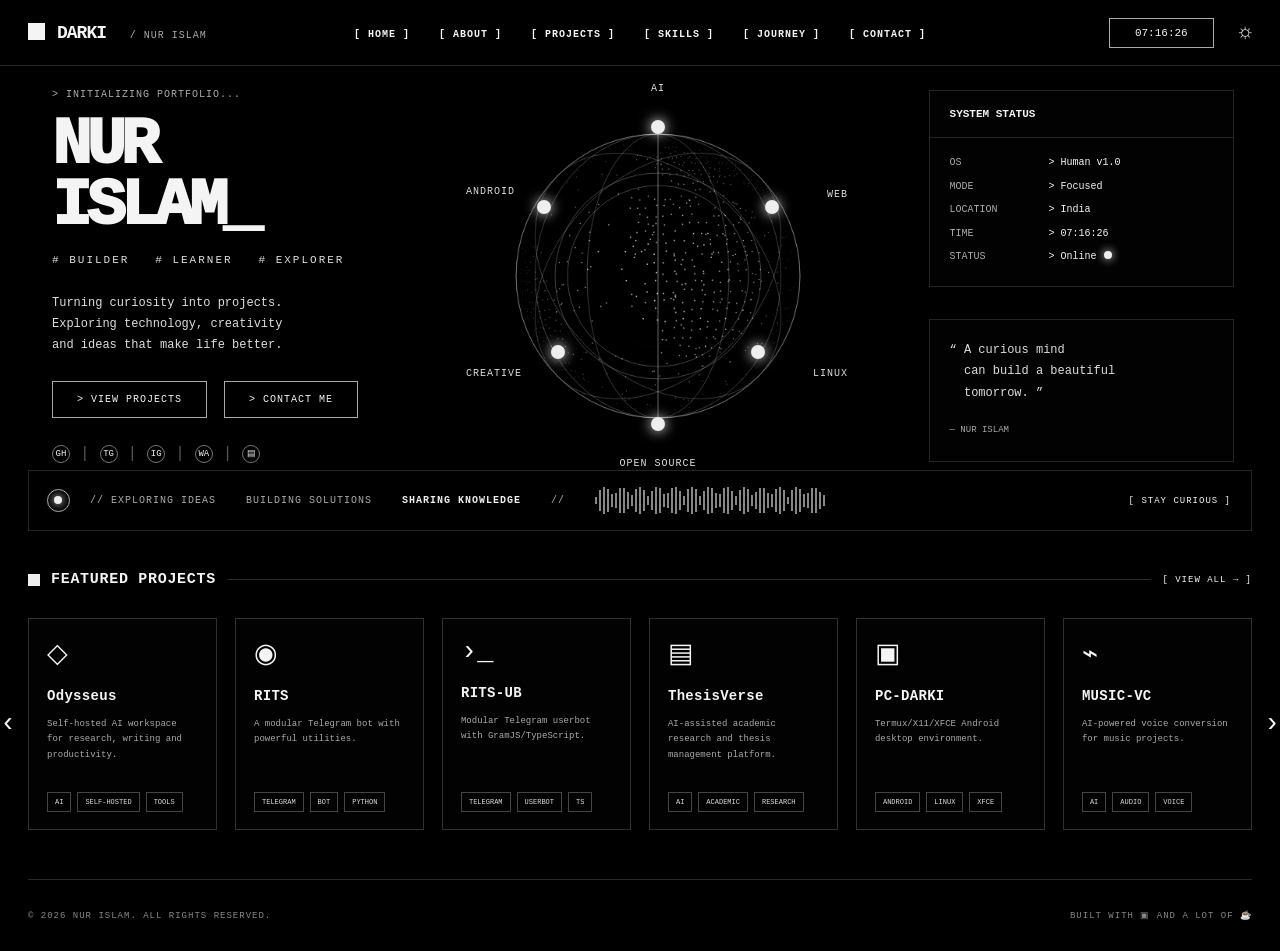
==== commit a821404c: "feat: recreate portfolio landing page from reference design" ====
--- a/index.html
+++ b/index.html
@@ -6,119 +6,72 @@
 <meta name="description" content="DARKI — Nur Islam. Developer, designer and creative technologist.">
 <title>DARKI / NUR ISLAM</title>
 <style>
-*{box-sizing:border-box;margin:0;padding:0}
-html{scroll-behavior:smooth;background:#000}
-body{background:#000;color:#f2f2f2;font-family:"SFMono-Regular",Consolas,"Liberation Mono",monospace;overflow-x:hidden}
-a{color:inherit;text-decoration:none}
-.wrap{width:calc(100% - 72px);margin:auto}
-.top{position:fixed;z-index:100;top:0;left:0;right:0;height:82px;background:#000}
-.nav{height:100%;display:flex;align-items:center}
-.brand{font-size:17px;font-weight:900;letter-spacing:-1px;white-space:nowrap}
-.brand:before{content:"■";font-size:11px;margin-right:10px}
-.brand i{font-style:normal;color:#777;font-size:9px;letter-spacing:.5px;margin-left:15px;font-weight:600}
-.links{margin-left:auto;display:flex;gap:34px;list-style:none}
-.links a{font-size:10px;font-weight:700;letter-spacing:1px;color:#eee;transition:opacity .25s}
-.links a:hover{opacity:.45}
-.hero{height:100vh;min-height:650px;position:relative;padding-top:82px}
-.empty-stage{position:absolute;inset:82px 0 0;display:flex;align-items:flex-end;justify-content:center;padding-bottom:9vh}
-.line{width:190px;height:3px;background:#eee;display:block;transform-origin:left;animation:lineIn 1.3s cubic-bezier(.2,.8,.2,1) both}
-@keyframes lineIn{from{transform:scaleX(0);opacity:0}to{transform:scaleX(1);opacity:1}}
-.cursor{position:absolute;right:0;bottom:9vh;width:5px;height:3px;background:#eee;opacity:.8;animation:blink 1s steps(1) infinite}
-@keyframes blink{50%{opacity:0}}
-.content{border-top:1px solid #111}
-.section{min-height:100vh;padding:150px 0 120px;display:flex;align-items:center}
-.section-inner{width:100%;max-width:1050px;margin:auto}
-.kicker{font-size:9px;color:#666;letter-spacing:2px;margin-bottom:25px}
-h2{font-size:clamp(34px,6vw,82px);font-weight:900;letter-spacing:-5px;line-height:.9}
-.lead{max-width:540px;margin-top:35px;color:#888;font-size:12px;line-height:2}
-.minimal-grid{display:grid;grid-template-columns:repeat(3,1fr);gap:1px;background:#202020;margin-top:55px;border:1px solid #202020}
-.cell{background:#000;min-height:150px;padding:25px}
-.cell small{color:#555;font-size:8px;letter-spacing:1px}
-.cell strong{display:block;font-size:15px;margin-top:18px}
-.cell p{font-size:9px;line-height:1.7;color:#666;margin-top:12px}
-.project-list{margin-top:55px;border-top:1px solid #222}
-.project{display:grid;grid-template-columns:60px 1fr auto;gap:20px;align-items:center;padding:24px 0;border-bottom:1px solid #1b1b1b;transition:padding .25s}
-.project:hover{padding-left:12px;padding-right:12px;background:#030303}
-.num{font-size:9px;color:#555}
-.project h3{font-size:15px;letter-spacing:.5px}
-.project p{font-size:9px;color:#666;margin-top:8px;line-height:1.6}
-.arrow{font-size:18px;color:#777}
-.skills{margin-top:55px;display:grid;gap:20px;max-width:700px}
-.skill{display:grid;grid-template-columns:130px 1fr 40px;gap:15px;align-items:center;font-size:9px;color:#888}
-.track{height:1px;background:#222;position:relative}
-.fill{position:absolute;left:0;top:0;height:1px;background:#eee;transform-origin:left;animation:grow 1.4s ease both}
-@keyframes grow{from{transform:scaleX(0)}}
-.contact-box{margin-top:55px;border:1px solid #222;padding:35px;max-width:700px}
-.contact-box p{font-size:10px;line-height:2;color:#777}
-.contact-box a{display:inline-block;margin-top:25px;font-size:11px;border-bottom:1px solid #eee;padding-bottom:6px}
-.footer{height:100px;border-top:1px solid #171717;display:flex;align-items:center;justify-content:space-between;color:#444;font-size:8px;letter-spacing:1px}
-@media(max-width:850px){.wrap{width:calc(100% - 34px)}.top{height:68px}.links{gap:14px}.links a{font-size:8px}.brand{font-size:14px}.brand i{display:none}.hero{padding-top:68px}.empty-stage{inset:68px 0 0;padding-bottom:12vh}.line{width:135px}.cursor{bottom:12vh}.minimal-grid{grid-template-columns:1fr}.section{padding:110px 0}.project{grid-template-columns:38px 1fr 20px}h2{letter-spacing:-3px}.skill{grid-template-columns:90px 1fr 30px}}
-@media(max-width:560px){.links{gap:9px}.links li:nth-child(2),.links li:nth-child(5){display:none}.links a{font-size:7px}.hero{min-height:580px}.empty-stage{padding-bottom:15vh}.line{height:2px}.cursor{height:2px;bottom:15vh}}
+:root{--bg:#000;--fg:#f4f4f4;--muted:#9a9a9a;--dim:#666;--line:#292929;--panel:#030303;--max:1460px}*{box-sizing:border-box;margin:0;padding:0}html{background:#000;scroll-behavior:smooth}body{background:#000;color:var(--fg);font-family:"SFMono-Regular",Consolas,"Liberation Mono",monospace;overflow-x:hidden}a{color:inherit;text-decoration:none}button{font:inherit;color:inherit}.wrap{width:min(calc(100% - 56px),var(--max));margin:auto}.top{height:66px;border-bottom:1px solid #292929;background:#000;position:fixed;inset:0 0 auto;z-index:50}.nav{height:100%;display:grid;grid-template-columns:1fr auto 1fr;align-items:center}.brand{font-size:18px;font-weight:900;letter-spacing:-1px;white-space:nowrap}.brand .sq{display:inline-block;width:17px;height:17px;background:#f4f4f4;margin-right:12px;vertical-align:-2px}.brand i{font-style:normal;color:#aaa;font-size:10px;font-weight:500;margin-left:14px;letter-spacing:1px}.links{display:flex;gap:29px;list-style:none;justify-content:center}.links a{font-size:10px;letter-spacing:1px;font-weight:700;white-space:nowrap}.links a:hover{opacity:.55}.tools{justify-self:end;display:flex;align-items:center;gap:25px}.clock{border:1px solid #aaa;min-width:105px;padding:8px 13px;text-align:center;font-size:11px}.theme{font-size:22px;line-height:1;opacity:.9}.hero{height:470px;padding-top:66px}.hero-grid{height:100%;display:grid;grid-template-columns:1fr 1.35fr .9fr;gap:28px;align-items:center}.intro{padding-left:24px}.eyebrow{font-size:10px;color:#aaa;letter-spacing:1px;margin-bottom:16px}.name{font-size:clamp(48px,5.1vw,78px);line-height:.92;letter-spacing:-5px;font-weight:950}.name:after{content:"_";animation:blink 1s steps(1) infinite}@keyframes blink{50%{opacity:0}}.roles{font-size:11px;letter-spacing:2px;color:#ddd;margin-top:17px}.copy{font-size:12px;line-height:1.75;color:#ddd;margin-top:27px;max-width:350px}.actions{display:flex;gap:17px;margin-top:25px}.btn{border:1px solid #aaa;padding:12px 24px;font-size:10px;letter-spacing:1px}.btn:hover{background:#fff;color:#000}.social{display:flex;gap:10px;margin-top:27px;color:#eee}.social a{display:flex;align-items:center;gap:8px;font-size:12px}.social .br{color:#555}.ico{width:18px;height:18px;display:inline-grid;place-items:center;border:1px solid #777;border-radius:50%;font-size:9px}.globe-wrap{height:420px;position:relative;display:grid;place-items:center}.globe{width:390px;height:390px;position:relative}.globe canvas{width:100%;height:100%;display:block}.orbit-label{position:absolute;font-size:10px;color:#ddd;letter-spacing:1px;white-space:nowrap}.ai{top:2px;left:50%;transform:translateX(-50%)}.android{top:105px;left:3px}.web{top:108px;right:5px}.creative{bottom:92px;left:3px}.linux{bottom:92px;right:5px}.opensource{bottom:2px;left:50%;transform:translateX(-50%)}.orbit-dot{position:absolute;width:14px;height:14px;border-radius:50%;background:#eee;box-shadow:0 0 13px #fff}.d1{top:39px;left:50%;transform:translateX(-50%)}.d2{top:119px;left:74px}.d3{top:119px;right:74px}.d4{bottom:112px;left:88px}.d5{bottom:112px;right:88px}.d6{bottom:40px;left:50%;transform:translateX(-50%)}.side{display:flex;flex-direction:column;gap:32px;padding-right:18px}.panel{border:1px solid #242424;background:#020202}.panel-title{padding:17px 20px;border-bottom:1px solid #242424;font-size:11px;font-weight:700}.status{padding:13px 20px 17px}.row{display:grid;grid-template-columns:85px 1fr;gap:14px;font-size:10px;line-height:2.35}.row span{color:#aaa}.row b{font-weight:500}.online:after{content:"";display:inline-block;width:8px;height:8px;border-radius:50%;background:#eee;margin-left:7px;box-shadow:0 0 10px #fff}.quote{padding:20px;font-size:12px;line-height:1.8;color:#ddd;min-height:143px}.quote small{display:block;margin-top:17px;color:#aaa;font-size:9px}.ticker{height:61px;border:1px solid #252525;display:grid;grid-template-columns:auto 1fr auto;align-items:center;margin-bottom:40px;overflow:hidden}.ticker-orb{width:23px;height:23px;border:1px solid #aaa;border-radius:50%;margin-left:18px;position:relative}.ticker-orb:after{content:"";position:absolute;width:8px;height:8px;background:#eee;border-radius:50%;inset:6px;box-shadow:0 0 9px #fff}.ticker-track{display:flex;align-items:center;gap:30px;white-space:nowrap;font-size:10px;color:#aaa;letter-spacing:1px;overflow:hidden;padding:0 20px}.ticker-track b{color:#eee}.wave{width:240px;height:34px;display:flex;align-items:center;gap:2px;opacity:.8}.wave i{width:2px;background:#aaa;display:block;animation:wave .75s ease-in-out infinite alternate}.wave i:nth-child(4n){height:25px}.wave i:nth-child(4n+1){height:10px}.wave i:nth-child(4n+2){height:17px}.wave i:nth-child(4n+3){height:7px}@keyframes wave{to{transform:scaleY:.35)}}.curious{font-size:9px;letter-spacing:1px;margin-right:20px;white-space:nowrap}.section-head{display:flex;align-items:center;gap:11px;margin-bottom:30px}.square{width:12px;height:12px;background:#eee}.section-head h2{font-size:15px;letter-spacing:.7px}.rule{height:1px;background:#2a2a2a;flex:1}.view{font-size:9px;letter-spacing:1px}.carousel{position:relative}.track{display:flex;gap:18px;overflow:hidden;scroll-behavior:smooth}.card{flex:0 0 calc((100% - 90px)/6);height:212px;border:1px solid #303030;background:#020202;padding:18px;position:relative;transition:.25s}.card:hover{border-color:#777;transform:translateY(-3px)}.card-icon{font-size:27px;margin-bottom:18px}.card h3{font-size:14px;letter-spacing:.3px}.card p{font-size:9px;color:#aaa;line-height:1.7;margin-top:13px;max-width:190px}.tags{position:absolute;left:18px;bottom:17px;display:flex;gap:6px}.tag{border:1px solid #444;padding:5px 7px;font-size:7px;color:#ddd}.carousel-btn{position:absolute;top:50%;transform:translateY(-50%);width:26px;height:42px;border:0;background:transparent;font-size:27px;cursor:pointer;z-index:3}.carousel-btn:hover{background:#fff;color:#000}.prev{left:-33px}.next{right:-33px}.footer{height:72px;border-top:1px solid #292929;margin-top:49px;display:flex;align-items:center;justify-content:space-between;color:#888;font-size:9px;letter-spacing:1px}.footer b{color:#ddd;font-weight:500}@media(max-width:1100px){.nav{grid-template-columns:auto 1fr auto}.links{gap:18px}.hero-grid{grid-template-columns:1fr 1.2fr .8fr}.globe{width:330px;height:330px}.card{flex-basis:calc((100% - 54px)/4)}}@media(max-width:820px){.wrap{width:calc(100% - 30px)}.top{height:62px}.links{display:none}.nav{grid-template-columns:1fr auto}.tools{gap:14px}.hero{height:auto;min-height:700px;padding-top:62px}.hero-grid{grid-template-columns:1fr;gap:10px;padding:35px 0}.intro{padding-left:0}.globe-wrap{height:390px;order:2}.side{padding:0;order:3}.side .quote{display:none}.ticker{margin-top:20px;grid-template-columns:auto 1fr}.curious{display:none}.wave{display:none}.track{overflow-x:auto;scrollbar-width:none}.track::-webkit-scrollbar{display:none}.card{flex-basis:260px}.prev{left:-7px}.next{right:-7px}.footer{font-size:7px}}
+@media(max-width:520px){.brand{font-size:15px}.brand .sq{width:14px;height:14px;margin-right:8px}.brand i{font-size:8px;margin-left:8px}.clock{min-width:88px;font-size:9px}.theme{font-size:18px}.hero{min-height:850px}.name{font-size:52px}.actions{gap:8px}.btn{padding:11px 14px}.globe{width:310px;height:310px}.orbit-label{font-size:8px}.android{left:-4px}.web{right:-4px}.creative{left:-4px}.linux{right:-4px}.d1{top:28px}.d2{top:91px;left:58px}.d3{top:91px;right:58px}.d4{bottom:85px;left:65px}.d5{bottom:85px;right:65px}.d6{bottom:28px}.ticker-track{font-size:8px;gap:18px}.section-head h2{font-size:12px}.card{height:205px}.footer{height:85px;flex-direction:column;justify-content:center;gap:9px}}
 </style>
 </head>
 <body>
 <header class="top"><nav class="wrap nav">
-<a class="brand" href="#home">DARKI <i>/ NUR ISLAM</i></a>
-<ul class="links">
-<li><a href="#home">[ HOME ]</a></li>
-<li><a href="#about">[ ABOUT ]</a></li>
-<li><a href="#projects">[ PROJECTS ]</a></li>
-<li><a href="#skills">[ SKILLS ]</a></li>
-<li><a href="#journey">[ JOURNEY ]</a></li>
-<li><a href="#contact">[ CONTACT ]</a></li>
-</ul>
+<a class="brand" href="#home"><span class="sq"></span>DARKI <i>/ NUR ISLAM</i></a>
+<ul class="links"><li><a href="#home">[ HOME ]</a></li><li><a href="#about">[ ABOUT ]</a></li><li><a href="#projects">[ PROJECTS ]</a></li><li><a href="#skills">[ SKILLS ]</a></li><li><a href="#journey">[ JOURNEY ]</a></li><li><a href="#contact">[ CONTACT ]</a></li></ul>
+<div class="tools"><span class="clock" id="clock">00:00:00</span><span class="theme">☼</span></div>
 </nav></header>
 
-<main id="home">
-<section class="hero" aria-label="DARKI portfolio introduction">
-<div class="empty-stage"><span class="line"></span><span class="cursor"></span></div>
+<main id="home" class="wrap">
+<section class="hero">
+<div class="hero-grid">
+<div class="intro">
+<div class="eyebrow">&gt; INITIALIZING PORTFOLIO...</div>
+<h1 class="name">NUR ISLAM</h1>
+<div class="roles"># BUILDER &nbsp; # LEARNER &nbsp; # EXPLORER</div>
+<p class="copy">Turning curiosity into projects.<br>Exploring technology, creativity<br>and ideas that make life better.</p>
+<div class="actions"><a class="btn" href="#projects">&gt; VIEW PROJECTS</a><a class="btn" href="mailto:nurislam76898@gmail.com">&gt; CONTACT ME</a></div>
+<div class="social"><a href="https://github.com/nur12islam" aria-label="GitHub"><span class="ico">GH</span></a><span class="br">|</span><a href="https://t.me/darki0047" aria-label="Telegram"><span class="ico">TG</span></a><span class="br">|</span><a href="https://instagram.com/darki0047" aria-label="Instagram"><span class="ico">IG</span></a><span class="br">|</span><a href="#contact" aria-label="WhatsApp"><span class="ico">WA</span></a><span class="br">|</span><a href="#projects" aria-label="Projects"><span class="ico">▤</span></a></div>
+</div>
+
+<div class="globe-wrap">
+<div class="globe"><canvas id="globe" width="500" height="500"></canvas><span class="orbit-label ai">AI</span><span class="orbit-label android">ANDROID</span><span class="orbit-label web">WEB</span><span class="orbit-label creative">CREATIVE</span><span class="orbit-label linux">LINUX</span><span class="orbit-label opensource">OPEN SOURCE</span><i class="orbit-dot d1"></i><i class="orbit-dot d2"></i><i class="orbit-dot d3"></i><i class="orbit-dot d4"></i><i class="orbit-dot d5"></i><i class="orbit-dot d6"></i></div>
+</div>
+
+<div class="side">
+<div class="panel"><div class="panel-title">SYSTEM STATUS</div><div class="status"><div class="row"><span>OS</span><b>&gt; Human v1.0</b></div><div class="row"><span>MODE</span><b>&gt; Focused</b></div><div class="row"><span>LOCATION</span><b>&gt; India</b></div><div class="row"><span>TIME</span><b id="statusTime">&gt; --:--:--</b></div><div class="row"><span>STATUS</span><b class="online">&gt; Online</b></div></div></div>
+<div class="panel quote">“ A curious mind<br>&nbsp;&nbsp;can build a beautiful<br>&nbsp;&nbsp;tomorrow. ”<small>— NUR ISLAM</small></div>
+</div>
+</div>
 </section>
 
-<div class="content">
-<section id="about" class="section"><div class="section-inner">
-<div class="kicker">01 / ABOUT</div>
-<h2>QUIETLY<br>BUILDING.</h2>
-<p class="lead">Nur Islam — developer, designer and creative technologist. Exploring software, Android, Linux, web development and creative tools through things I actually build.</p>
-<div class="minimal-grid"><div class="cell"><small>FOCUS</small><strong>BUILD</strong><p>Turning ideas into working projects.</p></div><div class="cell"><small>APPROACH</small><strong>EXPLORE</strong><p>Learn by experimenting and breaking things.</p></div><div class="cell"><small>VALUES</small><strong>SHARE</strong><p>Open source, useful tools and knowledge.</p></div></div>
-</div></section>
+<div class="ticker"><span class="ticker-orb"></span><div class="ticker-track"><span>// EXPLORING IDEAS</span><span>BUILDING SOLUTIONS</span><span><b>SHARING KNOWLEDGE</b></span><span>//</span><span class="wave" id="wave"></span></div><span class="curious">[ STAY CURIOUS ]</span></div>
 
-<section id="projects" class="section"><div class="section-inner">
-<div class="kicker">02 / PROJECTS</div><h2>SELECTED<br>WORK.</h2>
-<div class="project-list">
-<a class="project" href="https://github.com/nur12islam/odysseus"><span class="num">01</span><div><h3>ODYSSEUS</h3><p>Self-hosted AI workspace for chat, agents, research and productivity.</p></div><span class="arrow">↗</span></a>
-<a class="project" href="https://github.com/nur12islam/Rits"><span class="num">02</span><div><h3>RITS</h3><p>Telegram userbot project built around modular utilities and automation.</p></div><span class="arrow">↗</span></a>
-<a class="project" href="https://github.com/nur12islam/rits-ub"><span class="num">03</span><div><h3>RITS-UB</h3><p>Advanced modular Telegram userbot using MTProto, GramJS and TypeScript.</p></div><span class="arrow">↗</span></a>
-<a class="project" href="https://github.com/nur12islam/Thesis-Verse"><span class="num">04</span><div><h3>THESIS-VERSE</h3><p>AI-assisted academic research discovery and thesis planning platform.</p></div><span class="arrow">↗</span></a>
-<a class="project" href="https://github.com/nur12islam/Pc-darki"><span class="num">05</span><div><h3>PC-DARKI</h3><p>PC-style Linux desktop experience for Android using Termux and XFCE.</p></div><span class="arrow">↗</span></a>
-<a class="project" href="https://github.com/nur12islam/MUSIC-VC"><span class="num">06</span><div><h3>MUSIC-VC</h3><p>Music and voice-chat focused open-source project.</p></div><span class="arrow">↗</span></a>
-<a class="project" href="https://github.com/nur12islam/Userge"><span class="num">07</span><div><h3>USERGE</h3><p>Telegram automation and userbot project.</p></div><span class="arrow">↗</span></a>
-<a class="project" href="https://github.com/nur12islam/Ultroid_x"><span class="num">08</span><div><h3>ULTROID_X</h3><p>Telegram automation and utility project.</p></div><span class="arrow">↗</span></a>
-<a class="project" href="https://github.com/nur12islam/DDT"><span class="num">09</span><div><h3>DDT</h3><p>Open-source development project.</p></div><span class="arrow">↗</span></a>
-</div>
-</div></section>
+<section id="projects">
+<div class="section-head"><span class="square"></span><h2>FEATURED PROJECTS</h2><span class="rule"></span><a class="view" href="https://github.com/nur12islam?tab=repositories">[ VIEW ALL → ]</a></div>
+<div class="carousel"><button class="carousel-btn prev" id="prev">‹</button><div class="track" id="track">
+<article class="card"><div class="card-icon">◇</div><h3>Odysseus</h3><p>Self-hosted AI workspace for research, writing and productivity.</p><div class="tags"><span class="tag">AI</span><span class="tag">SELF-HOSTED</span><span class="tag">TOOLS</span></div></article>
+<article class="card"><div class="card-icon">◉</div><h3>RITS</h3><p>A modular Telegram bot with powerful utilities.</p><div class="tags"><span class="tag">TELEGRAM</span><span class="tag">BOT</span><span class="tag">PYTHON</span></div></article>
+<article class="card"><div class="card-icon">›_</div><h3>RITS-UB</h3><p>Modular Telegram userbot with GramJS/TypeScript.</p><div class="tags"><span class="tag">TELEGRAM</span><span class="tag">USERBOT</span><span class="tag">TS</span></div></article>
+<article class="card"><div class="card-icon">▤</div><h3>ThesisVerse</h3><p>AI-assisted academic research and thesis management platform.</p><div class="tags"><span class="tag">AI</span><span class="tag">ACADEMIC</span><span class="tag">RESEARCH</span></div></article>
+<article class="card"><div class="card-icon">▣</div><h3>PC-DARKI</h3><p>Termux/X11/XFCE Android desktop environment.</p><div class="tags"><span class="tag">ANDROID</span><span class="tag">LINUX</span><span class="tag">XFCE</span></div></article>
+<article class="card"><div class="card-icon">⌁</div><h3>MUSIC-VC</h3><p>AI-powered voice conversion for music projects.</p><div class="tags"><span class="tag">AI</span><span class="tag">AUDIO</span><span class="tag">VOICE</span></div></article>
+<article class="card"><div class="card-icon">◌</div><h3>Userge</h3><p>Telegram automation and userbot project.</p><div class="tags"><span class="tag">TELEGRAM</span><span class="tag">PYTHON</span></div></article>
+<article class="card"><div class="card-icon">◈</div><h3>Ultroid_x</h3><p>Telegram automation and utility project.</p><div class="tags"><span class="tag">TELEGRAM</span><span class="tag">AUTOMATION</span></div></article>
+<article class="card"><div class="card-icon">▦</div><h3>DDT</h3><p>Open-source development project.</p><div class="tags"><span class="tag">OPEN SOURCE</span><span class="tag">TOOLS</span></div></article>
+</div><button class="carousel-btn next" id="next">›</button></div>
+</section>
+</main>
 
-<section id="skills" class="section"><div class="section-inner">
-<div class="kicker">03 / SKILLS</div><h2>SIGNAL /<br>STACK.</h2>
-<div class="skills">
-<div class="skill"><span>WEB</span><div class="track"><i class="fill" style="width:88%"></i></div><span>88</span></div>
-<div class="skill"><span>ANDROID</span><div class="track"><i class="fill" style="width:82%"></i></div><span>82</span></div>
-<div class="skill"><span>LINUX</span><div class="track"><i class="fill" style="width:90%"></i></div><span>90</span></div>
-<div class="skill"><span>AI / TOOLS</span><div class="track"><i class="fill" style="width:78%"></i></div><span>78</span></div>
-<div class="skill"><span>CREATIVE</span><div class="track"><i class="fill" style="width:86%"></i></div><span>86</span></div>
-</div>
-</div></section>
+<footer class="wrap footer"><span>© 2026 NUR ISLAM. ALL RIGHTS RESERVED.</span><span>BUILT WITH ▣ AND A LOT OF ☕</span></footer>
 
-<section id="journey" class="section"><div class="section-inner">
-<div class="kicker">04 / JOURNEY</div><h2>KEEP<br>MOVING.</h2>
-<p class="lead">Curiosity → experiments → projects → lessons → better projects. The journey is still running.</p>
-</div></section>
-
-<section id="contact" class="section"><div class="section-inner">
-<div class="kicker">05 / CONTACT</div><h2>LET'S<br>TALK.</h2>
-<div class="contact-box"><p>For projects, collaboration, ideas or just saying hello.</p><a href="mailto:nurislam76898@gmail.com">nurislam76898@gmail.com ↗</a></div>
-</div></section>
-</div>
-</main>
-<footer class="wrap footer"><span>© NUR ISLAM / DARKI</span><span>BUILT WITH CURIOSITY</span></footer>
+<script>
+function tick(){const d=new Date();const t=d.toLocaleTimeString('en-GB',{hour12:false});document.getElementById('clock').textContent=t;document.getElementById('statusTime').textContent='> '+t}tick();setInterval(tick,1000);
+const wave=document.getElementById('wave');for(let i=0;i<58;i++){const b=document.createElement('i');b.style.height=(7+Math.abs(Math.sin(i*.72))*20)+'px';b.style.animationDelay=(i%9)*-.08+'s';wave.appendChild(b)}
+const track=document.getElementById('track');document.getElementById('next').onclick=()=>track.scrollBy({left:320,behavior:'smooth'});document.getElementById('prev').onclick=()=>track.scrollBy({left:-320,behavior:'smooth'});
+const c=document.getElementById('globe'),ctx=c.getContext('2d'),W=c.width,H=c.height,pts=[];let rot=0;
+const polys={na:[[-168,72],[-140,72],[-125,60],[-100,55],[-82,30],[-90,15],[-105,18],[-120,30],[-135,48],[-155,50]],sa:[[-82,12],[-68,8],[-52,-5],[-48,-25],[-58,-55],[-72,-50],[-80,-20]],eu:[[-10,58],[10,70],[35,60],[45,45],[25,35],[5,40]],af:[[-17,35],[15,37],[35,25],[50,5],[40,-20],[25,-35],[5,-35],[-10,-10]],asia:[[40,55],[70,60],[100,55],[135,50],[150,30],[125,10],[95,15],[70,30],[50,40]],aus:[[112,-12],[145,-10],[153,-28],[140,-40],[115,-35]]};
+function inside(x,y,p){let hit=false;for(let i=0,j=p.length-1;i<p.length;j=i++){let xi=p[i][0],yi=p[i][1],xj=p[j][0],yj=p[j][1],cross=((yi>y)!=(yj>y))&&(x<(xj-xi)*(y-yi)/(yj-yi)+xi);if(cross)hit=!hit}return hit}
+function land(lon,lat){return Object.values(polys).some(p=>inside(lon,lat,p))}
+for(let lat=-58;lat<=72;lat+=4)for(let lon=-180;lon<=180;lon+=4){if(land(lon,lat)&&Math.random()>.12)pts.push([lon+(Math.random()-.5)*2,lat+(Math.random()-.5)*2])}
+for(let i=0;i<700;i++){const lat=Math.asin((Math.random()*2-1))*180/Math.PI,lon=Math.random()*360-180;if(Math.abs(lat)<78)pts.push([lon,lat])}
+function project(lon,lat){lon=((lon+rot+540)%360)-180;const lr=lon*Math.PI/180,br=lat*Math.PI/180,R=180;const x=Math.cos(br)*Math.sin(lr),z=Math.cos(br)*Math.cos(lr),y=Math.sin(br);if(z<-.02)return null;const sx=W/2+x*R,sy=H/2-y*R;return [sx,sy,z]}
+function draw(){ctx.clearRect(0,0,W,H);const cx=W/2,cy=H/2,R=182;ctx.strokeStyle='rgba(255,255,255,.22)';ctx.lineWidth=1;ctx.beginPath();ctx.arc(cx,cy,R,0,Math.PI*2);ctx.stroke();for(let k=1;k<4;k++){ctx.globalAlpha=.12;ctx.beginPath();ctx.arc(cx,cy,R*k/4,0,Math.PI*2);ctx.stroke()}ctx.globalAlpha=1;ctx.strokeStyle='rgba(255,255,255,.13)';for(let a=-60;a<=60;a+=30){const q=a*Math.PI/180;ctx.beginPath();ctx.ellipse(cx,cy,R*Math.cos(q),R,0,0,Math.PI*2);ctx.stroke()}for(let a=0;a<360;a+=45){const q=a*Math.PI/180;ctx.beginPath();ctx.ellipse(cx,cy,R,Math.abs(R*Math.cos(q)),q,0,Math.PI*2);ctx.stroke()}for(const p of pts){const q=project(p[0],p[1]);if(!q)continue;const alpha=.25+.55*Math.max(0,q[2]);ctx.fillStyle=`rgba(255,255,255,${alpha})`;const s=q[2]*1.35+.3;ctx.fillRect(q[0],q[1],s,s)}ctx.strokeStyle='rgba(255,255,255,.28)';ctx.beginPath();ctx.arc(cx,cy,116,0,Math.PI*2);ctx.stroke();ctx.beginPath();ctx.arc(cx,cy,132,0,Math.PI*2);ctx.stroke();ctx.globalAlpha=1;rot+=.035;requestAnimationFrame(draw)}draw();
+</script>
 </body>
 </html>
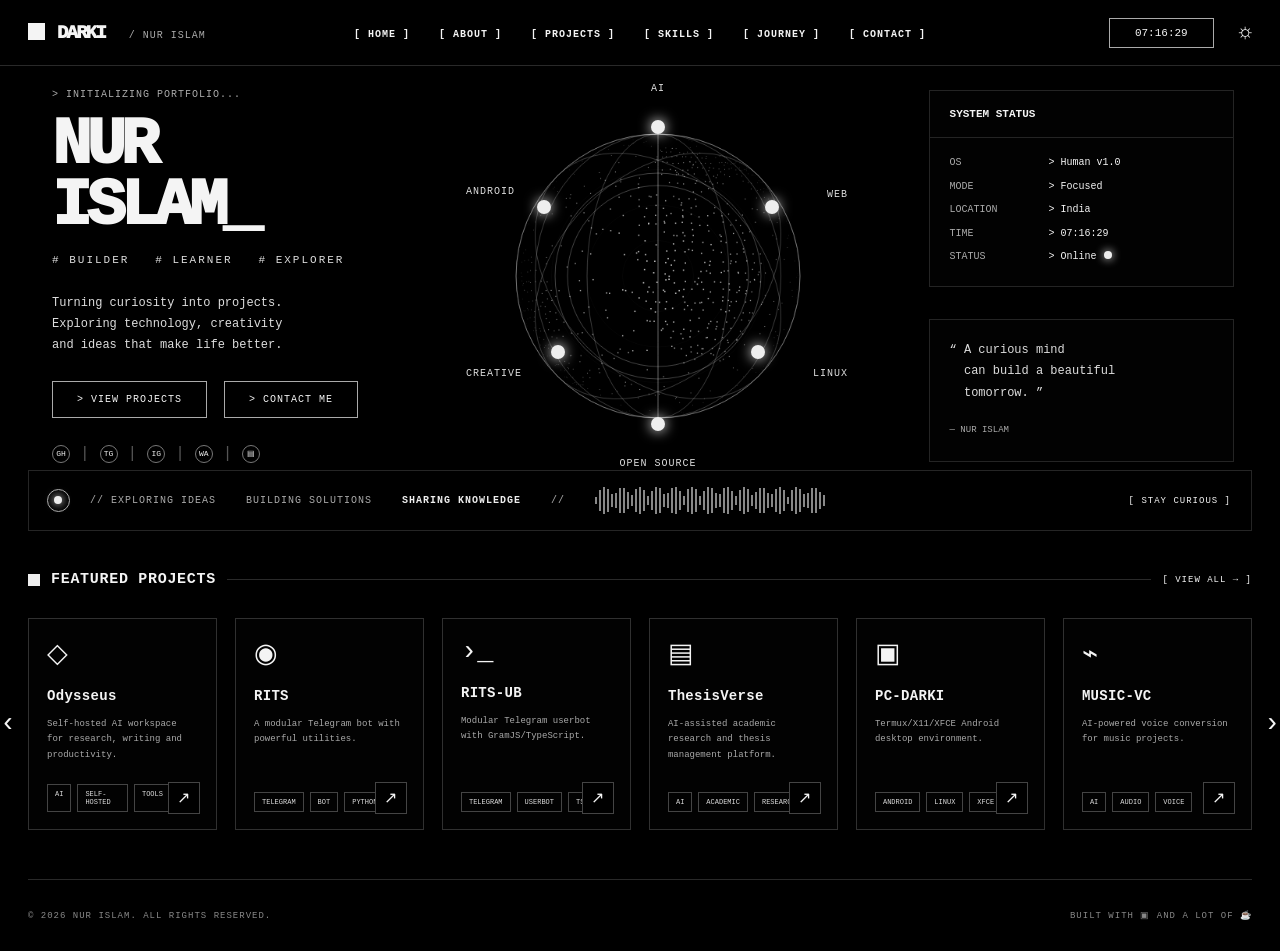
==== commit 7e826abd: "feat: add project links and automatic carousel scrolling" ====
--- a/index.html
+++ b/index.html
@@ -6,72 +6,36 @@
 <meta name="description" content="DARKI — Nur Islam. Developer, designer and creative technologist.">
 <title>DARKI / NUR ISLAM</title>
 <style>
-:root{--bg:#000;--fg:#f4f4f4;--muted:#9a9a9a;--dim:#666;--line:#292929;--panel:#030303;--max:1460px}*{box-sizing:border-box;margin:0;padding:0}html{background:#000;scroll-behavior:smooth}body{background:#000;color:var(--fg);font-family:"SFMono-Regular",Consolas,"Liberation Mono",monospace;overflow-x:hidden}a{color:inherit;text-decoration:none}button{font:inherit;color:inherit}.wrap{width:min(calc(100% - 56px),var(--max));margin:auto}.top{height:66px;border-bottom:1px solid #292929;background:#000;position:fixed;inset:0 0 auto;z-index:50}.nav{height:100%;display:grid;grid-template-columns:1fr auto 1fr;align-items:center}.brand{font-size:18px;font-weight:900;letter-spacing:-1px;white-space:nowrap}.brand .sq{display:inline-block;width:17px;height:17px;background:#f4f4f4;margin-right:12px;vertical-align:-2px}.brand i{font-style:normal;color:#aaa;font-size:10px;font-weight:500;margin-left:14px;letter-spacing:1px}.links{display:flex;gap:29px;list-style:none;justify-content:center}.links a{font-size:10px;letter-spacing:1px;font-weight:700;white-space:nowrap}.links a:hover{opacity:.55}.tools{justify-self:end;display:flex;align-items:center;gap:25px}.clock{border:1px solid #aaa;min-width:105px;padding:8px 13px;text-align:center;font-size:11px}.theme{font-size:22px;line-height:1;opacity:.9}.hero{height:470px;padding-top:66px}.hero-grid{height:100%;display:grid;grid-template-columns:1fr 1.35fr .9fr;gap:28px;align-items:center}.intro{padding-left:24px}.eyebrow{font-size:10px;color:#aaa;letter-spacing:1px;margin-bottom:16px}.name{font-size:clamp(48px,5.1vw,78px);line-height:.92;letter-spacing:-5px;font-weight:950}.name:after{content:"_";animation:blink 1s steps(1) infinite}@keyframes blink{50%{opacity:0}}.roles{font-size:11px;letter-spacing:2px;color:#ddd;margin-top:17px}.copy{font-size:12px;line-height:1.75;color:#ddd;margin-top:27px;max-width:350px}.actions{display:flex;gap:17px;margin-top:25px}.btn{border:1px solid #aaa;padding:12px 24px;font-size:10px;letter-spacing:1px}.btn:hover{background:#fff;color:#000}.social{display:flex;gap:10px;margin-top:27px;color:#eee}.social a{display:flex;align-items:center;gap:8px;font-size:12px}.social .br{color:#555}.ico{width:18px;height:18px;display:inline-grid;place-items:center;border:1px solid #777;border-radius:50%;font-size:9px}.globe-wrap{height:420px;position:relative;display:grid;place-items:center}.globe{width:390px;height:390px;position:relative}.globe canvas{width:100%;height:100%;display:block}.orbit-label{position:absolute;font-size:10px;color:#ddd;letter-spacing:1px;white-space:nowrap}.ai{top:2px;left:50%;transform:translateX(-50%)}.android{top:105px;left:3px}.web{top:108px;right:5px}.creative{bottom:92px;left:3px}.linux{bottom:92px;right:5px}.opensource{bottom:2px;left:50%;transform:translateX(-50%)}.orbit-dot{position:absolute;width:14px;height:14px;border-radius:50%;background:#eee;box-shadow:0 0 13px #fff}.d1{top:39px;left:50%;transform:translateX(-50%)}.d2{top:119px;left:74px}.d3{top:119px;right:74px}.d4{bottom:112px;left:88px}.d5{bottom:112px;right:88px}.d6{bottom:40px;left:50%;transform:translateX(-50%)}.side{display:flex;flex-direction:column;gap:32px;padding-right:18px}.panel{border:1px solid #242424;background:#020202}.panel-title{padding:17px 20px;border-bottom:1px solid #242424;font-size:11px;font-weight:700}.status{padding:13px 20px 17px}.row{display:grid;grid-template-columns:85px 1fr;gap:14px;font-size:10px;line-height:2.35}.row span{color:#aaa}.row b{font-weight:500}.online:after{content:"";display:inline-block;width:8px;height:8px;border-radius:50%;background:#eee;margin-left:7px;box-shadow:0 0 10px #fff}.quote{padding:20px;font-size:12px;line-height:1.8;color:#ddd;min-height:143px}.quote small{display:block;margin-top:17px;color:#aaa;font-size:9px}.ticker{height:61px;border:1px solid #252525;display:grid;grid-template-columns:auto 1fr auto;align-items:center;margin-bottom:40px;overflow:hidden}.ticker-orb{width:23px;height:23px;border:1px solid #aaa;border-radius:50%;margin-left:18px;position:relative}.ticker-orb:after{content:"";position:absolute;width:8px;height:8px;background:#eee;border-radius:50%;inset:6px;box-shadow:0 0 9px #fff}.ticker-track{display:flex;align-items:center;gap:30px;white-space:nowrap;font-size:10px;color:#aaa;letter-spacing:1px;overflow:hidden;padding:0 20px}.ticker-track b{color:#eee}.wave{width:240px;height:34px;display:flex;align-items:center;gap:2px;opacity:.8}.wave i{width:2px;background:#aaa;display:block;animation:wave .75s ease-in-out infinite alternate}.wave i:nth-child(4n){height:25px}.wave i:nth-child(4n+1){height:10px}.wave i:nth-child(4n+2){height:17px}.wave i:nth-child(4n+3){height:7px}@keyframes wave{to{transform:scaleY:.35)}}.curious{font-size:9px;letter-spacing:1px;margin-right:20px;white-space:nowrap}.section-head{display:flex;align-items:center;gap:11px;margin-bottom:30px}.square{width:12px;height:12px;background:#eee}.section-head h2{font-size:15px;letter-spacing:.7px}.rule{height:1px;background:#2a2a2a;flex:1}.view{font-size:9px;letter-spacing:1px}.carousel{position:relative}.track{display:flex;gap:18px;overflow:hidden;scroll-behavior:smooth}.card{flex:0 0 calc((100% - 90px)/6);height:212px;border:1px solid #303030;background:#020202;padding:18px;position:relative;transition:.25s}.card:hover{border-color:#777;transform:translateY(-3px)}.card-icon{font-size:27px;margin-bottom:18px}.card h3{font-size:14px;letter-spacing:.3px}.card p{font-size:9px;color:#aaa;line-height:1.7;margin-top:13px;max-width:190px}.tags{position:absolute;left:18px;bottom:17px;display:flex;gap:6px}.tag{border:1px solid #444;padding:5px 7px;font-size:7px;color:#ddd}.carousel-btn{position:absolute;top:50%;transform:translateY(-50%);width:26px;height:42px;border:0;background:transparent;font-size:27px;cursor:pointer;z-index:3}.carousel-btn:hover{background:#fff;color:#000}.prev{left:-33px}.next{right:-33px}.footer{height:72px;border-top:1px solid #292929;margin-top:49px;display:flex;align-items:center;justify-content:space-between;color:#888;font-size:9px;letter-spacing:1px}.footer b{color:#ddd;font-weight:500}@media(max-width:1100px){.nav{grid-template-columns:auto 1fr auto}.links{gap:18px}.hero-grid{grid-template-columns:1fr 1.2fr .8fr}.globe{width:330px;height:330px}.card{flex-basis:calc((100% - 54px)/4)}}@media(max-width:820px){.wrap{width:calc(100% - 30px)}.top{height:62px}.links{display:none}.nav{grid-template-columns:1fr auto}.tools{gap:14px}.hero{height:auto;min-height:700px;padding-top:62px}.hero-grid{grid-template-columns:1fr;gap:10px;padding:35px 0}.intro{padding-left:0}.globe-wrap{height:390px;order:2}.side{padding:0;order:3}.side .quote{display:none}.ticker{margin-top:20px;grid-template-columns:auto 1fr}.curious{display:none}.wave{display:none}.track{overflow-x:auto;scrollbar-width:none}.track::-webkit-scrollbar{display:none}.card{flex-basis:260px}.prev{left:-7px}.next{right:-7px}.footer{font-size:7px}}
-@media(max-width:520px){.brand{font-size:15px}.brand .sq{width:14px;height:14px;margin-right:8px}.brand i{font-size:8px;margin-left:8px}.clock{min-width:88px;font-size:9px}.theme{font-size:18px}.hero{min-height:850px}.name{font-size:52px}.actions{gap:8px}.btn{padding:11px 14px}.globe{width:310px;height:310px}.orbit-label{font-size:8px}.android{left:-4px}.web{right:-4px}.creative{left:-4px}.linux{right:-4px}.d1{top:28px}.d2{top:91px;left:58px}.d3{top:91px;right:58px}.d4{bottom:85px;left:65px}.d5{bottom:85px;right:65px}.d6{bottom:28px}.ticker-track{font-size:8px;gap:18px}.section-head h2{font-size:12px}.card{height:205px}.footer{height:85px;flex-direction:column;justify-content:center;gap:9px}}
+:root{--bg:#000;--fg:#f4f4f4;--muted:#999;--dim:#666;--line:#292929;--panel:#030303;--max:1460px}*{box-sizing:border-box;margin:0;padding:0}html{background:#000;scroll-behavior:smooth}body{background:#000;color:var(--fg);font-family:"SFMono-Regular",Consolas,"Liberation Mono",monospace;overflow-x:hidden}a{color:inherit;text-decoration:none}button{font:inherit;color:inherit}.wrap{width:min(calc(100% - 56px),var(--max));margin:auto}.top{height:66px;border-bottom:1px solid #292929;background:#000;position:fixed;inset:0 0 auto;z-index:50}.nav{height:100%;display:grid;grid-template-columns:1fr auto 1fr;align-items:center}.brand{font-size:19px;font-weight:950;letter-spacing:-1.8px;line-height:.9;white-space:nowrap}.brand .sq{display:inline-block;width:17px;height:17px;background:#f4f4f4;margin-right:12px;vertical-align:-2px}.brand i{font-style:normal;color:#aaa;font-size:10px;font-weight:500;margin-left:14px;letter-spacing:1px}.links{display:flex;gap:29px;list-style:none;justify-content:center}.links a{font-size:10px;letter-spacing:1px;font-weight:700;white-space:nowrap}.links a:hover{opacity:.55}.tools{justify-self:end;display:flex;align-items:center;gap:25px}.clock{border:1px solid #aaa;min-width:105px;padding:8px 13px;text-align:center;font-size:11px}.theme{font-size:22px;line-height:1}.hero{height:470px;padding-top:66px}.hero-grid{height:100%;display:grid;grid-template-columns:1fr 1.35fr .9fr;gap:28px;align-items:center}.intro{padding-left:24px}.eyebrow{font-size:10px;color:#aaa;letter-spacing:1px;margin-bottom:16px}.name{font-size:clamp(48px,5.1vw,78px);line-height:.92;letter-spacing:-5px;font-weight:950}.name:after{content:"_";animation:blink 1s steps(1) infinite}@keyframes blink{50%{opacity:0}}.roles{font-size:11px;letter-spacing:2px;color:#ddd;margin-top:17px}.copy{font-size:12px;line-height:1.75;color:#ddd;margin-top:27px;max-width:350px}.actions{display:flex;gap:17px;margin-top:25px}.btn{border:1px solid #aaa;padding:12px 24px;font-size:10px;letter-spacing:1px}.btn:hover{background:#fff;color:#000}.social{display:flex;gap:10px;margin-top:27px;color:#eee}.social a{display:flex;align-items:center;gap:8px;font-size:12px}.social .br{color:#555}.ico{width:18px;height:18px;display:inline-grid;place-items:center;border:1px solid #777;border-radius:50%;font-size:8px}.globe-wrap{height:420px;position:relative;display:grid;place-items:center}.globe{width:390px;height:390px;position:relative}.globe canvas{width:100%;height:100%;display:block}.orbit-label{position:absolute;font-size:10px;color:#ddd;letter-spacing:1px;white-space:nowrap}.ai{top:2px;left:50%;transform:translateX(-50%)}.android{top:105px;left:3px}.web{top:108px;right:5px}.creative{bottom:92px;left:3px}.linux{bottom:92px;right:5px}.opensource{bottom:2px;left:50%;transform:translateX(-50%)}.orbit-dot{position:absolute;width:14px;height:14px;border-radius:50%;background:#eee;box-shadow:0 0 13px #fff}.d1{top:39px;left:50%;transform:translateX(-50%)}.d2{top:119px;left:74px}.d3{top:119px;right:74px}.d4{bottom:112px;left:88px}.d5{bottom:112px;right:88px}.d6{bottom:40px;left:50%;transform:translateX(-50%)}.side{display:flex;flex-direction:column;gap:32px;padding-right:18px}.panel{border:1px solid #242424;background:#020202}.panel-title{padding:17px 20px;border-bottom:1px solid #242424;font-size:11px;font-weight:700}.status{padding:13px 20px 17px}.row{display:grid;grid-template-columns:85px 1fr;gap:14px;font-size:10px;line-height:2.35}.row span{color:#aaa}.row b{font-weight:500}.online:after{content:"";display:inline-block;width:8px;height:8px;border-radius:50%;background:#eee;margin-left:7px;box-shadow:0 0 10px #fff}.quote{padding:20px;font-size:12px;line-height:1.8;color:#ddd;min-height:143px}.quote small{display:block;margin-top:17px;color:#aaa;font-size:9px}.ticker{height:61px;border:1px solid #252525;display:grid;grid-template-columns:auto 1fr auto;align-items:center;margin-bottom:40px;overflow:hidden}.ticker-orb{width:23px;height:23px;border:1px solid #aaa;border-radius:50%;margin-left:18px;position:relative}.ticker-orb:after{content:"";position:absolute;width:8px;height:8px;background:#eee;border-radius:50%;inset:6px;box-shadow:0 0 9px #fff}.ticker-track{display:flex;align-items:center;gap:30px;white-space:nowrap;font-size:10px;color:#aaa;letter-spacing:1px;overflow:hidden;padding:0 20px}.ticker-track b{color:#eee}.wave{width:240px;height:34px;display:flex;align-items:center;gap:2px;opacity:.8}.wave i{width:2px;background:#aaa;display:block;animation:wave .75s ease-in-out infinite alternate}@keyframes wave{to{transform:scaleY(.35)}}.curious{font-size:9px;letter-spacing:1px;margin-right:20px;white-space:nowrap}.section-head{display:flex;align-items:center;gap:11px;margin-bottom:30px}.square{width:12px;height:12px;background:#eee}.section-head h2{font-size:15px;letter-spacing:.7px}.rule{height:1px;background:#2a2a2a;flex:1}.view{font-size:9px;letter-spacing:1px}.carousel{position:relative}.track{display:flex;gap:18px;overflow-x:auto;overflow-y:hidden;scroll-behavior:smooth;scrollbar-width:none}.track::-webkit-scrollbar{display:none}.card{flex:0 0 calc((100% - 90px)/6);height:212px;border:1px solid #303030;background:#020202;padding:18px;position:relative;transition:.25s}.card:hover{border-color:#777;transform:translateY(-3px)}.card-icon{font-size:27px;margin-bottom:18px}.card h3{font-size:14px;letter-spacing:.3px}.card p{font-size:9px;color:#aaa;line-height:1.7;margin-top:13px;max-width:190px}.tags{position:absolute;left:18px;bottom:17px;display:flex;gap:6px;padding-right:45px}.tag{border:1px solid #444;padding:5px 7px;font-size:7px;color:#ddd}.card-link{position:absolute;right:16px;bottom:15px;width:32px;height:32px;border:1px solid #444;display:flex;align-items:center;justify-content:center;font-size:16px;background:#000;z-index:2;transition:.2s}.card-link:hover{background:#fff;color:#000;border-color:#fff;transform:translateY(-2px)}.carousel-btn{position:absolute;top:50%;transform:translateY(-50%);width:26px;height:42px;border:0;background:transparent;font-size:27px;cursor:pointer;z-index:3}.carousel-btn:hover{background:#fff;color:#000}.prev{left:-33px}.next{right:-33px}.footer{height:72px;border-top:1px solid #292929;margin-top:49px;display:flex;align-items:center;justify-content:space-between;color:#888;font-size:9px;letter-spacing:1px}.footer b{color:#ddd;font-weight:500}@media(max-width:1100px){.nav{grid-template-columns:auto 1fr auto}.links{gap:18px}.hero-grid{grid-template-columns:1fr 1.2fr .8fr}.globe{width:330px;height:330px}.card{flex-basis:calc((100% - 54px)/4)}}@media(max-width:820px){.wrap{width:calc(100% - 30px)}.top{height:62px}.links{display:none}.nav{grid-template-columns:1fr auto}.tools{gap:14px}.hero{height:auto;min-height:700px;padding-top:62px}.hero-grid{grid-template-columns:1fr;gap:10px;padding:35px 0}.intro{padding-left:0}.globe-wrap{height:390px;order:2}.side{padding:0;order:3}.side .quote{display:none}.ticker{margin-top:20px;grid-template-columns:auto 1fr}.curious{display:none}.wave{display:none}.track{overflow-x:auto}.card{flex-basis:260px}.prev{left:-7px}.next{right:-7px}.footer{font-size:7px}}@media(max-width:520px){.brand{font-size:16px}.brand .sq{width:14px;height:14px;margin-right:8px}.brand i{font-size:8px;margin-left:8px}.clock{min-width:88px;font-size:9px}.theme{font-size:18px}.hero{min-height:850px}.name{font-size:52px}.actions{gap:8px}.btn{padding:11px 14px}.globe{width:310px;height:310px}.orbit-label{font-size:8px}.android{left:-4px}.web{right:-4px}.creative{left:-4px}.linux{right:-4px}.d1{top:28px}.d2{top:91px;left:58px}.d3{top:91px;right:58px}.d4{bottom:85px;left:65px}.d5{bottom:85px;right:65px}.d6{bottom:28px}.ticker-track{font-size:8px;gap:18px}.section-head h2{font-size:12px}.card{height:205px}.footer{height:85px;flex-direction:column;justify-content:center;gap:9px}}@media(prefers-reduced-motion:reduce){.track{scroll-behavior:auto}.wave i{animation:none}}
 </style>
 </head>
 <body>
-<header class="top"><nav class="wrap nav">
-<a class="brand" href="#home"><span class="sq"></span>DARKI <i>/ NUR ISLAM</i></a>
-<ul class="links"><li><a href="#home">[ HOME ]</a></li><li><a href="#about">[ ABOUT ]</a></li><li><a href="#projects">[ PROJECTS ]</a></li><li><a href="#skills">[ SKILLS ]</a></li><li><a href="#journey">[ JOURNEY ]</a></li><li><a href="#contact">[ CONTACT ]</a></li></ul>
-<div class="tools"><span class="clock" id="clock">00:00:00</span><span class="theme">☼</span></div>
-</nav></header>
-
+<header class="top"><nav class="wrap nav"><a class="brand" href="#home"><span class="sq"></span>DARKI <i>/ NUR ISLAM</i></a><ul class="links"><li><a href="#home">[ HOME ]</a></li><li><a href="#about">[ ABOUT ]</a></li><li><a href="#projects">[ PROJECTS ]</a></li><li><a href="#skills">[ SKILLS ]</a></li><li><a href="#journey">[ JOURNEY ]</a></li><li><a href="#contact">[ CONTACT ]</a></li></ul><div class="tools"><span class="clock" id="clock">00:00:00</span><span class="theme">☼</span></div></nav></header>
 <main id="home" class="wrap">
-<section class="hero">
-<div class="hero-grid">
-<div class="intro">
-<div class="eyebrow">&gt; INITIALIZING PORTFOLIO...</div>
-<h1 class="name">NUR ISLAM</h1>
-<div class="roles"># BUILDER &nbsp; # LEARNER &nbsp; # EXPLORER</div>
-<p class="copy">Turning curiosity into projects.<br>Exploring technology, creativity<br>and ideas that make life better.</p>
-<div class="actions"><a class="btn" href="#projects">&gt; VIEW PROJECTS</a><a class="btn" href="mailto:nurislam76898@gmail.com">&gt; CONTACT ME</a></div>
-<div class="social"><a href="https://github.com/nur12islam" aria-label="GitHub"><span class="ico">GH</span></a><span class="br">|</span><a href="https://t.me/darki0047" aria-label="Telegram"><span class="ico">TG</span></a><span class="br">|</span><a href="https://instagram.com/darki0047" aria-label="Instagram"><span class="ico">IG</span></a><span class="br">|</span><a href="#contact" aria-label="WhatsApp"><span class="ico">WA</span></a><span class="br">|</span><a href="#projects" aria-label="Projects"><span class="ico">▤</span></a></div>
-</div>
-
-<div class="globe-wrap">
-<div class="globe"><canvas id="globe" width="500" height="500"></canvas><span class="orbit-label ai">AI</span><span class="orbit-label android">ANDROID</span><span class="orbit-label web">WEB</span><span class="orbit-label creative">CREATIVE</span><span class="orbit-label linux">LINUX</span><span class="orbit-label opensource">OPEN SOURCE</span><i class="orbit-dot d1"></i><i class="orbit-dot d2"></i><i class="orbit-dot d3"></i><i class="orbit-dot d4"></i><i class="orbit-dot d5"></i><i class="orbit-dot d6"></i></div>
-</div>
-
-<div class="side">
-<div class="panel"><div class="panel-title">SYSTEM STATUS</div><div class="status"><div class="row"><span>OS</span><b>&gt; Human v1.0</b></div><div class="row"><span>MODE</span><b>&gt; Focused</b></div><div class="row"><span>LOCATION</span><b>&gt; India</b></div><div class="row"><span>TIME</span><b id="statusTime">&gt; --:--:--</b></div><div class="row"><span>STATUS</span><b class="online">&gt; Online</b></div></div></div>
-<div class="panel quote">“ A curious mind<br>&nbsp;&nbsp;can build a beautiful<br>&nbsp;&nbsp;tomorrow. ”<small>— NUR ISLAM</small></div>
-</div>
-</div>
-</section>
-
+<section class="hero"><div class="hero-grid">
+<div class="intro"><div class="eyebrow">&gt; INITIALIZING PORTFOLIO...</div><h1 class="name">NUR ISLAM</h1><div class="roles"># BUILDER &nbsp; # LEARNER &nbsp; # EXPLORER</div><p class="copy">Turning curiosity into projects.<br>Exploring technology, creativity<br>and ideas that make life better.</p><div class="actions"><a class="btn" href="#projects">&gt; VIEW PROJECTS</a><a class="btn" href="mailto:nurislam76898@gmail.com">&gt; CONTACT ME</a></div><div class="social"><a href="https://github.com/nur12islam"><span class="ico">GH</span></a><span class="br">|</span><a href="https://t.me/darki0047"><span class="ico">TG</span></a><span class="br">|</span><a href="https://instagram.com/darki0047"><span class="ico">IG</span></a><span class="br">|</span><a href="#contact"><span class="ico">WA</span></a><span class="br">|</span><a href="#projects"><span class="ico">▤</span></a></div></div>
+<div class="globe-wrap"><div class="globe"><canvas id="globe" width="500" height="500"></canvas><span class="orbit-label ai">AI</span><span class="orbit-label android">ANDROID</span><span class="orbit-label web">WEB</span><span class="orbit-label creative">CREATIVE</span><span class="orbit-label linux">LINUX</span><span class="orbit-label opensource">OPEN SOURCE</span><i class="orbit-dot d1"></i><i class="orbit-dot d2"></i><i class="orbit-dot d3"></i><i class="orbit-dot d4"></i><i class="orbit-dot d5"></i><i class="orbit-dot d6"></i></div></div>
+<div class="side"><div class="panel"><div class="panel-title">SYSTEM STATUS</div><div class="status"><div class="row"><span>OS</span><b>&gt; Human v1.0</b></div><div class="row"><span>MODE</span><b>&gt; Focused</b></div><div class="row"><span>LOCATION</span><b>&gt; India</b></div><div class="row"><span>TIME</span><b id="statusTime">&gt; --:--:--</b></div><div class="row"><span>STATUS</span><b class="online">&gt; Online</b></div></div></div><div class="panel quote">“ A curious mind<br>&nbsp;&nbsp;can build a beautiful<br>&nbsp;&nbsp;tomorrow. ”<small>— NUR ISLAM</small></div></div>
+</div></section>
 <div class="ticker"><span class="ticker-orb"></span><div class="ticker-track"><span>// EXPLORING IDEAS</span><span>BUILDING SOLUTIONS</span><span><b>SHARING KNOWLEDGE</b></span><span>//</span><span class="wave" id="wave"></span></div><span class="curious">[ STAY CURIOUS ]</span></div>
-
-<section id="projects">
-<div class="section-head"><span class="square"></span><h2>FEATURED PROJECTS</h2><span class="rule"></span><a class="view" href="https://github.com/nur12islam?tab=repositories">[ VIEW ALL → ]</a></div>
-<div class="carousel"><button class="carousel-btn prev" id="prev">‹</button><div class="track" id="track">
-<article class="card"><div class="card-icon">◇</div><h3>Odysseus</h3><p>Self-hosted AI workspace for research, writing and productivity.</p><div class="tags"><span class="tag">AI</span><span class="tag">SELF-HOSTED</span><span class="tag">TOOLS</span></div></article>
-<article class="card"><div class="card-icon">◉</div><h3>RITS</h3><p>A modular Telegram bot with powerful utilities.</p><div class="tags"><span class="tag">TELEGRAM</span><span class="tag">BOT</span><span class="tag">PYTHON</span></div></article>
-<article class="card"><div class="card-icon">›_</div><h3>RITS-UB</h3><p>Modular Telegram userbot with GramJS/TypeScript.</p><div class="tags"><span class="tag">TELEGRAM</span><span class="tag">USERBOT</span><span class="tag">TS</span></div></article>
-<article class="card"><div class="card-icon">▤</div><h3>ThesisVerse</h3><p>AI-assisted academic research and thesis management platform.</p><div class="tags"><span class="tag">AI</span><span class="tag">ACADEMIC</span><span class="tag">RESEARCH</span></div></article>
-<article class="card"><div class="card-icon">▣</div><h3>PC-DARKI</h3><p>Termux/X11/XFCE Android desktop environment.</p><div class="tags"><span class="tag">ANDROID</span><span class="tag">LINUX</span><span class="tag">XFCE</span></div></article>
-<article class="card"><div class="card-icon">⌁</div><h3>MUSIC-VC</h3><p>AI-powered voice conversion for music projects.</p><div class="tags"><span class="tag">AI</span><span class="tag">AUDIO</span><span class="tag">VOICE</span></div></article>
-<article class="card"><div class="card-icon">◌</div><h3>Userge</h3><p>Telegram automation and userbot project.</p><div class="tags"><span class="tag">TELEGRAM</span><span class="tag">PYTHON</span></div></article>
-<article class="card"><div class="card-icon">◈</div><h3>Ultroid_x</h3><p>Telegram automation and utility project.</p><div class="tags"><span class="tag">TELEGRAM</span><span class="tag">AUTOMATION</span></div></article>
-<article class="card"><div class="card-icon">▦</div><h3>DDT</h3><p>Open-source development project.</p><div class="tags"><span class="tag">OPEN SOURCE</span><span class="tag">TOOLS</span></div></article>
-</div><button class="carousel-btn next" id="next">›</button></div>
-</section>
+<section id="projects"><div class="section-head"><span class="square"></span><h2>FEATURED PROJECTS</h2><span class="rule"></span><a class="view" href="https://github.com/nur12islam?tab=repositories">[ VIEW ALL → ]</a></div><div class="carousel"><button class="carousel-btn prev" id="prev" aria-label="Previous projects">‹</button><div class="track" id="track">
+<article class="card"><div class="card-icon">◇</div><h3>Odysseus</h3><p>Self-hosted AI workspace for research, writing and productivity.</p><div class="tags"><span class="tag">AI</span><span class="tag">SELF-HOSTED</span><span class="tag">TOOLS</span></div><a class="card-link" href="https://github.com/nur12islam/odysseus" target="_blank" rel="noopener" aria-label="Open Odysseus on GitHub">↗</a></article>
+<article class="card"><div class="card-icon">◉</div><h3>RITS</h3><p>A modular Telegram bot with powerful utilities.</p><div class="tags"><span class="tag">TELEGRAM</span><span class="tag">BOT</span><span class="tag">PYTHON</span></div><a class="card-link" href="https://github.com/nur12islam/Rits" target="_blank" rel="noopener" aria-label="Open RITS on GitHub">↗</a></article>
+<article class="card"><div class="card-icon">›_</div><h3>RITS-UB</h3><p>Modular Telegram userbot with GramJS/TypeScript.</p><div class="tags"><span class="tag">TELEGRAM</span><span class="tag">USERBOT</span><span class="tag">TS</span></div><a class="card-link" href="https://github.com/nur12islam/rits-ub" target="_blank" rel="noopener" aria-label="Open RITS-UB on GitHub">↗</a></article>
+<article class="card"><div class="card-icon">▤</div><h3>ThesisVerse</h3><p>AI-assisted academic research and thesis management platform.</p><div class="tags"><span class="tag">AI</span><span class="tag">ACADEMIC</span><span class="tag">RESEARCH</span></div><a class="card-link" href="https://github.com/nur12islam/Thesis-Verse" target="_blank" rel="noopener" aria-label="Open ThesisVerse on GitHub">↗</a></article>
+<article class="card"><div class="card-icon">▣</div><h3>PC-DARKI</h3><p>Termux/X11/XFCE Android desktop environment.</p><div class="tags"><span class="tag">ANDROID</span><span class="tag">LINUX</span><span class="tag">XFCE</span></div><a class="card-link" href="https://github.com/nur12islam/Pc-darki" target="_blank" rel="noopener" aria-label="Open PC-DARKI on GitHub">↗</a></article>
+<article class="card"><div class="card-icon">⌁</div><h3>MUSIC-VC</h3><p>AI-powered voice conversion for music projects.</p><div class="tags"><span class="tag">AI</span><span class="tag">AUDIO</span><span class="tag">VOICE</span></div><a class="card-link" href="https://github.com/nur12islam/MUSIC-VC" target="_blank" rel="noopener" aria-label="Open MUSIC-VC on GitHub">↗</a></article>
+<article class="card"><div class="card-icon">◌</div><h3>Userge</h3><p>Telegram automation and userbot project.</p><div class="tags"><span class="tag">TELEGRAM</span><span class="tag">PYTHON</span></div><a class="card-link" href="https://github.com/nur12islam/Userge" target="_blank" rel="noopener" aria-label="Open Userge on GitHub">↗</a></article>
+<article class="card"><div class="card-icon">◈</div><h3>Ultroid_x</h3><p>Telegram automation and utility project.</p><div class="tags"><span class="tag">TELEGRAM</span><span class="tag">AUTOMATION</span></div><a class="card-link" href="https://github.com/nur12islam/Ultroid_x" target="_blank" rel="noopener" aria-label="Open Ultroid_x on GitHub">↗</a></article>
+<article class="card"><div class="card-icon">▦</div><h3>DDT</h3><p>Open-source development project.</p><div class="tags"><span class="tag">OPEN SOURCE</span><span class="tag">TOOLS</span></div><a class="card-link" href="https://github.com/nur12islam/DDT" target="_blank" rel="noopener" aria-label="Open DDT on GitHub">↗</a></article>
+</div><button class="carousel-btn next" id="next" aria-label="Next projects">›</button></div></section>
 </main>
-
 <footer class="wrap footer"><span>© 2026 NUR ISLAM. ALL RIGHTS RESERVED.</span><span>BUILT WITH ▣ AND A LOT OF ☕</span></footer>
-
 <script>
-function tick(){const d=new Date();const t=d.toLocaleTimeString('en-GB',{hour12:false});document.getElementById('clock').textContent=t;document.getElementById('statusTime').textContent='> '+t}tick();setInterval(tick,1000);
+const clock=document.getElementById('clock'),statusTime=document.getElementById('statusTime');function tick(){const t=new Date().toLocaleTimeString('en-GB',{hour12:false});clock.textContent=t;statusTime.textContent='> '+t}tick();setInterval(tick,1000);
 const wave=document.getElementById('wave');for(let i=0;i<58;i++){const b=document.createElement('i');b.style.height=(7+Math.abs(Math.sin(i*.72))*20)+'px';b.style.animationDelay=(i%9)*-.08+'s';wave.appendChild(b)}
-const track=document.getElementById('track');document.getElementById('next').onclick=()=>track.scrollBy({left:320,behavior:'smooth'});document.getElementById('prev').onclick=()=>track.scrollBy({left:-320,behavior:'smooth'});
-const c=document.getElementById('globe'),ctx=c.getContext('2d'),W=c.width,H=c.height,pts=[];let rot=0;
-const polys={na:[[-168,72],[-140,72],[-125,60],[-100,55],[-82,30],[-90,15],[-105,18],[-120,30],[-135,48],[-155,50]],sa:[[-82,12],[-68,8],[-52,-5],[-48,-25],[-58,-55],[-72,-50],[-80,-20]],eu:[[-10,58],[10,70],[35,60],[45,45],[25,35],[5,40]],af:[[-17,35],[15,37],[35,25],[50,5],[40,-20],[25,-35],[5,-35],[-10,-10]],asia:[[40,55],[70,60],[100,55],[135,50],[150,30],[125,10],[95,15],[70,30],[50,40]],aus:[[112,-12],[145,-10],[153,-28],[140,-40],[115,-35]]};
-function inside(x,y,p){let hit=false;for(let i=0,j=p.length-1;i<p.length;j=i++){let xi=p[i][0],yi=p[i][1],xj=p[j][0],yj=p[j][1],cross=((yi>y)!=(yj>y))&&(x<(xj-xi)*(y-yi)/(yj-yi)+xi);if(cross)hit=!hit}return hit}
-function land(lon,lat){return Object.values(polys).some(p=>inside(lon,lat,p))}
-for(let lat=-58;lat<=72;lat+=4)for(let lon=-180;lon<=180;lon+=4){if(land(lon,lat)&&Math.random()>.12)pts.push([lon+(Math.random()-.5)*2,lat+(Math.random()-.5)*2])}
-for(let i=0;i<700;i++){const lat=Math.asin((Math.random()*2-1))*180/Math.PI,lon=Math.random()*360-180;if(Math.abs(lat)<78)pts.push([lon,lat])}
-function project(lon,lat){lon=((lon+rot+540)%360)-180;const lr=lon*Math.PI/180,br=lat*Math.PI/180,R=180;const x=Math.cos(br)*Math.sin(lr),z=Math.cos(br)*Math.cos(lr),y=Math.sin(br);if(z<-.02)return null;const sx=W/2+x*R,sy=H/2-y*R;return [sx,sy,z]}
-function draw(){ctx.clearRect(0,0,W,H);const cx=W/2,cy=H/2,R=182;ctx.strokeStyle='rgba(255,255,255,.22)';ctx.lineWidth=1;ctx.beginPath();ctx.arc(cx,cy,R,0,Math.PI*2);ctx.stroke();for(let k=1;k<4;k++){ctx.globalAlpha=.12;ctx.beginPath();ctx.arc(cx,cy,R*k/4,0,Math.PI*2);ctx.stroke()}ctx.globalAlpha=1;ctx.strokeStyle='rgba(255,255,255,.13)';for(let a=-60;a<=60;a+=30){const q=a*Math.PI/180;ctx.beginPath();ctx.ellipse(cx,cy,R*Math.cos(q),R,0,0,Math.PI*2);ctx.stroke()}for(let a=0;a<360;a+=45){const q=a*Math.PI/180;ctx.beginPath();ctx.ellipse(cx,cy,R,Math.abs(R*Math.cos(q)),q,0,Math.PI*2);ctx.stroke()}for(const p of pts){const q=project(p[0],p[1]);if(!q)continue;const alpha=.25+.55*Math.max(0,q[2]);ctx.fillStyle=`rgba(255,255,255,${alpha})`;const s=q[2]*1.35+.3;ctx.fillRect(q[0],q[1],s,s)}ctx.strokeStyle='rgba(255,255,255,.28)';ctx.beginPath();ctx.arc(cx,cy,116,0,Math.PI*2);ctx.stroke();ctx.beginPath();ctx.arc(cx,cy,132,0,Math.PI*2);ctx.stroke();ctx.globalAlpha=1;rot+=.035;requestAnimationFrame(draw)}draw();
+const track=document.getElementById('track'),cards=[...track.querySelectorAll('.card')],step=()=>{const c=cards[0];return c?c.getBoundingClientRect().width+18:300};let autoTimer,paused=false;function moveNext(){if(paused)return;const max=track.scrollWidth-track.clientWidth;const target=track.scrollLeft+step();if(target>=max-4)track.scrollTo({left:0,behavior:'smooth'});else track.scrollBy({left:step(),behavior:'smooth'})}function startAuto(){clearInterval(autoTimer);autoTimer=setInterval(moveNext,2700)}track.addEventListener('mouseenter',()=>{paused=true});track.addEventListener('mouseleave',()=>{paused=false});track.addEventListener('touchstart',()=>{paused=true},{passive:true});track.addEventListener('touchend',()=>{setTimeout(()=>paused=false,1200)},{passive:true});document.getElementById('next').onclick=()=>{paused=true;track.scrollBy({left:step(),behavior:'smooth'});setTimeout(()=>paused=false,1800)};document.getElementById('prev').onclick=()=>{paused=true;track.scrollBy({left:-step(),behavior:'smooth'});setTimeout(()=>paused=false,1800)};startAuto();
+const c=document.getElementById('globe'),ctx=c.getContext('2d'),W=c.width,H=c.height,pts=[];let rot=0;const polys={na:[[-168,72],[-140,72],[-125,60],[-100,55],[-82,30],[-90,15],[-105,18],[-120,30],[-135,48],[-155,50]],sa:[[-82,12],[-68,8],[-52,-5],[-48,-25],[-58,-55],[-72,-50],[-80,-20]],eu:[[-10,58],[10,70],[35,60],[45,45],[25,35],[5,40]],af:[[-17,35],[15,37],[35,25],[50,5],[40,-20],[25,-35],[5,-35],[-10,-10]],asia:[[40,55],[70,60],[100,55],[135,50],[150,30],[125,10],[95,15],[70,30],[50,40]],aus:[[112,-12],[145,-10],[153,-28],[140,-40],[115,-35]]};function inside(x,y,p){let hit=false;for(let i=0,j=p.length-1;i<p.length;j=i++){let xi=p[i][0],yi=p[i][1],xj=p[j][0],yj=p[j][1],cross=((yi>y)!=(yj>y))&&(x<(xj-xi)*(y-yi)/(yj-yi)+xi);if(cross)hit=!hit}return hit}function land(lon,lat){return Object.values(polys).some(p=>inside(lon,lat,p))}for(let lat=-58;lat<=72;lat+=4)for(let lon=-180;lon<=180;lon+=4)if(land(lon,lat)&&Math.random()>.12)pts.push([lon+(Math.random()-.5)*2,lat+(Math.random()-.5)*2]);for(let i=0;i<700;i++){const lat=Math.asin(Math.random()*2-1)*180/Math.PI,lon=Math.random()*360-180;if(Math.abs(lat)<78)pts.push([lon,lat])}function project(lon,lat){lon=((lon+rot+540)%360)-180;const lr=lon*Math.PI/180,br=lat*Math.PI/180,R=180,x=Math.cos(br)*Math.sin(lr),z=Math.cos(br)*Math.cos(lr),y=Math.sin(br);if(z<-.02)return null;return[W/2+x*R,H/2-y*R,z]}function draw(){ctx.clearRect(0,0,W,H);const cx=W/2,cy=H/2,R=182;ctx.strokeStyle='rgba(255,255,255,.22)';ctx.lineWidth=1;ctx.beginPath();ctx.arc(cx,cy,R,0,Math.PI*2);ctx.stroke();for(let k=1;k<4;k++){ctx.globalAlpha=.12;ctx.beginPath();ctx.arc(cx,cy,R*k/4,0,Math.PI*2);ctx.stroke()}ctx.globalAlpha=1;ctx.strokeStyle='rgba(255,255,255,.13)';for(let a=-60;a<=60;a+=30){const q=a*Math.PI/180;ctx.beginPath();ctx.ellipse(cx,cy,R*Math.cos(q),R,0,0,Math.PI*2);ctx.stroke()}for(let a=0;a<360;a+=45){const q=a*Math.PI/180;ctx.beginPath();ctx.ellipse(cx,cy,R,Math.abs(R*Math.cos(q)),q,0,Math.PI*2);ctx.stroke()}for(const p of pts){const q=project(p[0],p[1]);if(!q)continue;ctx.fillStyle=`rgba(255,255,255,${.25+.55*Math.max(0,q[2])})`;const s=q[2]*1.35+.3;ctx.fillRect(q[0],q[1],s,s)}ctx.strokeStyle='rgba(255,255,255,.28)';ctx.beginPath();ctx.arc(cx,cy,116,0,Math.PI*2);ctx.stroke();ctx.beginPath();ctx.arc(cx,cy,132,0,Math.PI*2);ctx.stroke();rot+=.035;requestAnimationFrame(draw)}draw();
 </script>
 </body>
 </html>
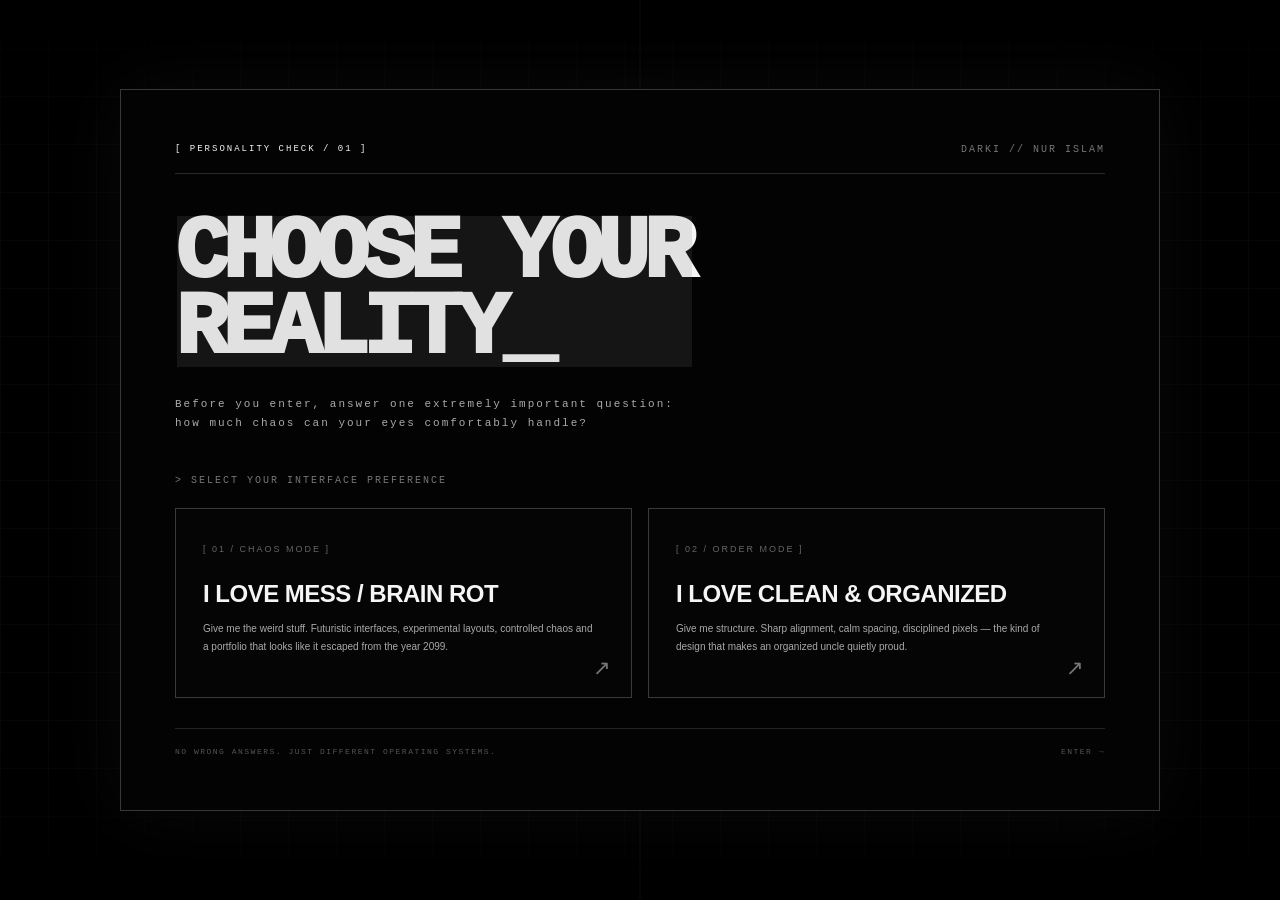
==== commit 49d121b2: "feat: add portfolio personality welcome screen" ====
--- a/index.html
+++ b/index.html
@@ -3,39 +3,34 @@
 <head>
 <meta charset="utf-8">
 <meta name="viewport" content="width=device-width,initial-scale=1">
-<meta name="description" content="DARKI — Nur Islam. Developer, designer and creative technologist.">
-<title>DARKI / NUR ISLAM</title>
+<title>DARKI / NUR ISLAM — Choose Your Reality</title>
 <style>
-:root{--bg:#000;--fg:#f4f4f4;--muted:#999;--dim:#666;--line:#292929;--panel:#030303;--max:1460px}*{box-sizing:border-box;margin:0;padding:0}html{background:#000;scroll-behavior:smooth}body{background:#000;color:var(--fg);font-family:"SFMono-Regular",Consolas,"Liberation Mono",monospace;overflow-x:hidden}a{color:inherit;text-decoration:none}button{font:inherit;color:inherit}.wrap{width:min(calc(100% - 56px),var(--max));margin:auto}.top{height:66px;border-bottom:1px solid #292929;background:#000;position:fixed;inset:0 0 auto;z-index:50}.nav{height:100%;display:grid;grid-template-columns:1fr auto 1fr;align-items:center}.brand{font-size:19px;font-weight:950;letter-spacing:-1.8px;line-height:.9;white-space:nowrap}.brand .sq{display:inline-block;width:17px;height:17px;background:#f4f4f4;margin-right:12px;vertical-align:-2px}.brand i{font-style:normal;color:#aaa;font-size:10px;font-weight:500;margin-left:14px;letter-spacing:1px}.links{display:flex;gap:29px;list-style:none;justify-content:center}.links a{font-size:10px;letter-spacing:1px;font-weight:700;white-space:nowrap}.links a:hover{opacity:.55}.tools{justify-self:end;display:flex;align-items:center;gap:25px}.clock{border:1px solid #aaa;min-width:105px;padding:8px 13px;text-align:center;font-size:11px}.theme{font-size:22px;line-height:1}.hero{height:470px;padding-top:66px}.hero-grid{height:100%;display:grid;grid-template-columns:1fr 1.35fr .9fr;gap:28px;align-items:center}.intro{padding-left:24px}.eyebrow{font-size:10px;color:#aaa;letter-spacing:1px;margin-bottom:16px}.name{font-size:clamp(48px,5.1vw,78px);line-height:.92;letter-spacing:-5px;font-weight:950}.name:after{content:"_";animation:blink 1s steps(1) infinite}@keyframes blink{50%{opacity:0}}.roles{font-size:11px;letter-spacing:2px;color:#ddd;margin-top:17px}.copy{font-size:12px;line-height:1.75;color:#ddd;margin-top:27px;max-width:350px}.actions{display:flex;gap:17px;margin-top:25px}.btn{border:1px solid #aaa;padding:12px 24px;font-size:10px;letter-spacing:1px}.btn:hover{background:#fff;color:#000}.social{display:flex;gap:10px;margin-top:27px;color:#eee}.social a{display:flex;align-items:center;gap:8px;font-size:12px}.social .br{color:#555}.ico{width:18px;height:18px;display:inline-grid;place-items:center;border:1px solid #777;border-radius:50%;font-size:8px}.globe-wrap{height:420px;position:relative;display:grid;place-items:center}.globe{width:390px;height:390px;position:relative}.globe canvas{width:100%;height:100%;display:block}.orbit-label{position:absolute;font-size:10px;color:#ddd;letter-spacing:1px;white-space:nowrap}.ai{top:2px;left:50%;transform:translateX(-50%)}.android{top:105px;left:3px}.web{top:108px;right:5px}.creative{bottom:92px;left:3px}.linux{bottom:92px;right:5px}.opensource{bottom:2px;left:50%;transform:translateX(-50%)}.orbit-dot{position:absolute;width:14px;height:14px;border-radius:50%;background:#eee;box-shadow:0 0 13px #fff}.d1{top:39px;left:50%;transform:translateX(-50%)}.d2{top:119px;left:74px}.d3{top:119px;right:74px}.d4{bottom:112px;left:88px}.d5{bottom:112px;right:88px}.d6{bottom:40px;left:50%;transform:translateX(-50%)}.side{display:flex;flex-direction:column;gap:32px;padding-right:18px}.panel{border:1px solid #242424;background:#020202}.panel-title{padding:17px 20px;border-bottom:1px solid #242424;font-size:11px;font-weight:700}.status{padding:13px 20px 17px}.row{display:grid;grid-template-columns:85px 1fr;gap:14px;font-size:10px;line-height:2.35}.row span{color:#aaa}.row b{font-weight:500}.online:after{content:"";display:inline-block;width:8px;height:8px;border-radius:50%;background:#eee;margin-left:7px;box-shadow:0 0 10px #fff}.quote{padding:20px;font-size:12px;line-height:1.8;color:#ddd;min-height:143px}.quote small{display:block;margin-top:17px;color:#aaa;font-size:9px}.ticker{height:61px;border:1px solid #252525;display:grid;grid-template-columns:auto 1fr auto;align-items:center;margin-bottom:40px;overflow:hidden}.ticker-orb{width:23px;height:23px;border:1px solid #aaa;border-radius:50%;margin-left:18px;position:relative}.ticker-orb:after{content:"";position:absolute;width:8px;height:8px;background:#eee;border-radius:50%;inset:6px;box-shadow:0 0 9px #fff}.ticker-track{display:flex;align-items:center;gap:30px;white-space:nowrap;font-size:10px;color:#aaa;letter-spacing:1px;overflow:hidden;padding:0 20px}.ticker-track b{color:#eee}.wave{width:240px;height:34px;display:flex;align-items:center;gap:2px;opacity:.8}.wave i{width:2px;background:#aaa;display:block;animation:wave .75s ease-in-out infinite alternate}@keyframes wave{to{transform:scaleY(.35)}}.curious{font-size:9px;letter-spacing:1px;margin-right:20px;white-space:nowrap}.section-head{display:flex;align-items:center;gap:11px;margin-bottom:30px}.square{width:12px;height:12px;background:#eee}.section-head h2{font-size:15px;letter-spacing:.7px}.rule{height:1px;background:#2a2a2a;flex:1}.view{font-size:9px;letter-spacing:1px}.carousel{position:relative}.track{display:flex;gap:18px;overflow-x:auto;overflow-y:hidden;scroll-behavior:smooth;scrollbar-width:none}.track::-webkit-scrollbar{display:none}.card{flex:0 0 calc((100% - 90px)/6);height:212px;border:1px solid #303030;background:#020202;padding:18px;position:relative;transition:.25s}.card:hover{border-color:#777;transform:translateY(-3px)}.card-icon{font-size:27px;margin-bottom:18px}.card h3{font-size:14px;letter-spacing:.3px}.card p{font-size:9px;color:#aaa;line-height:1.7;margin-top:13px;max-width:190px}.tags{position:absolute;left:18px;bottom:17px;display:flex;gap:6px;padding-right:45px}.tag{border:1px solid #444;padding:5px 7px;font-size:7px;color:#ddd}.card-link{position:absolute;right:16px;bottom:15px;width:32px;height:32px;border:1px solid #444;display:flex;align-items:center;justify-content:center;font-size:16px;background:#000;z-index:2;transition:.2s}.card-link:hover{background:#fff;color:#000;border-color:#fff;transform:translateY(-2px)}.carousel-btn{position:absolute;top:50%;transform:translateY(-50%);width:26px;height:42px;border:0;background:transparent;font-size:27px;cursor:pointer;z-index:3}.carousel-btn:hover{background:#fff;color:#000}.prev{left:-33px}.next{right:-33px}.footer{height:72px;border-top:1px solid #292929;margin-top:49px;display:flex;align-items:center;justify-content:space-between;color:#888;font-size:9px;letter-spacing:1px}.footer b{color:#ddd;font-weight:500}@media(max-width:1100px){.nav{grid-template-columns:auto 1fr auto}.links{gap:18px}.hero-grid{grid-template-columns:1fr 1.2fr .8fr}.globe{width:330px;height:330px}.card{flex-basis:calc((100% - 54px)/4)}}@media(max-width:820px){.wrap{width:calc(100% - 30px)}.top{height:62px}.links{display:none}.nav{grid-template-columns:1fr auto}.tools{gap:14px}.hero{height:auto;min-height:700px;padding-top:62px}.hero-grid{grid-template-columns:1fr;gap:10px;padding:35px 0}.intro{padding-left:0}.globe-wrap{height:390px;order:2}.side{padding:0;order:3}.side .quote{display:none}.ticker{margin-top:20px;grid-template-columns:auto 1fr}.curious{display:none}.wave{display:none}.track{overflow-x:auto}.card{flex-basis:260px}.prev{left:-7px}.next{right:-7px}.footer{font-size:7px}}@media(max-width:520px){.brand{font-size:16px}.brand .sq{width:14px;height:14px;margin-right:8px}.brand i{font-size:8px;margin-left:8px}.clock{min-width:88px;font-size:9px}.theme{font-size:18px}.hero{min-height:850px}.name{font-size:52px}.actions{gap:8px}.btn{padding:11px 14px}.globe{width:310px;height:310px}.orbit-label{font-size:8px}.android{left:-4px}.web{right:-4px}.creative{left:-4px}.linux{right:-4px}.d1{top:28px}.d2{top:91px;left:58px}.d3{top:91px;right:58px}.d4{bottom:85px;left:65px}.d5{bottom:85px;right:65px}.d6{bottom:28px}.ticker-track{font-size:8px;gap:18px}.section-head h2{font-size:12px}.card{height:205px}.footer{height:85px;flex-direction:column;justify-content:center;gap:9px}}@media(prefers-reduced-motion:reduce){.track{scroll-behavior:auto}.wave i{animation:none}}
+*{box-sizing:border-box}html,body{margin:0;width:100%;height:100%;background:#000;color:#f5f5f5;font-family:SFMono-Regular,Consolas,"Liberation Mono",monospace;overflow:hidden}body{position:relative}.site{position:fixed;inset:0;border:0;width:100%;height:100%;background:#000}.gate{position:fixed;inset:0;z-index:20;background:#000;display:flex;align-items:center;justify-content:center;padding:24px;overflow:auto}.gate:before{content:"";position:absolute;inset:0;background:radial-gradient(circle at 50% 45%,rgba(255,255,255,.055),transparent 42%),linear-gradient(90deg,transparent 49.9%,rgba(255,255,255,.035) 50%,transparent 50.1%);pointer-events:none}.grid{position:absolute;inset:0;background-image:linear-gradient(rgba(255,255,255,.025) 1px,transparent 1px),linear-gradient(90deg,rgba(255,255,255,.025) 1px,transparent 1px);background-size:48px 48px;mask-image:linear-gradient(to bottom,transparent,black 18%,black 82%,transparent)}.box{position:relative;width:min(1040px,100%);border:1px solid #383838;background:#030303;box-shadow:0 0 70px rgba(255,255,255,.04);padding:54px}.topline{display:flex;justify-content:space-between;gap:20px;border-bottom:1px solid #292929;padding-bottom:18px;color:#777;font-size:9px;letter-spacing:2px}.warning{color:#f4f4f4}.mark{font-size:10px}.title{font-size:clamp(42px,7vw,88px);line-height:.86;letter-spacing:-6px;font-weight:950;margin:42px 0 17px}.sub{color:#aaa;font-size:11px;letter-spacing:2px;line-height:1.7;max-width:680px}.prompt{margin:42px 0 22px;font-size:10px;color:#777;letter-spacing:2px}.choices{display:grid;grid-template-columns:1fr 1fr;gap:16px}.choice{appearance:none;border:1px solid #3a3a3a;background:#050505;color:#f5f5f5;text-align:left;padding:27px;cursor:pointer;min-height:190px;position:relative;transition:.25s}.choice:hover{border-color:#aaa;background:#0a0a0a;transform:translateY(-3px)}.choice:after{content:"↗";position:absolute;right:20px;bottom:17px;font-size:21px;color:#777}.num{font-size:9px;color:#666;letter-spacing:2px}.choice h2{font-size:22px;letter-spacing:-.5px;margin:25px 0 12px}.choice p{font-size:10px;color:#aaa;line-height:1.8;max-width:390px}.messy h2{font-size:24px}.clean h2{font-size:24px}.footerline{margin-top:30px;padding-top:18px;border-top:1px solid #222;display:flex;justify-content:space-between;color:#555;font-size:8px;letter-spacing:1.5px}.glitch{display:inline-block;position:relative}.glitch:after{content:"";position:absolute;left:2px;top:0;width:100%;height:100%;background:#fff;mix-blend-mode:difference;opacity:.08;animation:flicker 2.5s infinite}@keyframes flicker{0%,92%,100%{opacity:.05}94%{opacity:.22}96%{opacity:.02}}.hide{animation:leave .45s forwards}@keyframes leave{to{opacity:0;transform:scale(1.025);visibility:hidden}}@media(max-width:700px){.box{padding:28px}.title{letter-spacing:-3px;margin-top:30px}.choices{grid-template-columns:1fr}.choice{min-height:155px}.prompt{margin-top:30px}.footerline{display:none}}
 </style>
 </head>
 <body>
-<header class="top"><nav class="wrap nav"><a class="brand" href="#home"><span class="sq"></span>DARKI <i>/ NUR ISLAM</i></a><ul class="links"><li><a href="#home">[ HOME ]</a></li><li><a href="#about">[ ABOUT ]</a></li><li><a href="#projects">[ PROJECTS ]</a></li><li><a href="#skills">[ SKILLS ]</a></li><li><a href="#journey">[ JOURNEY ]</a></li><li><a href="#contact">[ CONTACT ]</a></li></ul><div class="tools"><span class="clock" id="clock">00:00:00</span><span class="theme">☼</span></div></nav></header>
-<main id="home" class="wrap">
-<section class="hero"><div class="hero-grid">
-<div class="intro"><div class="eyebrow">&gt; INITIALIZING PORTFOLIO...</div><h1 class="name">NUR ISLAM</h1><div class="roles"># BUILDER &nbsp; # LEARNER &nbsp; # EXPLORER</div><p class="copy">Turning curiosity into projects.<br>Exploring technology, creativity<br>and ideas that make life better.</p><div class="actions"><a class="btn" href="#projects">&gt; VIEW PROJECTS</a><a class="btn" href="mailto:nurislam76898@gmail.com">&gt; CONTACT ME</a></div><div class="social"><a href="https://github.com/nur12islam"><span class="ico">GH</span></a><span class="br">|</span><a href="https://t.me/darki0047"><span class="ico">TG</span></a><span class="br">|</span><a href="https://instagram.com/darki0047"><span class="ico">IG</span></a><span class="br">|</span><a href="#contact"><span class="ico">WA</span></a><span class="br">|</span><a href="#projects"><span class="ico">▤</span></a></div></div>
-<div class="globe-wrap"><div class="globe"><canvas id="globe" width="500" height="500"></canvas><span class="orbit-label ai">AI</span><span class="orbit-label android">ANDROID</span><span class="orbit-label web">WEB</span><span class="orbit-label creative">CREATIVE</span><span class="orbit-label linux">LINUX</span><span class="orbit-label opensource">OPEN SOURCE</span><i class="orbit-dot d1"></i><i class="orbit-dot d2"></i><i class="orbit-dot d3"></i><i class="orbit-dot d4"></i><i class="orbit-dot d5"></i><i class="orbit-dot d6"></i></div></div>
-<div class="side"><div class="panel"><div class="panel-title">SYSTEM STATUS</div><div class="status"><div class="row"><span>OS</span><b>&gt; Human v1.0</b></div><div class="row"><span>MODE</span><b>&gt; Focused</b></div><div class="row"><span>LOCATION</span><b>&gt; India</b></div><div class="row"><span>TIME</span><b id="statusTime">&gt; --:--:--</b></div><div class="row"><span>STATUS</span><b class="online">&gt; Online</b></div></div></div><div class="panel quote">“ A curious mind<br>&nbsp;&nbsp;can build a beautiful<br>&nbsp;&nbsp;tomorrow. ”<small>— NUR ISLAM</small></div></div>
-</div></section>
-<div class="ticker"><span class="ticker-orb"></span><div class="ticker-track"><span>// EXPLORING IDEAS</span><span>BUILDING SOLUTIONS</span><span><b>SHARING KNOWLEDGE</b></span><span>//</span><span class="wave" id="wave"></span></div><span class="curious">[ STAY CURIOUS ]</span></div>
-<section id="projects"><div class="section-head"><span class="square"></span><h2>FEATURED PROJECTS</h2><span class="rule"></span><a class="view" href="https://github.com/nur12islam?tab=repositories">[ VIEW ALL → ]</a></div><div class="carousel"><button class="carousel-btn prev" id="prev" aria-label="Previous projects">‹</button><div class="track" id="track">
-<article class="card"><div class="card-icon">◇</div><h3>Odysseus</h3><p>Self-hosted AI workspace for research, writing and productivity.</p><div class="tags"><span class="tag">AI</span><span class="tag">SELF-HOSTED</span><span class="tag">TOOLS</span></div><a class="card-link" href="https://github.com/nur12islam/odysseus" target="_blank" rel="noopener" aria-label="Open Odysseus on GitHub">↗</a></article>
-<article class="card"><div class="card-icon">◉</div><h3>RITS</h3><p>A modular Telegram bot with powerful utilities.</p><div class="tags"><span class="tag">TELEGRAM</span><span class="tag">BOT</span><span class="tag">PYTHON</span></div><a class="card-link" href="https://github.com/nur12islam/Rits" target="_blank" rel="noopener" aria-label="Open RITS on GitHub">↗</a></article>
-<article class="card"><div class="card-icon">›_</div><h3>RITS-UB</h3><p>Modular Telegram userbot with GramJS/TypeScript.</p><div class="tags"><span class="tag">TELEGRAM</span><span class="tag">USERBOT</span><span class="tag">TS</span></div><a class="card-link" href="https://github.com/nur12islam/rits-ub" target="_blank" rel="noopener" aria-label="Open RITS-UB on GitHub">↗</a></article>
-<article class="card"><div class="card-icon">▤</div><h3>ThesisVerse</h3><p>AI-assisted academic research and thesis management platform.</p><div class="tags"><span class="tag">AI</span><span class="tag">ACADEMIC</span><span class="tag">RESEARCH</span></div><a class="card-link" href="https://github.com/nur12islam/Thesis-Verse" target="_blank" rel="noopener" aria-label="Open ThesisVerse on GitHub">↗</a></article>
-<article class="card"><div class="card-icon">▣</div><h3>PC-DARKI</h3><p>Termux/X11/XFCE Android desktop environment.</p><div class="tags"><span class="tag">ANDROID</span><span class="tag">LINUX</span><span class="tag">XFCE</span></div><a class="card-link" href="https://github.com/nur12islam/Pc-darki" target="_blank" rel="noopener" aria-label="Open PC-DARKI on GitHub">↗</a></article>
-<article class="card"><div class="card-icon">⌁</div><h3>MUSIC-VC</h3><p>AI-powered voice conversion for music projects.</p><div class="tags"><span class="tag">AI</span><span class="tag">AUDIO</span><span class="tag">VOICE</span></div><a class="card-link" href="https://github.com/nur12islam/MUSIC-VC" target="_blank" rel="noopener" aria-label="Open MUSIC-VC on GitHub">↗</a></article>
-<article class="card"><div class="card-icon">◌</div><h3>Userge</h3><p>Telegram automation and userbot project.</p><div class="tags"><span class="tag">TELEGRAM</span><span class="tag">PYTHON</span></div><a class="card-link" href="https://github.com/nur12islam/Userge" target="_blank" rel="noopener" aria-label="Open Userge on GitHub">↗</a></article>
-<article class="card"><div class="card-icon">◈</div><h3>Ultroid_x</h3><p>Telegram automation and utility project.</p><div class="tags"><span class="tag">TELEGRAM</span><span class="tag">AUTOMATION</span></div><a class="card-link" href="https://github.com/nur12islam/Ultroid_x" target="_blank" rel="noopener" aria-label="Open Ultroid_x on GitHub">↗</a></article>
-<article class="card"><div class="card-icon">▦</div><h3>DDT</h3><p>Open-source development project.</p><div class="tags"><span class="tag">OPEN SOURCE</span><span class="tag">TOOLS</span></div><a class="card-link" href="https://github.com/nur12islam/DDT" target="_blank" rel="noopener" aria-label="Open DDT on GitHub">↗</a></article>
-</div><button class="carousel-btn next" id="next" aria-label="Next projects">›</button></div></section>
-</main>
-<footer class="wrap footer"><span>© 2026 NUR ISLAM. ALL RIGHTS RESERVED.</span><span>BUILT WITH ▣ AND A LOT OF ☕</span></footer>
+<iframe class="site" src="portfolio.html" title="DARKI portfolio"></iframe>
+<div class="gate" id="gate">
+<div class="grid"></div>
+<section class="box">
+<div class="topline"><span class="warning">[ PERSONALITY CHECK / 01 ]</span><span class="mark">DARKI // NUR ISLAM</span></div>
+<h1 class="title glitch">CHOOSE YOUR <br>REALITY_</h1>
+<p class="sub">Before you enter, answer one extremely important question:<br>how much chaos can your eyes comfortably handle?</p>
+<div class="prompt">&gt; SELECT YOUR INTERFACE PREFERENCE</div>
+<div class="choices">
+<button class="choice messy" onclick="enter('chaos')"><span class="num">[ 01 / CHAOS MODE ]</span><h2>I LOVE MESS / BRAIN ROT</h2><p>Give me the weird stuff. Futuristic interfaces, experimental layouts, controlled chaos and a portfolio that looks like it escaped from the year 2099.</p></button>
+<button class="choice clean" onclick="enter('clean')"><span class="num">[ 02 / ORDER MODE ]</span><h2>I LOVE CLEAN &amp; ORGANIZED</h2><p>Give me structure. Sharp alignment, calm spacing, disciplined pixels — the kind of design that makes an organized uncle quietly proud.</p></button>
+</div>
+<div class="footerline"><span>NO WRONG ANSWERS. JUST DIFFERENT OPERATING SYSTEMS.</span><span>ENTER →</span></div>
+</section>
+</div>
 <script>
-const clock=document.getElementById('clock'),statusTime=document.getElementById('statusTime');function tick(){const t=new Date().toLocaleTimeString('en-GB',{hour12:false});clock.textContent=t;statusTime.textContent='> '+t}tick();setInterval(tick,1000);
-const wave=document.getElementById('wave');for(let i=0;i<58;i++){const b=document.createElement('i');b.style.height=(7+Math.abs(Math.sin(i*.72))*20)+'px';b.style.animationDelay=(i%9)*-.08+'s';wave.appendChild(b)}
-const track=document.getElementById('track'),cards=[...track.querySelectorAll('.card')],step=()=>{const c=cards[0];return c?c.getBoundingClientRect().width+18:300};let autoTimer,paused=false;function moveNext(){if(paused)return;const max=track.scrollWidth-track.clientWidth;const target=track.scrollLeft+step();if(target>=max-4)track.scrollTo({left:0,behavior:'smooth'});else track.scrollBy({left:step(),behavior:'smooth'})}function startAuto(){clearInterval(autoTimer);autoTimer=setInterval(moveNext,2700)}track.addEventListener('mouseenter',()=>{paused=true});track.addEventListener('mouseleave',()=>{paused=false});track.addEventListener('touchstart',()=>{paused=true},{passive:true});track.addEventListener('touchend',()=>{setTimeout(()=>paused=false,1200)},{passive:true});document.getElementById('next').onclick=()=>{paused=true;track.scrollBy({left:step(),behavior:'smooth'});setTimeout(()=>paused=false,1800)};document.getElementById('prev').onclick=()=>{paused=true;track.scrollBy({left:-step(),behavior:'smooth'});setTimeout(()=>paused=false,1800)};startAuto();
-const c=document.getElementById('globe'),ctx=c.getContext('2d'),W=c.width,H=c.height,pts=[];let rot=0;const polys={na:[[-168,72],[-140,72],[-125,60],[-100,55],[-82,30],[-90,15],[-105,18],[-120,30],[-135,48],[-155,50]],sa:[[-82,12],[-68,8],[-52,-5],[-48,-25],[-58,-55],[-72,-50],[-80,-20]],eu:[[-10,58],[10,70],[35,60],[45,45],[25,35],[5,40]],af:[[-17,35],[15,37],[35,25],[50,5],[40,-20],[25,-35],[5,-35],[-10,-10]],asia:[[40,55],[70,60],[100,55],[135,50],[150,30],[125,10],[95,15],[70,30],[50,40]],aus:[[112,-12],[145,-10],[153,-28],[140,-40],[115,-35]]};function inside(x,y,p){let hit=false;for(let i=0,j=p.length-1;i<p.length;j=i++){let xi=p[i][0],yi=p[i][1],xj=p[j][0],yj=p[j][1],cross=((yi>y)!=(yj>y))&&(x<(xj-xi)*(y-yi)/(yj-yi)+xi);if(cross)hit=!hit}return hit}function land(lon,lat){return Object.values(polys).some(p=>inside(lon,lat,p))}for(let lat=-58;lat<=72;lat+=4)for(let lon=-180;lon<=180;lon+=4)if(land(lon,lat)&&Math.random()>.12)pts.push([lon+(Math.random()-.5)*2,lat+(Math.random()-.5)*2]);for(let i=0;i<700;i++){const lat=Math.asin(Math.random()*2-1)*180/Math.PI,lon=Math.random()*360-180;if(Math.abs(lat)<78)pts.push([lon,lat])}function project(lon,lat){lon=((lon+rot+540)%360)-180;const lr=lon*Math.PI/180,br=lat*Math.PI/180,R=180,x=Math.cos(br)*Math.sin(lr),z=Math.cos(br)*Math.cos(lr),y=Math.sin(br);if(z<-.02)return null;return[W/2+x*R,H/2-y*R,z]}function draw(){ctx.clearRect(0,0,W,H);const cx=W/2,cy=H/2,R=182;ctx.strokeStyle='rgba(255,255,255,.22)';ctx.lineWidth=1;ctx.beginPath();ctx.arc(cx,cy,R,0,Math.PI*2);ctx.stroke();for(let k=1;k<4;k++){ctx.globalAlpha=.12;ctx.beginPath();ctx.arc(cx,cy,R*k/4,0,Math.PI*2);ctx.stroke()}ctx.globalAlpha=1;ctx.strokeStyle='rgba(255,255,255,.13)';for(let a=-60;a<=60;a+=30){const q=a*Math.PI/180;ctx.beginPath();ctx.ellipse(cx,cy,R*Math.cos(q),R,0,0,Math.PI*2);ctx.stroke()}for(let a=0;a<360;a+=45){const q=a*Math.PI/180;ctx.beginPath();ctx.ellipse(cx,cy,R,Math.abs(R*Math.cos(q)),q,0,Math.PI*2);ctx.stroke()}for(const p of pts){const q=project(p[0],p[1]);if(!q)continue;ctx.fillStyle=`rgba(255,255,255,${.25+.55*Math.max(0,q[2])})`;const s=q[2]*1.35+.3;ctx.fillRect(q[0],q[1],s,s)}ctx.strokeStyle='rgba(255,255,255,.28)';ctx.beginPath();ctx.arc(cx,cy,116,0,Math.PI*2);ctx.stroke();ctx.beginPath();ctx.arc(cx,cy,132,0,Math.PI*2);ctx.stroke();rot+=.035;requestAnimationFrame(draw)}draw();
+function enter(mode){
+ const gate=document.getElementById('gate');
+ gate.classList.add('hide');
+ document.body.dataset.preference=mode;
+ setTimeout(()=>gate.remove(),500);
+}
 </script>
 </body>
 </html>
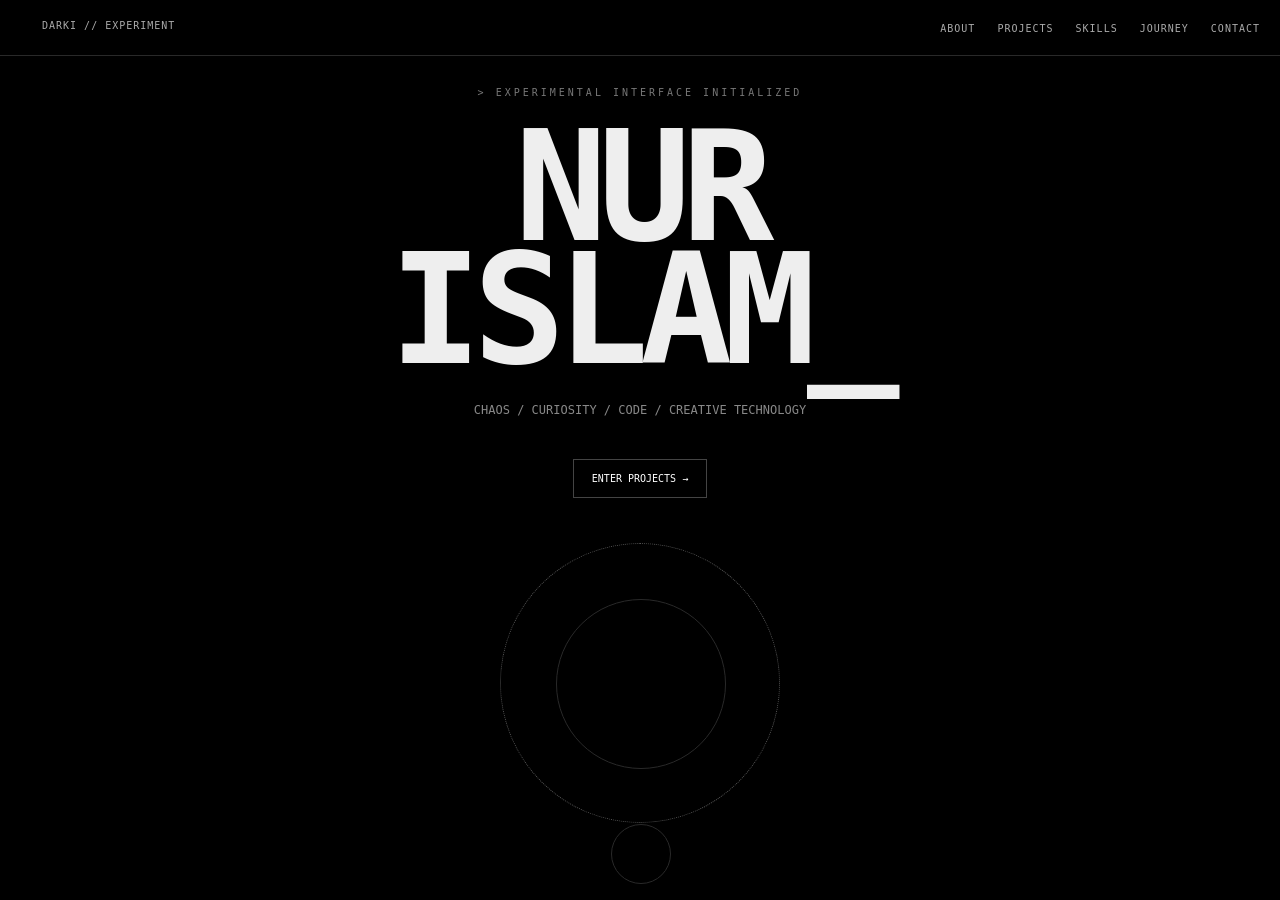
==== commit e4590d83: "feat: make experiment branch a real multi-page site" ====
--- a/index.html
+++ b/index.html
@@ -1,36 +1,2 @@
-<!doctype html>
-<html lang="en">
-<head>
-<meta charset="utf-8">
-<meta name="viewport" content="width=device-width,initial-scale=1">
-<title>DARKI / NUR ISLAM — Choose Your Reality</title>
-<style>
-*{box-sizing:border-box}html,body{margin:0;width:100%;height:100%;background:#000;color:#f5f5f5;font-family:SFMono-Regular,Consolas,"Liberation Mono",monospace;overflow:hidden}body{position:relative}.site{position:fixed;inset:0;border:0;width:100%;height:100%;background:#000}.gate{position:fixed;inset:0;z-index:20;background:#000;display:flex;align-items:center;justify-content:center;padding:24px;overflow:auto}.gate:before{content:"";position:absolute;inset:0;background:radial-gradient(circle at 50% 45%,rgba(255,255,255,.055),transparent 42%),linear-gradient(90deg,transparent 49.9%,rgba(255,255,255,.035) 50%,transparent 50.1%);pointer-events:none}.grid{position:absolute;inset:0;background-image:linear-gradient(rgba(255,255,255,.025) 1px,transparent 1px),linear-gradient(90deg,rgba(255,255,255,.025) 1px,transparent 1px);background-size:48px 48px;mask-image:linear-gradient(to bottom,transparent,black 18%,black 82%,transparent)}.box{position:relative;width:min(1040px,100%);border:1px solid #383838;background:#030303;box-shadow:0 0 70px rgba(255,255,255,.04);padding:54px}.topline{display:flex;justify-content:space-between;gap:20px;border-bottom:1px solid #292929;padding-bottom:18px;color:#777;font-size:9px;letter-spacing:2px}.warning{color:#f4f4f4}.mark{font-size:10px}.title{font-size:clamp(42px,7vw,88px);line-height:.86;letter-spacing:-6px;font-weight:950;margin:42px 0 17px}.sub{color:#aaa;font-size:11px;letter-spacing:2px;line-height:1.7;max-width:680px}.prompt{margin:42px 0 22px;font-size:10px;color:#777;letter-spacing:2px}.choices{display:grid;grid-template-columns:1fr 1fr;gap:16px}.choice{appearance:none;border:1px solid #3a3a3a;background:#050505;color:#f5f5f5;text-align:left;padding:27px;cursor:pointer;min-height:190px;position:relative;transition:.25s}.choice:hover{border-color:#aaa;background:#0a0a0a;transform:translateY(-3px)}.choice:after{content:"↗";position:absolute;right:20px;bottom:17px;font-size:21px;color:#777}.num{font-size:9px;color:#666;letter-spacing:2px}.choice h2{font-size:22px;letter-spacing:-.5px;margin:25px 0 12px}.choice p{font-size:10px;color:#aaa;line-height:1.8;max-width:390px}.messy h2{font-size:24px}.clean h2{font-size:24px}.footerline{margin-top:30px;padding-top:18px;border-top:1px solid #222;display:flex;justify-content:space-between;color:#555;font-size:8px;letter-spacing:1.5px}.glitch{display:inline-block;position:relative}.glitch:after{content:"";position:absolute;left:2px;top:0;width:100%;height:100%;background:#fff;mix-blend-mode:difference;opacity:.08;animation:flicker 2.5s infinite}@keyframes flicker{0%,92%,100%{opacity:.05}94%{opacity:.22}96%{opacity:.02}}.hide{animation:leave .45s forwards}@keyframes leave{to{opacity:0;transform:scale(1.025);visibility:hidden}}@media(max-width:700px){.box{padding:28px}.title{letter-spacing:-3px;margin-top:30px}.choices{grid-template-columns:1fr}.choice{min-height:155px}.prompt{margin-top:30px}.footerline{display:none}}
-</style>
-</head>
-<body>
-<iframe class="site" src="portfolio.html" title="DARKI portfolio"></iframe>
-<div class="gate" id="gate">
-<div class="grid"></div>
-<section class="box">
-<div class="topline"><span class="warning">[ PERSONALITY CHECK / 01 ]</span><span class="mark">DARKI // NUR ISLAM</span></div>
-<h1 class="title glitch">CHOOSE YOUR <br>REALITY_</h1>
-<p class="sub">Before you enter, answer one extremely important question:<br>how much chaos can your eyes comfortably handle?</p>
-<div class="prompt">&gt; SELECT YOUR INTERFACE PREFERENCE</div>
-<div class="choices">
-<button class="choice messy" onclick="enter('chaos')"><span class="num">[ 01 / CHAOS MODE ]</span><h2>I LOVE MESS / BRAIN ROT</h2><p>Give me the weird stuff. Futuristic interfaces, experimental layouts, controlled chaos and a portfolio that looks like it escaped from the year 2099.</p></button>
-<button class="choice clean" onclick="enter('clean')"><span class="num">[ 02 / ORDER MODE ]</span><h2>I LOVE CLEAN &amp; ORGANIZED</h2><p>Give me structure. Sharp alignment, calm spacing, disciplined pixels — the kind of design that makes an organized uncle quietly proud.</p></button>
-</div>
-<div class="footerline"><span>NO WRONG ANSWERS. JUST DIFFERENT OPERATING SYSTEMS.</span><span>ENTER →</span></div>
-</section>
-</div>
-<script>
-function enter(mode){
- const gate=document.getElementById('gate');
- gate.classList.add('hide');
- document.body.dataset.preference=mode;
- setTimeout(()=>gate.remove(),500);
-}
-</script>
-</body>
-</html>
+<!doctype html><html lang="en"><head><meta charset="utf-8"><meta name="viewport" content="width=device-width,initial-scale=1"><title>DARKI — Experiment</title><style>*{box-sizing:border-box}body{margin:0;background:#000;color:#eee;font-family:monospace}nav{position:sticky;top:0;border-bottom:1px solid #292929;background:#000;padding:20px;display:flex;justify-content:space-between;z-index:2}nav a{color:#aaa;text-decoration:none;margin-left:22px;font-size:10px;letter-spacing:1px}nav a:hover{color:#fff}.wrap{max-width:1400px;margin:auto;padding:30px}.hero{min-height:82vh;display:grid;place-items:center;text-align:center}.prompt{color:#777;font-size:10px;letter-spacing:3px}.title{font-size:clamp(65px,12vw,170px);line-height:.8;letter-spacing:-9px;margin:28px 0}.sub{color:#888;font-size:12px;line-height:1.8}.btn{display:inline-block;border:1px solid #444;padding:13px 18px;margin-top:25px;color:#fff;text-decoration:none;font-size:10px}.btn:hover{background:#fff;color:#000}.sphere{width:280px;height:280px;border:1px dotted #555;border-radius:50%;margin:45px auto 0;animation:spin 18s linear infinite}.sphere:before,.sphere:after{content:"";display:block;border:1px solid #292929;border-radius:50%;position:relative;inset:55px;width:168px;height:168px}.sphere:after{inset:110px;width:58px;height:58px}@keyframes spin{to{transform:rotate(360deg)}}@media(max-width:700px){nav div{display:none}.wrap{padding:20px}.title{letter-spacing:-4px}}
+</style></head><body><nav><a href="index.html">DARKI // EXPERIMENT</a><div><a href="about.html">ABOUT</a><a href="projects.html">PROJECTS</a><a href="skills.html">SKILLS</a><a href="journey.html">JOURNEY</a><a href="contact.html">CONTACT</a></div></nav><main class="wrap"><section class="hero"><div><div class="prompt">&gt; EXPERIMENTAL INTERFACE INITIALIZED</div><h1 class="title">NUR<br>ISLAM_</h1><p class="sub">CHAOS / CURIOSITY / CODE / CREATIVE TECHNOLOGY</p><a class="btn" href="projects.html">ENTER PROJECTS →</a><div class="sphere"></div></div></section></main></body></html>
